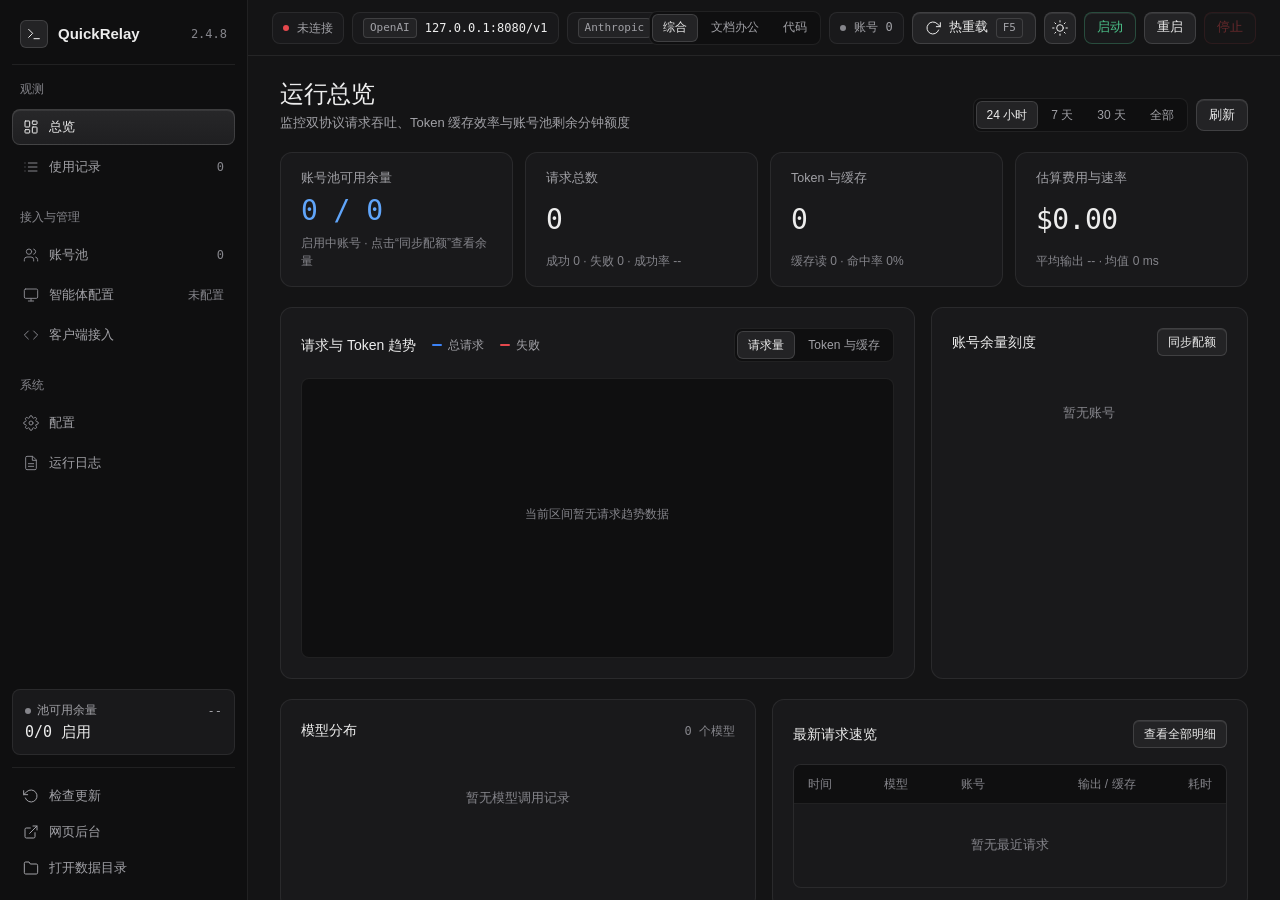
==== desktop/ui.html @ b61ce0cd "Release v2.4.8: Claude Code stability hardening, tool schema compaction, thinking pre-stream buffer " ====
<!DOCTYPE html>
<!-- QuickRelay Studio Console UI | Design crafted following unslop principles (by @heydamir, CC BY 4.0) -->
<html lang="zh-CN" data-theme="dark">
<head>
<meta charset="UTF-8" />
<meta name="viewport" content="width=device-width, initial-scale=1.0" />
<title>QuickRelay Studio</title>
<style>
  :root,
  [data-theme="dark"] {
    --bg-deep: #0f0f10;
    --bg-page: #141415;
    --bg-card: #19191b;
    --bg-raised: #232325;
    --bg-input: #141415;
    --bg-code: #0f0f10;
    --bg-active: linear-gradient(180deg, #272729 0%, #1f1f21 100%);
    --border-hair: rgba(237, 237, 237, 0.08);
    --border-strong: rgba(237, 237, 237, 0.14);
    --border-focus: rgba(59, 130, 246, 0.55);
    --inset-highlight: inset 0 1px 0 rgba(255, 255, 255, 0.08);
    --text-primary: #ededed;
    --text-secondary: #a1a1a6;
    --text-muted: #85858b;
    --accent: #3b82f6;
    --accent-ink: #60a5fa;
    --accent-soft: rgba(59, 130, 246, 0.12);
    --btn-pri-bg: #ededed;
    --btn-pri-fg: #0f0f10;
    --btn-pri-hover: #ffffff;
    --pos: #4cc38a;
    --pos-soft: rgba(76, 195, 138, 0.12);
    --warn: #e5a93c;
    --warn-soft: rgba(229, 169, 60, 0.12);
    --neg: #e5484d;
    --neg-soft: rgba(229, 72, 77, 0.12);
    --tok-in: #60a5fa;
    --tok-out: #a1a1a6;
    --tok-cache-r: #4cc38a;
    --tok-cache-w: #e5a93c;
    --shadow-sm: none;
    --shadow-float: 0 16px 40px rgba(0, 0, 0, 0.55);
    --chart-grid: rgba(237, 237, 237, 0.07);
    --chart-area: rgba(59, 130, 246, 0.14);
    --scroll-thumb: rgba(237, 237, 237, 0.16);
  }

  [data-theme="light"] {
    --bg-deep: #f4f4f5;
    --bg-page: #fafafa;
    --bg-card: #ffffff;
    --bg-raised: #f4f4f5;
    --bg-input: #ffffff;
    --bg-code: #141415;
    --bg-active: #ffffff;
    --border-hair: rgba(23, 23, 23, 0.08);
    --border-strong: rgba(23, 23, 23, 0.15);
    --border-focus: rgba(37, 99, 235, 0.5);
    --inset-highlight: 0 1px 2px rgba(0, 0, 0, 0.05);
    --text-primary: #171717;
    --text-secondary: #525252;
    --text-muted: #737373;
    --accent: #2563eb;
    --accent-ink: #1d4ed8;
    --accent-soft: rgba(37, 99, 235, 0.09);
    --btn-pri-bg: #171717;
    --btn-pri-fg: #ffffff;
    --btn-pri-hover: #262626;
    --pos: #16a34a;
    --pos-soft: rgba(22, 163, 74, 0.1);
    --warn: #d97706;
    --warn-soft: rgba(217, 119, 6, 0.1);
    --neg: #dc2626;
    --neg-soft: rgba(220, 38, 38, 0.1);
    --tok-in: #2563eb;
    --tok-out: #525252;
    --tok-cache-r: #16a34a;
    --tok-cache-w: #d97706;
    --shadow-sm: 0 1px 2px rgba(0, 0, 0, 0.04);
    --shadow-float: 0 8px 24px rgba(0, 0, 0, 0.1);
    --chart-grid: rgba(23, 23, 23, 0.07);
    --chart-area: rgba(37, 99, 235, 0.1);
    --scroll-thumb: rgba(23, 23, 23, 0.18);
  }

  :root {
    --font-sans: "Segoe UI Variable Text", "Segoe UI", "Microsoft YaHei UI", -apple-system, BlinkMacSystemFont, sans-serif;
    --font-mono: "Cascadia Code", "JetBrains Mono", Consolas, monospace;
    --ease: cubic-bezier(0.22, 1, 0.36, 1);
  }

  * { box-sizing: border-box; }
  html, body {
    margin: 0; padding: 0; height: 100%; width: 100%;
    background: var(--bg-page); color: var(--text-primary);
    font-family: var(--font-sans); font-size: 13px; line-height: 1.5; font-weight: 400;
    overflow: hidden; user-select: none; -webkit-font-smoothing: antialiased;
  }
  input, textarea, select, pre, code, .selectable { user-select: text; }

  ::-webkit-scrollbar { width: 6px; height: 6px; }
  ::-webkit-scrollbar-track { background: transparent; }
  ::-webkit-scrollbar-thumb { background: var(--scroll-thumb); border-radius: 3px; }
  ::-webkit-scrollbar-thumb:hover { background: var(--text-muted); }

  .mono { font-family: var(--font-mono); font-variant-numeric: tabular-nums; }
  .num { font-variant-numeric: tabular-nums; }

  .app-shell {
    display: flex; height: 100vh; width: 100vw; overflow: hidden;
    background: var(--bg-page);
  }

  /* ==================== 左侧边栏 (248px, 4px网格) ==================== */
  .sidebar {
    width: 248px; flex-shrink: 0;
    background: var(--bg-deep);
    border-right: 1px solid var(--border-hair);
    display: flex; flex-direction: column;
    padding: 16px 12px;
  }

  .brand {
    display: flex; align-items: center; gap: 10px;
    padding: 4px 8px 16px;
    border-bottom: 1px solid var(--border-hair);
  }
  .brand-mark {
    width: 28px; height: 28px; border-radius: 6px;
    background: var(--bg-raised); border: 1px solid var(--border-strong);
    color: var(--text-primary);
    display: flex; align-items: center; justify-content: center; flex-shrink: 0;
  }
  .brand-name {
    font-size: 15px; font-weight: 600; color: var(--text-primary); line-height: 1.2;
  }
  .brand-meta {
    font-size: 12px; color: var(--text-muted); font-family: var(--font-mono);
    margin-left: auto;
  }

  .nav-group { display: flex; flex-direction: column; gap: 4px; flex: 1; overflow-y: auto; padding-top: 8px; }
  .nav-section-label {
    font-size: 12px; font-weight: 500; color: var(--text-muted);
    padding: 20px 8px 8px; line-height: 16px;
  }
  .nav-section-label:first-child { padding-top: 8px; }

  .nav-item {
    display: flex; align-items: center; gap: 10px;
    height: 36px; padding: 0 10px; border-radius: 8px;
    border: 1px solid transparent; background: transparent;
    color: var(--text-secondary); cursor: pointer;
    font-size: 13px; font-weight: 500; text-align: left; width: 100%;
    transition: color 140ms var(--ease), background-color 140ms var(--ease), border-color 140ms var(--ease);
  }
  .nav-item:hover { color: var(--text-primary); background: var(--bg-raised); }
  .nav-item.active {
    background: var(--bg-active);
    border-color: var(--border-strong);
    box-shadow: var(--inset-highlight);
    color: var(--text-primary);
  }
  .nav-icon { width: 16px; height: 16px; flex-shrink: 0; color: var(--text-muted); }
  .nav-item.active .nav-icon { color: var(--text-primary); }
  .nav-badge {
    margin-left: auto; font-size: 12px; font-weight: 400; color: var(--text-muted);
    font-family: var(--font-mono); font-variant-numeric: tabular-nums;
  }
  .nav-item.active .nav-badge { color: var(--text-secondary); }

  .sidebar-quota-box {
    margin-top: 12px; padding: 12px; border-radius: 8px;
    background: var(--bg-card); border: 1px solid var(--border-hair);
    cursor: pointer; text-align: left; width: 100%;
    transition: border-color 140ms var(--ease), background-color 140ms var(--ease);
  }
  .sidebar-quota-box:hover { border-color: var(--border-strong); background: var(--bg-raised); }
  .sidebar-quota-row { display: flex; align-items: center; justify-content: space-between; gap: 8px; font-size: 12px; color: var(--text-secondary); }
  .sidebar-quota-val { font-size: 15px; font-weight: 500; color: var(--text-primary); font-family: var(--font-mono); font-variant-numeric: tabular-nums; margin-top: 4px; }

  .sidebar-footer {
    margin-top: 12px; padding-top: 12px; border-top: 1px solid var(--border-hair);
    display: flex; flex-direction: column; gap: 4px;
  }
  .side-link-btn {
    display: flex; align-items: center; gap: 10px;
    height: 32px; padding: 0 10px; border-radius: 8px;
    background: transparent; border: 1px solid transparent;
    color: var(--text-secondary); font-size: 12.5px; font-weight: 400; cursor: pointer;
    width: 100%; text-align: left;
    transition: color 140ms var(--ease), background-color 140ms var(--ease);
  }
  .side-link-btn:hover { color: var(--text-primary); background: var(--bg-raised); }

  /* ==================== 主工作区与顶栏 (56px) ==================== */
  .main-wrap { flex: 1; display: flex; flex-direction: column; min-width: 0; overflow: hidden; }

  .topbar {
    height: 56px; flex-shrink: 0;
    background: var(--bg-page);
    border-bottom: 1px solid var(--border-hair);
    padding: 0 24px;
    display: flex; align-items: center; justify-content: space-between; gap: 16px;
  }

  .status-cluster { display: flex; align-items: center; gap: 8px; min-width: 0; flex-wrap: nowrap; }
  .status-indicator {
    display: inline-flex; align-items: center; gap: 8px;
    height: 32px; padding: 0 10px; border-radius: 8px;
    border: 1px solid var(--border-hair); background: var(--bg-card);
    font-size: 12px; font-weight: 500; color: var(--text-secondary); white-space: nowrap;
  }
  .dot { width: 6px; height: 6px; border-radius: 50%; background: var(--text-muted); flex-shrink: 0; }
  .status-indicator.running .dot { background: var(--pos); }
  .status-indicator.running { color: var(--text-primary); }
  .status-indicator.starting .dot { background: var(--warn); }
  .status-indicator.stopped .dot { background: var(--neg); }

  .endpoint-chip {
    display: inline-flex; align-items: center; gap: 8px;
    height: 32px; padding: 0 10px; border-radius: 8px;
    background: var(--bg-card); border: 1px solid var(--border-hair);
    font-size: 12px; color: var(--text-secondary); cursor: pointer;
    max-width: 220px; white-space: nowrap;
    transition: border-color 140ms var(--ease), color 140ms var(--ease), background-color 140ms var(--ease);
  }
  .endpoint-chip:hover { border-color: var(--border-strong); color: var(--text-primary); background: var(--bg-raised); }
  .keycap {
    display: inline-flex; align-items: center; justify-content: center;
    padding: 1px 6px; border-radius: 4px;
    background: var(--bg-raised); border: 1px solid var(--border-strong);
    font-family: var(--font-mono); font-size: 11px; font-weight: 500; color: var(--text-secondary);
    line-height: 16px; white-space: nowrap;
  }
  .endpoint-chip .mono-url { font-family: var(--font-mono); overflow: hidden; text-overflow: ellipsis; color: var(--text-primary); }

  .top-quota-pill {
    display: inline-flex; align-items: center; gap: 8px;
    height: 32px; padding: 0 10px; border-radius: 8px;
    background: var(--bg-card); border: 1px solid var(--border-hair);
    color: var(--text-secondary); font-size: 12px; cursor: pointer; white-space: nowrap;
    transition: border-color 140ms var(--ease), background-color 140ms var(--ease), color 140ms var(--ease);
  }
  .top-quota-pill:hover { border-color: var(--border-strong); background: var(--bg-raised); color: var(--text-primary); }
  .top-quota-pill.ok .dot { background: var(--pos); }
  .top-quota-pill.warn .dot { background: var(--warn); }
  .top-quota-pill.low .dot { background: var(--neg); }

  .topbar-actions { display: flex; align-items: center; gap: 8px; flex-shrink: 0; }

  /* ==================== 按钮与分段切换 ==================== */
  .btn {
    display: inline-flex; align-items: center; justify-content: center; gap: 8px;
    height: 32px; padding: 0 12px; border-radius: 8px;
    border: 1px solid var(--border-strong); background: var(--bg-raised);
    box-shadow: var(--inset-highlight);
    color: var(--text-primary); font-size: 12.5px; font-weight: 500;
    cursor: pointer; white-space: nowrap; font-family: inherit;
    transition: background-color 140ms var(--ease), border-color 140ms var(--ease), opacity 140ms var(--ease), transform 120ms var(--ease);
  }
  .btn:hover:not(:disabled) { background: var(--bg-card); border-color: var(--border-strong); }
  .btn:active:not(:disabled) { transform: scale(0.98); }
  .btn:disabled { opacity: 0.4; cursor: not-allowed; }
  .btn-icon { width: 32px; padding: 0; }
  .btn-sm { height: 28px; padding: 0 10px; border-radius: 6px; font-size: 12px; }
  .btn-primary {
    background: var(--btn-pri-bg); border-color: transparent; color: var(--btn-pri-fg);
  }
  .btn-primary:hover:not(:disabled) { background: var(--btn-pri-hover); }
  .btn-accent {
    background: var(--accent); border-color: transparent; color: #ffffff;
  }
  .btn-accent:hover:not(:disabled) { opacity: 0.92; background: var(--accent); }
  .btn-danger { color: var(--neg); border-color: rgba(229, 72, 77, 0.28); background: var(--bg-card); }
  .btn-danger:hover:not(:disabled) { background: var(--neg-soft); border-color: rgba(229, 72, 77, 0.45); }
  .btn-ok { color: var(--pos); border-color: rgba(76, 195, 138, 0.3); background: var(--bg-card); }
  .btn-ok:hover:not(:disabled) { background: var(--pos-soft); }

  .seg-group {
    display: inline-flex; background: var(--bg-deep); border: 1px solid var(--border-hair);
    border-radius: 8px; padding: 2px; gap: 2px;
  }
  .seg-btn {
    height: 28px; padding: 0 10px; border-radius: 6px; border: 1px solid transparent;
    background: transparent; color: var(--text-secondary); font-size: 12px; font-weight: 500;
    cursor: pointer; font-family: inherit;
    transition: color 140ms var(--ease), background-color 140ms var(--ease), border-color 140ms var(--ease);
  }
  .seg-btn:hover { color: var(--text-primary); }
  .seg-btn.active {
    background: var(--bg-raised); border-color: var(--border-strong); color: var(--text-primary);
  }

  /* ==================== 主内容容器 (max-width 1440px, 24px/32px) ==================== */
  .content-scroll {
    flex: 1; overflow-y: auto; padding: 24px 32px 32px;
  }
  .content-inner {
    max-width: 1440px; margin: 0 auto; display: flex; flex-direction: column; gap: 20px;
  }
  .tab-panel { display: none; flex-direction: column; gap: 20px; animation: panelIn 200ms var(--ease); }
  .tab-panel.active { display: flex; }
  @keyframes panelIn { from { opacity: 0; transform: translateY(6px); } to { opacity: 1; transform: none; } }

  .page-head {
    display: flex; align-items: flex-end; justify-content: space-between; flex-wrap: wrap; gap: 16px;
  }
  .page-title { font-size: 24px; font-weight: 500; color: var(--text-primary); margin: 0; line-height: 1.2; letter-spacing: -0.015em; }
  .page-sub { font-size: 13px; color: var(--text-secondary); margin: 4px 0 0; }
  .head-actions { display: flex; align-items: center; gap: 8px; flex-wrap: wrap; }

  .card {
    background: var(--bg-card); border: 1px solid var(--border-hair);
    border-radius: 12px; padding: 20px; box-shadow: var(--shadow-sm);
  }
  .card-head {
    display: flex; align-items: center; justify-content: space-between; gap: 12px;
    margin-bottom: 16px;
  }
  .card-title { font-size: 14px; font-weight: 500; color: var(--text-primary); margin: 0; }
  .card-meta { font-size: 12px; color: var(--text-muted); font-family: var(--font-mono); }

  /* ==================== 4 等高纯数字 KPI 行 ==================== */
  .stat-grid {
    display: grid; grid-template-columns: repeat(4, minmax(0, 1fr)); gap: 12px;
  }
  @media (max-width: 1024px) { .stat-grid { grid-template-columns: repeat(2, minmax(0, 1fr)); } }
  .stat-card {
    background: var(--bg-card); border: 1px solid var(--border-hair);
    border-radius: 12px; padding: 16px 20px; box-shadow: var(--shadow-sm);
    display: flex; flex-direction: column; justify-content: space-between; gap: 8px; min-height: 108px;
  }
  .stat-label { font-size: 12.5px; color: var(--text-secondary); font-weight: 400; }
  .stat-figure {
    font-size: 28px; font-weight: 500; line-height: 1.08; color: var(--text-primary);
    font-family: var(--font-mono); font-variant-numeric: tabular-nums; letter-spacing: -0.02em;
  }
  .stat-figure.accent { color: var(--accent-ink); }
  .stat-sub { font-size: 12px; color: var(--text-muted); font-variant-numeric: tabular-nums; }

  /* ==================== 非对称栅格与图表 (Moment 1 & 2) ==================== */
  .dash-split { display: grid; grid-template-columns: minmax(0, 2fr) minmax(300px, 1fr); gap: 16px; }
  @media (max-width: 1080px) { .dash-split { grid-template-columns: 1fr; } }
  .two-col { display: grid; grid-template-columns: repeat(2, minmax(0, 1fr)); gap: 16px; }
  @media (max-width: 980px) { .two-col { grid-template-columns: 1fr; } }

  .chart-wrap {
    position: relative; width: 100%; height: 280px;
    background: var(--bg-deep); border: 1px solid var(--border-hair);
    border-radius: 8px; padding: 12px 16px;
  }
  .chart-svg { width: 100%; height: 100%; overflow: visible; display: block; }
  .chart-legend { display: flex; align-items: center; gap: 16px; font-size: 12px; color: var(--text-secondary); }
  .legend-item { display: inline-flex; align-items: center; gap: 6px; }
  .legend-swatch { width: 10px; height: 2px; border-radius: 1px; }

  .chart-tooltip {
    position: fixed; pointer-events: none; z-index: 999; display: none;
    background: var(--bg-card); border: 1px solid var(--border-strong);
    border-radius: 8px; padding: 10px 12px; min-width: 200px;
    font-size: 12px; color: var(--text-primary); box-shadow: var(--shadow-float);
    line-height: 1.65;
  }

  /* ==================== 配额刻度仪 ==================== */
  .quota-meter-list { display: flex; flex-direction: column; gap: 12px; }
  .quota-meter-row { display: flex; flex-direction: column; gap: 6px; }
  .quota-meter-meta { display: flex; align-items: center; justify-content: space-between; gap: 8px; font-size: 12px; }
  .quota-meter-name { color: var(--text-primary); overflow: hidden; text-overflow: ellipsis; white-space: nowrap; }
  .quota-meter-num { font-family: var(--font-mono); font-variant-numeric: tabular-nums; color: var(--text-secondary); white-space: nowrap; }

  .track { height: 6px; border-radius: 3px; background: var(--bg-deep); border: 1px solid var(--border-hair); overflow: hidden; }
  .track-sm { height: 4px; border-radius: 2px; }
  .fill-pos { height: 100%; border-radius: inherit; background: var(--pos); transition: transform 250ms var(--ease); }
  .fill-warn { height: 100%; border-radius: inherit; background: var(--warn); transition: transform 250ms var(--ease); }
  .fill-neg { height: 100%; border-radius: inherit; background: var(--neg); transition: transform 250ms var(--ease); }
  .fill-accent { height: 100%; border-radius: inherit; background: var(--accent); transition: transform 250ms var(--ease); }

  /* ==================== Token 堆叠构成条 (ECPA Breakdown) ==================== */
  .stacked-bar {
    height: 10px; border-radius: 4px; overflow: hidden; display: flex;
    background: var(--bg-deep); border: 1px solid var(--border-hair);
  }
  .stacked-seg { height: 100%; }
  .breakdown-grid {
    display: grid; grid-template-columns: repeat(4, minmax(0, 1fr)); gap: 12px; margin-top: 16px;
  }
  @media (max-width: 780px) { .breakdown-grid { grid-template-columns: repeat(2, minmax(0, 1fr)); } }
  .breakdown-cell {
    background: var(--bg-deep); border: 1px solid var(--border-hair); border-radius: 8px; padding: 12px;
  }

  /* ==================== 筛选与表单控件 ==================== */
  .filter-bar {
    display: flex; flex-wrap: wrap; align-items: center; gap: 8px;
    background: var(--bg-card); border: 1px solid var(--border-hair);
    border-radius: 10px; padding: 10px 12px;
  }
  .input, .select, .textarea {
    height: 32px; background: var(--bg-input); border: 1px solid var(--border-hair);
    border-radius: 8px; color: var(--text-primary);
    padding: 0 10px; font-size: 12.5px; font-family: inherit; outline: none;
    transition: border-color 140ms var(--ease), box-shadow 140ms var(--ease);
  }
  .input:focus, .select:focus, .textarea:focus {
    border-color: var(--border-focus); box-shadow: 0 0 0 2px var(--accent-soft);
  }
  .textarea { height: auto; padding: 10px; font-family: var(--font-mono); resize: vertical; line-height: 1.55; }

  .toggle { position: relative; display: inline-flex; align-items: center; cursor: pointer; flex-shrink: 0; }
  .toggle input { position: absolute; opacity: 0; width: 0; height: 0; }
  .toggle-track {
    width: 36px; height: 20px; border-radius: 10px;
    background: var(--bg-deep); border: 1px solid var(--border-strong);
    position: relative; transition: background-color 150ms var(--ease), border-color 150ms var(--ease);
  }
  .toggle-track::after {
    content: ""; position: absolute; top: 2px; left: 2px;
    width: 14px; height: 14px; border-radius: 7px;
    background: var(--text-secondary);
    transition: transform 150ms var(--ease), background-color 150ms var(--ease);
  }
  .toggle input:checked + .toggle-track { background: var(--accent); border-color: var(--accent); }
  .toggle input:checked + .toggle-track::after { transform: translateX(16px); background: #ffffff; }

  /* ==================== 精密对齐表格 (ECPA Events Style) ==================== */
  .table-wrap {
    overflow-x: auto; border: 1px solid var(--border-hair);
    border-radius: 12px; background: var(--bg-card); box-shadow: var(--shadow-sm);
  }
  table { width: 100%; border-collapse: collapse; font-size: 12.5px; }
  th {
    text-align: left; padding: 10px 14px; font-weight: 500; font-size: 12px; color: var(--text-muted);
    background: var(--bg-deep); border-bottom: 1px solid var(--border-hair); white-space: nowrap;
  }
  th.r, td.r { text-align: right; }
  td {
    padding: 10px 14px; border-bottom: 1px solid var(--border-hair);
    color: var(--text-primary); vertical-align: middle; white-space: nowrap;
  }
  tr:last-child td { border-bottom: none; }
  tr.clickable { transition: background-color 120ms var(--ease); }
  tr.clickable:hover td { background: var(--bg-raised); cursor: pointer; }
  .cell-main { font-size: 12.5px; color: var(--text-primary); line-height: 1.35; }
  .cell-sub { font-size: 11.5px; color: var(--text-muted); line-height: 1.35; margin-top: 2px; }

  .state-label { display: inline-flex; align-items: center; gap: 6px; font-size: 12px; font-weight: 500; }
  .state-ok { color: var(--pos); }
  .state-err { color: var(--neg); }
  .state-warn { color: var(--warn); }
  .state-muted { color: var(--text-muted); }

  /* ==================== 账号管理视图 ==================== */
  .pool-summary-bar {
    display: grid; grid-template-columns: minmax(260px, 1.4fr) repeat(3, minmax(120px, 0.8fr));
    gap: 16px; align-items: center;
  }
  @media (max-width: 960px) { .pool-summary-bar { grid-template-columns: 1fr 1fr; } }
  .account-grid {
    display: grid; grid-template-columns: repeat(auto-fill, minmax(340px, 1fr)); gap: 12px;
  }
  .account-card {
    background: var(--bg-card); border: 1px solid var(--border-hair);
    border-radius: 12px; padding: 16px;
    display: flex; flex-direction: column; gap: 12px; box-shadow: var(--shadow-sm);
    transition: border-color 140ms var(--ease);
  }
  .account-card:hover { border-color: var(--border-strong); }
  .account-card.disabled { opacity: 0.6; }
  .account-head { display: flex; justify-content: space-between; align-items: flex-start; gap: 12px; }
  .account-avatar {
    width: 32px; height: 32px; border-radius: 8px; flex-shrink: 0;
    background: var(--bg-raised); border: 1px solid var(--border-strong);
    color: var(--text-primary); font-weight: 500; font-size: 12px;
    display: flex; align-items: center; justify-content: center; font-family: var(--font-mono);
  }
  .quota-panel {
    background: var(--bg-deep); border: 1px solid var(--border-hair);
    border-radius: 8px; padding: 12px; display: flex; flex-direction: column; gap: 8px;
  }
  .quota-panel-top { display: flex; align-items: baseline; justify-content: space-between; gap: 8px; }
  .quota-rem-big {
    font-size: 20px; font-weight: 500; font-family: var(--font-mono); font-variant-numeric: tabular-nums;
    color: var(--text-primary);
  }
  .quota-rem-big.warn { color: var(--warn); }
  .quota-rem-big.low { color: var(--neg); }
  .account-metrics {
    display: grid; grid-template-columns: repeat(4, 1fr); gap: 8px;
    border-top: 1px solid var(--border-hair); padding-top: 10px;
  }
  .account-metric-v { font-family: var(--font-mono); font-size: 13px; font-weight: 500; color: var(--text-primary); }
  .account-metric-k { font-size: 11px; color: var(--text-muted); }
  .account-actions { display: flex; flex-wrap: wrap; gap: 6px; }

  /* ==================== 代码、表单、日志与弹窗 ==================== */
  .code-box {
    background: var(--bg-code); border: 1px solid var(--border-hair);
    border-radius: 8px; padding: 12px 16px;
    font-family: var(--font-mono); font-size: 12px; color: #ededed;
    overflow-x: auto; white-space: pre; line-height: 1.6; margin: 0;
  }
  .form-grid { display: grid; grid-template-columns: repeat(auto-fit, minmax(240px, 1fr)); gap: 16px; }
  .field { display: flex; flex-direction: column; gap: 6px; }
  .field-label { font-size: 12.5px; font-weight: 500; color: var(--text-secondary); }
  .field-hint { font-size: 11.5px; color: var(--text-muted); }
  .switch-row {
    display: flex; align-items: center; justify-content: space-between; gap: 12px;
    padding: 12px; background: var(--bg-deep); border: 1px solid var(--border-hair); border-radius: 8px;
  }

  .log-console {
    flex: 1; min-height: 360px; max-height: calc(100vh - 220px);
    background: var(--bg-code); border: 1px solid var(--border-hair); border-radius: 10px;
    padding: 12px 16px; overflow-y: auto; font-family: var(--font-mono); font-size: 12px;
    line-height: 1.6; color: #a1a1a6; user-select: text;
  }
  .log-line { padding: 1px 0; white-space: pre-wrap; word-break: break-all; }
  .log-line.err { color: #f87171; }
  .log-line.warn { color: #e5a93c; }
  .log-line.info { color: #ededed; }

  .modal-backdrop {
    position: fixed; inset: 0; background: rgba(0, 0, 0, 0.56);
    display: none; align-items: center; justify-content: center; z-index: 1000; padding: 24px;
  }
  .modal-backdrop.open { display: flex; }
  .modal-box {
    width: 100%; max-width: 720px; max-height: 86vh;
    background: var(--bg-card); border: 1px solid var(--border-strong);
    border-radius: 14px; box-shadow: var(--shadow-float);
    display: flex; flex-direction: column; overflow: hidden;
    animation: panelIn 160ms var(--ease);
  }
  .modal-head {
    padding: 16px 20px; border-bottom: 1px solid var(--border-hair);
    display: flex; align-items: center; justify-content: space-between;
    font-weight: 500; font-size: 14px; color: var(--text-primary);
  }
  .modal-body { padding: 20px; overflow-y: auto; display: flex; flex-direction: column; gap: 16px; }
  .kv-grid { display: grid; grid-template-columns: 140px 1fr; gap: 8px 16px; font-size: 12.5px; }
  .kv-k { color: var(--text-muted); }
  .kv-v { color: var(--text-primary); word-break: break-all; }

  .toast-stack {
    position: fixed; right: 20px; bottom: 20px; z-index: 1200;
    display: flex; flex-direction: column; gap: 8px; pointer-events: none;
  }
  .toast-item {
    background: var(--bg-card); border: 1px solid var(--border-strong);
    border-left: 3px solid var(--accent); border-radius: 8px;
    padding: 10px 14px; font-size: 12.5px; color: var(--text-primary);
    box-shadow: var(--shadow-float); max-width: 380px; pointer-events: auto;
    animation: panelIn 180ms var(--ease);
  }
  .toast-item.success { border-left-color: var(--pos); }
  .toast-item.error { border-left-color: var(--neg); }

  .empty-state { text-align: center; padding: 32px 16px; color: var(--text-muted); font-size: 12.5px; }
  .backup-row {
    display: flex; align-items: center; justify-content: space-between; gap: 8px;
    padding: 8px 12px; background: var(--bg-deep); border: 1px solid var(--border-hair); border-radius: 8px;
  }
  .agent-subtab { display: none; flex-direction: column; gap: 16px; }
  .agent-subtab.active { display: flex; }
</style>
</head>
<body>
<div class="app-shell">
  <!-- 左侧边栏 -->
  <aside class="sidebar">
    <div class="brand">
      <div class="brand-mark">
        <svg width="16" height="16" viewBox="0 0 24 24" fill="none" stroke="currentColor" stroke-width="1.5" stroke-linecap="round" stroke-linejoin="round"><polyline points="4 17 10 11 4 5"/><line x1="12" y1="19" x2="20" y2="19"/></svg>
      </div>
      <span class="brand-name">QuickRelay</span>
      <span class="brand-meta" id="brandVersion">2.4.8</span>
    </div>

    <nav class="nav-group" id="navMenu">
      <div class="nav-section-label">观测</div>
      <button class="nav-item active" data-tab="dashboard">
        <svg class="nav-icon" viewBox="0 0 24 24" fill="none" stroke="currentColor" stroke-width="1.5" stroke-linecap="round" stroke-linejoin="round"><rect x="3" y="3" width="7" height="9" rx="1"/><rect x="14" y="3" width="7" height="5" rx="1"/><rect x="14" y="12" width="7" height="9" rx="1"/><rect x="3" y="16" width="7" height="5" rx="1"/></svg>
        <span>总览</span>
      </button>
      <button class="nav-item" data-tab="usage">
        <svg class="nav-icon" viewBox="0 0 24 24" fill="none" stroke="currentColor" stroke-width="1.5" stroke-linecap="round" stroke-linejoin="round"><line x1="8" y1="6" x2="21" y2="6"/><line x1="8" y1="12" x2="21" y2="12"/><line x1="8" y1="18" x2="21" y2="18"/><line x1="3" y1="6" x2="3.01" y2="6"/><line x1="3" y1="12" x2="3.01" y2="12"/><line x1="3" y1="18" x2="3.01" y2="18"/></svg>
        <span>使用记录</span>
        <span class="nav-badge" id="badgeReqCount">0</span>
      </button>

      <div class="nav-section-label">接入与管理</div>
      <button class="nav-item" data-tab="accounts">
        <svg class="nav-icon" viewBox="0 0 24 24" fill="none" stroke="currentColor" stroke-width="1.5" stroke-linecap="round" stroke-linejoin="round"><path d="M16 21v-2a4 4 0 0 0-4-4H6a4 4 0 0 0-4 4v2"/><circle cx="9" cy="7" r="4"/><path d="M22 21v-2a4 4 0 0 0-3-3.87"/><path d="M16 3.13a4 4 0 0 1 0 7.75"/></svg>
        <span>账号池</span>
        <span class="nav-badge" id="badgeAccCount">0</span>
      </button>
      <button class="nav-item" data-tab="agents">
        <svg class="nav-icon" viewBox="0 0 24 24" fill="none" stroke="currentColor" stroke-width="1.5" stroke-linecap="round" stroke-linejoin="round"><rect x="2" y="3" width="20" height="14" rx="2"/><line x1="8" y1="21" x2="16" y2="21"/><line x1="12" y1="17" x2="12" y2="21"/></svg>
        <span>智能体配置</span>
        <span class="nav-badge" id="badgeAgentStatus">未配置</span>
      </button>
      <button class="nav-item" data-tab="clients">
        <svg class="nav-icon" viewBox="0 0 24 24" fill="none" stroke="currentColor" stroke-width="1.5" stroke-linecap="round" stroke-linejoin="round"><polyline points="16 18 22 12 16 6"/><polyline points="8 6 2 12 8 18"/></svg>
        <span>客户端接入</span>
      </button>

      <div class="nav-section-label">系统</div>
      <button class="nav-item" data-tab="settings">
        <svg class="nav-icon" viewBox="0 0 24 24" fill="none" stroke="currentColor" stroke-width="1.5" stroke-linecap="round" stroke-linejoin="round"><circle cx="12" cy="12" r="3"/><path d="M19.4 15a1.65 1.65 0 0 0 .33 1.82l.06.06a2 2 0 0 1-2.83 2.83l-.06-.06a1.65 1.65 0 0 0-1.82-.33 1.65 1.65 0 0 0-1 1.51V21a2 2 0 0 1-4 0v-.09A1.65 1.65 0 0 0 9 19.4a1.65 1.65 0 0 0-1.82.33l-.06.06a2 2 0 0 1-2.83-2.83l.06-.06a1.65 1.65 0 0 0 .33-1.82 1.65 1.65 0 0 0-1.51-1H3a2 2 0 0 1 0-4h.09A1.65 1.65 0 0 0 4.6 9a1.65 1.65 0 0 0-.33-1.82l-.06-.06a2 2 0 0 1 2.83-2.83l.06.06a1.65 1.65 0 0 0 1.82.33H9a1.65 1.65 0 0 0 1-1.51V3a2 2 0 0 1 4 0v.09a1.65 1.65 0 0 0 1 1.51 1.65 1.65 0 0 0 1.82-.33l.06-.06a2 2 0 0 1 2.83 2.83l-.06.06a1.65 1.65 0 0 0-.33 1.82V9a1.65 1.65 0 0 0 1.51 1H21a2 2 0 0 1 0 4h-.09a1.65 1.65 0 0 0-1.51 1Z"/></svg>
        <span>配置</span>
      </button>
      <button class="nav-item" data-tab="logs">
        <svg class="nav-icon" viewBox="0 0 24 24" fill="none" stroke="currentColor" stroke-width="1.5" stroke-linecap="round" stroke-linejoin="round"><path d="M14 2H6a2 2 0 0 0-2 2v16a2 2 0 0 0 2 2h12a2 2 0 0 0 2-2V8z"/><polyline points="14 2 14 8 20 8"/><line x1="16" y1="13" x2="8" y2="13"/><line x1="16" y1="17" x2="8" y2="17"/></svg>
        <span>运行日志</span>
      </button>
    </nav>

    <button class="sidebar-quota-box" id="sideQuotaBtn" title="前往账号池管理">
      <div class="sidebar-quota-row">
        <span style="display:inline-flex;align-items:center;gap:6px;"><span class="dot" id="sideQuotaDot"></span><span>池可用余量</span></span>
        <span class="mono" id="sideQuotaPct">--</span>
      </div>
      <div class="sidebar-quota-val" id="sideQuotaText">--</div>
    </button>

    <div class="sidebar-footer">
      <button class="side-link-btn" id="btnOpenUpdateModal">
        <svg width="16" height="16" viewBox="0 0 24 24" fill="none" stroke="currentColor" stroke-width="1.5" stroke-linecap="round" stroke-linejoin="round"><polyline points="1 4 1 10 7 10"/><path d="M3.51 15a9 9 0 1 0 2.13-9.36L1 10"/></svg>
        <span>检查更新</span>
        <span class="nav-badge" id="updateBadge" style="display:none;background:var(--accent-soft);color:var(--accent-ink);">新版</span>
      </button>
      <button class="side-link-btn" id="btnOpenWebUI">
        <svg width="16" height="16" viewBox="0 0 24 24" fill="none" stroke="currentColor" stroke-width="1.5" stroke-linecap="round" stroke-linejoin="round"><path d="M18 13v6a2 2 0 0 1-2 2H5a2 2 0 0 1-2-2V8a2 2 0 0 1 2-2h6"/><polyline points="15 3 21 3 21 9"/><line x1="10" y1="14" x2="21" y2="3"/></svg>
        <span>网页后台</span>
      </button>
      <button class="side-link-btn" id="btnOpenDir">
        <svg width="16" height="16" viewBox="0 0 24 24" fill="none" stroke="currentColor" stroke-width="1.5" stroke-linecap="round" stroke-linejoin="round"><path d="M22 19a2 2 0 0 1-2 2H4a2 2 0 0 1-2-2V5a2 2 0 0 1 2-2h5l2 3h9a2 2 0 0 1 2 2z"/></svg>
        <span>打开数据目录</span>
      </button>
    </div>
  </aside>

  <!-- 右侧主体区 -->
  <div class="main-wrap">
    <header class="topbar">
      <div class="status-cluster">
        <div class="status-indicator stopped" id="topServicePill">
          <span class="dot"></span>
          <span id="topStatusText">初始化</span>
        </div>
        <button class="endpoint-chip" id="chipOpenAI" title="复制 OpenAI Base URL">
          <span class="keycap">OpenAI</span>
          <span class="mono-url" id="topOpenAIUrl">127.0.0.1:8080/v1</span>
        </button>
        <button class="endpoint-chip" id="chipAnthropic" title="复制 Anthropic Base URL">
          <span class="keycap">Anthropic</span>
          <span class="mono-url" id="topAnthropicUrl">127.0.0.1:8080</span>
        </button>
      </div>

      <div class="topbar-actions">
        <div class="seg-group" id="topWorkModeSeg" title="切换工作场景模式（免重启热生效）">
          <button class="seg-btn active" data-mode="general" title="综合协作：代码与通用文档兼顾">综合</button>
          <button class="seg-btn" data-mode="document" title="文档办公：专为论文审稿与 Word/PDF 办公防拒答优化">文档办公</button>
          <button class="seg-btn" data-mode="coding" title="代码工程：完整保留编程脚手架协作指导">代码</button>
        </div>
        <button class="top-quota-pill" id="topQuotaPill" title="查看账号池配额明细">
          <span class="dot"></span>
          <span class="mono">余量 --</span>
        </button>
        <button class="btn" id="btnReloadUi" title="热重载前端页面 (F5)">
          <svg width="16" height="16" viewBox="0 0 24 24" fill="none" stroke="currentColor" stroke-width="1.5" stroke-linecap="round" stroke-linejoin="round"><polyline points="23 4 23 10 17 10"/><path d="M20.49 15a9 9 0 1 1-2.12-9.36L23 10"/></svg>
          <span>热重载</span>
          <span class="keycap">F5</span>
        </button>
        <button class="btn btn-icon" id="btnThemeToggle" title="切换深色 / 浅色外观">
          <svg id="iconSun" width="16" height="16" viewBox="0 0 24 24" fill="none" stroke="currentColor" stroke-width="1.5" stroke-linecap="round" stroke-linejoin="round" style="display:none;"><circle cx="12" cy="12" r="5"/><line x1="12" y1="1" x2="12" y2="3"/><line x1="12" y1="21" x2="12" y2="23"/><line x1="4.22" y1="4.22" x2="5.64" y2="5.64"/><line x1="18.36" y1="18.36" x2="19.78" y2="19.78"/><line x1="1" y1="12" x2="3" y2="12"/><line x1="21" y1="12" x2="23" y2="12"/><line x1="4.22" y1="19.78" x2="5.64" y2="18.36"/><line x1="18.36" y1="5.64" x2="19.78" y2="4.22"/></svg>
          <svg id="iconMoon" width="16" height="16" viewBox="0 0 24 24" fill="none" stroke="currentColor" stroke-width="1.5" stroke-linecap="round" stroke-linejoin="round"><path d="M21 12.79A9 9 0 1 1 11.21 3 7 7 0 0 0 21 12.79z"/></svg>
        </button>
        <button class="btn btn-ok" id="btnStartSvc">启动</button>
        <button class="btn" id="btnRestartSvc">重启</button>
        <button class="btn btn-danger" id="btnStopSvc">停止</button>
      </div>
    </header>

    <main class="content-scroll">
      <div class="content-inner">
        <!-- ==================== 1. 总览 ==================== -->
        <section class="tab-panel active" id="tab-dashboard">
          <div class="page-head">
            <div>
              <h1 class="page-title">运行总览</h1>
              <p class="page-sub">监控双协议请求吞吐、Token 缓存效率与账号池剩余分钟额度</p>
            </div>
            <div class="head-actions">
              <div class="seg-group range-selector" id="rangeSelector">
                <button class="seg-btn active" data-range="24h">24 小时</button>
                <button class="seg-btn" data-range="7d">7 天</button>
                <button class="seg-btn" data-range="30d">30 天</button>
                <button class="seg-btn" data-range="all">全部</button>
              </div>
              <button class="btn" id="btnRefreshAnalytics">刷新</button>
            </div>
          </div>

          <div class="stat-grid">
            <div class="stat-card">
              <div class="stat-label">账号池可用余量</div>
              <div class="stat-figure accent" id="kpiPoolQuota">--</div>
              <div class="stat-sub" id="kpiPoolQuotaSub">同步账号池获取实时配额</div>
            </div>
            <div class="stat-card">
              <div class="stat-label">请求总数</div>
              <div class="stat-figure" id="kpiTotalReq">0</div>
              <div class="stat-sub" id="kpiSuccessSub">成功 0 · 失败 0 · 成功率 --</div>
            </div>
            <div class="stat-card">
              <div class="stat-label">Token 与缓存</div>
              <div class="stat-figure" id="kpiTotalTokens">0</div>
              <div class="stat-sub" id="kpiCacheSub">缓存读 0 · 命中率 0%</div>
            </div>
            <div class="stat-card">
              <div class="stat-label">估算费用与速率</div>
              <div class="stat-figure" id="kpiCost">$0.00</div>
              <div class="stat-sub" id="kpiSpeedSub">平均输出 -- · 均值 0 ms</div>
            </div>
          </div>

          <div class="dash-split">
            <div class="card">
              <div class="card-head">
                <div style="display:flex;align-items:center;gap:16px;flex-wrap:wrap;">
                  <h2 class="card-title">请求与 Token 趋势</h2>
                  <div class="chart-legend" id="dashChartLegend">
                    <span class="legend-item"><span class="legend-swatch" style="background:var(--accent)"></span><span>总请求</span></span>
                    <span class="legend-item"><span class="legend-swatch" style="background:var(--neg)"></span><span>失败</span></span>
                  </div>
                </div>
                <div class="seg-group" id="chartModeSelector">
                  <button class="seg-btn active" data-mode="requests">请求量</button>
                  <button class="seg-btn" data-mode="tokens">Token 与缓存</button>
                </div>
              </div>
              <div class="chart-wrap">
                <svg class="chart-svg" id="trendSvg"></svg>
              </div>
            </div>

            <div class="card" style="display:flex;flex-direction:column;">
              <div class="card-head">
                <h2 class="card-title">账号余量刻度</h2>
                <button class="btn btn-sm" id="btnDashSyncUsage">同步配额</button>
              </div>
              <div class="quota-meter-list" id="dashQuotaList" style="flex:1;">
                <div class="empty-state">正在读取账号配额</div>
              </div>
            </div>
          </div>

          <div class="two-col">
            <div class="card">
              <div class="card-head">
                <h2 class="card-title">模型分布</h2>
                <span class="card-meta" id="modelDistCount">0 个模型</span>
              </div>
              <div class="quota-meter-list" id="modelDistList">
                <div class="empty-state">暂无模型调用记录</div>
              </div>
            </div>

            <div class="card">
              <div class="card-head">
                <h2 class="card-title">最新请求速览</h2>
                <button class="btn btn-sm" id="btnJumpToUsage">查看全部明细</button>
              </div>
              <div class="table-wrap" style="border-radius:8px;">
                <table>
                  <thead>
                    <tr>
                      <th>时间</th>
                      <th>模型</th>
                      <th>账号</th>
                      <th class="r">输出 / 缓存</th>
                      <th class="r">耗时</th>
                    </tr>
                  </thead>
                  <tbody id="dashRecentTbody">
                    <tr><td colspan="5" class="empty-state">暂无最近请求</td></tr>
                  </tbody>
                </table>
              </div>
            </div>
          </div>
        </section>

        <!-- ==================== 2. 使用记录与统计 (ECPA 记录架构) ==================== -->
        <section class="tab-panel" id="tab-usage">
          <div class="page-head">
            <div>
              <h1 class="page-title">使用记录与统计</h1>
              <p class="page-sub">全量审计调用流水、Token 构成、输出速度 TPS、模型/账号分布及 1M 上下文会话</p>
            </div>
            <div class="head-actions">
              <div class="seg-group range-selector" id="usageRangeSelector">
                <button class="seg-btn active" data-range="24h">24 小时</button>
                <button class="seg-btn" data-range="7d">7 天</button>
                <button class="seg-btn" data-range="30d">30 天</button>
                <button class="seg-btn" data-range="all">全部</button>
              </div>
              <div class="seg-group" id="usageSubTabs">
                <button class="seg-btn active" data-subtab="events">请求明细</button>
                <button class="seg-btn" data-subtab="overview">趋势与构成</button>
                <button class="seg-btn" data-subtab="models">模型与账号</button>
                <button class="seg-btn" data-subtab="sessions">1M 会话</button>
              </div>
              <button class="btn" id="btnExportCsv">导出 CSV</button>
              <button class="btn btn-danger" id="btnClearReqLogs">清空记录</button>
            </div>
          </div>

          <div class="stat-grid">
            <div class="stat-card">
              <div class="stat-label">统计区间请求</div>
              <div class="stat-figure" id="usgStatReq">0</div>
              <div class="stat-sub" id="usgStatReqSub">成功 0 · 失败 0 · 成功率 --</div>
            </div>
            <div class="stat-card">
              <div class="stat-label">Token 与缓存构成</div>
              <div class="stat-figure" id="usgStatTokens">0</div>
              <div class="stat-sub" id="usgStatTokensSub">入 0 · 出 0 · 命中率 0%</div>
            </div>
            <div class="stat-card">
              <div class="stat-label">平均输出速度 TPS</div>
              <div class="stat-figure accent" id="usgStatSpeed">--</div>
              <div class="stat-sub" id="usgStatSpeedSub">端到端均值 0 ms</div>
            </div>
            <div class="stat-card">
              <div class="stat-label">累计估算成本</div>
              <div class="stat-figure" id="usgStatCost">$0.00</div>
              <div class="stat-sub" id="usgStatCostSub">工具 0 次 · 1M 复用 0 次</div>
            </div>
          </div>

          <!-- 子页 A：请求明细 (Events) -->
          <div class="agent-subtab active" id="usageSub-events">
            <div class="filter-bar">
              <select class="select" id="fltStatus">
                <option value="">全部状态</option>
                <option value="ok">成功</option>
                <option value="failed">失败</option>
              </select>
              <select class="select" id="fltProtocol">
                <option value="">全部协议</option>
                <option value="anthropic">Anthropic</option>
                <option value="openai">OpenAI</option>
              </select>
              <select class="select" id="fltAccount">
                <option value="">全部账号</option>
              </select>
              <select class="select" id="fltCallMode">
                <option value="">全部调用类型</option>
                <option value="stream">仅流式主对话</option>
                <option value="silent">仅后台静默调用</option>
                <option value="tools">仅含工具调用</option>
              </select>
              <input class="input" id="fltModel" placeholder="模型名称" style="width:140px;" />
              <input class="input" id="fltQuery" placeholder="搜索 ID、会话或提示词摘要" style="flex:1;min-width:180px;" />
              <select class="select" id="logsLimitSelect">
                <option value="50">50 条/页</option>
                <option value="100">100 条/页</option>
                <option value="200">200 条/页</option>
              </select>
              <button class="btn btn-primary" id="btnSearchLogs">查询</button>
            </div>

            <div class="table-wrap">
              <table>
                <thead>
                  <tr>
                    <th>时间</th>
                    <th>状态 / 类型</th>
                    <th>模型与思考</th>
                    <th>调度账号</th>
                    <th class="r">Token 明细 (入 / 出 / 缓存)</th>
                    <th class="r">耗时 / TPS</th>
                    <th class="r">工具 / 费用</th>
                  </tr>
                </thead>
                <tbody id="reqLogsTbody">
                  <tr><td colspan="7" class="empty-state">正在加载记录</td></tr>
                </tbody>
              </table>
            </div>

            <div style="display:flex;justify-content:space-between;align-items:center;">
              <span class="card-meta" id="logsPageInfo">共 0 条记录</span>
              <div style="display:flex;gap:8px;">
                <button class="btn btn-sm" id="btnLogsPrev">上一页</button>
                <button class="btn btn-sm" id="btnLogsNext">下一页</button>
              </div>
            </div>
          </div>

          <!-- 子页 B：趋势与构成 (Overview) -->
          <div class="agent-subtab" id="usageSub-overview">
            <div class="card">
              <div class="card-head">
                <h2 class="card-title">区间时序趋势</h2>
                <div class="seg-group" id="usageChartModeSelector">
                  <button class="seg-btn active" data-mode="requests">请求量</button>
                  <button class="seg-btn" data-mode="tokens">Token 与缓存</button>
                </div>
              </div>
              <div class="chart-wrap">
                <svg class="chart-svg" id="usageTrendSvg"></svg>
              </div>
            </div>

            <div class="two-col">
              <div class="card">
                <div class="card-head">
                  <h2 class="card-title">Token 四维构成与缓存效率</h2>
                  <span class="card-meta" id="tokenBreakdownTotal">0</span>
                </div>
                <div class="stacked-bar" id="tokenBreakdownBar"></div>
                <div class="breakdown-grid" id="tokenBreakdownLegend"></div>
              </div>

              <div class="card">
                <div class="card-head">
                  <h2 class="card-title">接口协议占比</h2>
                </div>
                <div class="table-wrap" style="border-radius:8px;">
                  <table>
                    <thead>
                      <tr>
                        <th>协议</th>
                        <th class="r">请求数</th>
                        <th class="r">成功率</th>
                        <th class="r">输入+输出 Token</th>
                      </tr>
                    </thead>
                    <tbody id="protoDistTbody">
                      <tr><td colspan="4" class="empty-state">暂无协议统计</td></tr>
                    </tbody>
                  </table>
                </div>
              </div>
            </div>
          </div>

          <!-- 子页 C：模型与账号分析 (Models & Accounts) -->
          <div class="agent-subtab" id="usageSub-models">
            <div class="card">
              <div class="card-head">
                <h2 class="card-title">按模型调用统计</h2>
              </div>
              <div class="table-wrap" style="border-radius:8px;">
                <table>
                  <thead>
                    <tr>
                      <th>解析模型</th>
                      <th class="r">请求数</th>
                      <th class="r">成功数</th>
                      <th class="r">成功率</th>
                      <th class="r">输入+输出 Token</th>
                      <th class="r">平均耗时</th>
                    </tr>
                  </thead>
                  <tbody id="modelStatsTbody">
                    <tr><td colspan="6" class="empty-state">暂无模型数据</td></tr>
                  </tbody>
                </table>
              </div>
            </div>

            <div class="card">
              <div class="card-head">
                <h2 class="card-title">按账号调度与余量统计</h2>
              </div>
              <div class="table-wrap" style="border-radius:8px;">
                <table>
                  <thead>
                    <tr>
                      <th>账号</th>
                      <th class="r">请求数</th>
                      <th class="r">失败数</th>
                      <th class="r">输入+输出 Token</th>
                      <th class="r">平均耗时</th>
                      <th class="r">当前剩余额度</th>
                    </tr>
                  </thead>
                  <tbody id="accountStatsTbody">
                    <tr><td colspan="6" class="empty-state">暂无账号调度数据</td></tr>
                  </tbody>
                </table>
              </div>
            </div>
          </div>

          <!-- 子页 D：1M 会话 (Sessions) -->
          <div class="agent-subtab" id="usageSub-sessions">
            <div class="card">
              <div class="card-head">
                <h2 class="card-title">1M 上下文持久化会话</h2>
                <div style="display:flex;gap:8px;">
                  <button class="btn btn-sm" id="btnRefreshConvs">刷新会话</button>
                  <button class="btn btn-danger btn-sm" id="btnClearConvs">清空全部</button>
                </div>
              </div>
              <div class="table-wrap" style="border-radius:8px;">
                <table>
                  <thead>
                    <tr>
                      <th>会话 Key</th>
                      <th>上游 Thread ID</th>
                      <th>绑定账号</th>
                      <th class="r">追踪轮次</th>
                      <th class="r">最近使用</th>
                      <th class="r">操作</th>
                    </tr>
                  </thead>
                  <tbody id="convsTbody">
                    <tr><td colspan="6" class="empty-state">暂无活跃会话</td></tr>
                  </tbody>
                </table>
              </div>
            </div>
          </div>
        </section>

        <!-- ==================== 3. 账号池 ==================== -->
        <section class="tab-panel" id="tab-accounts">
          <div class="page-head">
            <div>
              <h1 class="page-title">账号池</h1>
              <p class="page-sub">多账号轮询负载、Token 自动续期与官方月度配额同步</p>
            </div>
            <div class="head-actions">
              <button class="btn btn-primary" id="btnToggleAddAccount">新增账号</button>
              <button class="btn" id="btnSyncAllUsage">同步全部配额</button>
              <button class="btn" id="btnRefreshAllTokens">刷新全部 Token</button>
            </div>
          </div>

          <!-- 可折叠的新增账号面板（默认收起，首屏优先呈现配额与余额） -->
          <div class="card" id="addAccountPanel" style="display:none;">
            <div class="card-head">
              <h2 class="card-title">添加 AWS Quick 账号授权</h2>
              <span class="keycap" id="loginStatusBadge">空闲</span>
            </div>
            <div style="display:flex;flex-wrap:wrap;gap:8px;align-items:center;">
              <select class="select" id="loginProvider">
                <option value="social">AWS Builder ID (个人)</option>
                <option value="enterprise">企业 IAM Identity Center</option>
              </select>
              <input class="input" id="loginRegion" value="us-east-1" placeholder="区域" style="width:140px;" />
              <button class="btn btn-primary" id="btnStartAutoLogin">浏览器自动登录</button>
              <button class="btn" id="btnStartManualLogin">生成手动登录链接</button>
              <button class="btn btn-danger" id="btnCancelLogin" style="display:none;">取消登录</button>
            </div>

            <div id="autoLoginHint" style="display:none;margin-top:12px;padding:12px;background:var(--bg-deep);border:1px solid var(--border-hair);border-radius:8px;">
              <div id="autoLoginMsg" style="font-size:12.5px;color:var(--accent-ink);"></div>
            </div>

            <div id="manualLoginBox" style="display:none;margin-top:12px;padding:14px;background:var(--bg-deep);border:1px solid var(--border-hair);border-radius:8px;flex-direction:column;gap:10px;">
              <div style="display:flex;justify-content:space-between;align-items:center;gap:8px;flex-wrap:wrap;">
                <span style="font-size:12px;color:var(--text-secondary);">第 1 步：打开授权链接登录 AWS，完成后复制浏览器地址栏 URL</span>
                <div style="display:flex;gap:8px;">
                  <button class="btn btn-sm" id="btnOpenManualUrl">打开链接</button>
                  <button class="btn btn-sm" id="btnCopyManualUrl">复制链接</button>
                </div>
              </div>
              <input class="input mono" id="manualAuthUrl" readonly />
              <div style="font-size:12px;color:var(--text-secondary);">第 2 步：粘贴跳转后的完整回调 URL 并提交</div>
              <div style="display:flex;gap:8px;">
                <input class="input mono" id="manualCallbackUrl" placeholder="http://localhost:18080/callback?..." style="flex:1;" />
                <button class="btn btn-primary" id="btnSubmitManualLogin">提交回调</button>
              </div>
            </div>
          </div>

          <div class="card" id="accQuotaOverview">
            <div style="font-size:12.5px;color:var(--text-muted);">正在汇总账号池配额</div>
          </div>

          <div class="filter-bar">
            <select class="select" id="accFilterQuota">
              <option value="all">全部账号</option>
              <option value="healthy">余量充裕 (≥ 50%)</option>
              <option value="low">低余量 (&lt; 50%)</option>
              <option value="inactive">已停用或异常</option>
            </select>
            <select class="select" id="accSortBy">
              <option value="default">按编号排序</option>
              <option value="rem_asc">剩余额度：从少到多</option>
              <option value="rem_desc">剩余额度：从多到少</option>
              <option value="calls_desc">调用次数：从多到少</option>
              <option value="cost_desc">估算费用：从多到少</option>
            </select>
            <div class="seg-group" id="accViewToggle">
              <button class="seg-btn active" data-view="cards">卡片</button>
              <button class="seg-btn" data-view="table">表格</button>
            </div>
            <span class="card-meta" id="accFilterSummary" style="margin-left:auto;">--</span>
          </div>

          <div id="accountGrid" class="account-grid">
            <div class="empty-state" style="grid-column:1/-1;">暂无账号</div>
          </div>
        </section>

        <!-- ==================== 4. 智能体配置 ==================== -->
        <section class="tab-panel" id="tab-agents">
          <div class="page-head">
            <div>
              <h1 class="page-title">智能体配置</h1>
              <p class="page-sub">管理本地 Claude Desktop 3P 网关接入、模型别名热路由与配置快照还原</p>
            </div>
            <div class="head-actions">
              <button class="btn" id="btnAgentRefresh">重新检测</button>
              <button class="btn" id="btnAgentOpen3pDir">打开配置目录</button>
              <button class="btn btn-primary" id="btnAgentLaunchClaude">启动 Claude Desktop</button>
            </div>
          </div>

          <div class="two-col">
            <div class="card">
              <div class="card-head">
                <h2 class="card-title">Claude Code 桌面端 (3P Gateway)</h2>
                <span class="keycap" id="agentConnBadge">检测中</span>
              </div>
              <div style="font-size:13px;color:var(--text-primary);" id="agentInstallMeta">检测安装状态</div>
              <div style="font-size:12px;color:var(--text-muted);margin-top:8px;" id="agentTargetStatusSummary">目标配置检测中</div>
            </div>

            <div class="card">
              <div class="card-head">
                <h2 class="card-title">网关接入参数</h2>
                <span class="card-meta" id="agentPresetMeta">00000000-0000-4000-8000-000000008080</span>
              </div>
              <div class="form-grid" style="gap:12px;">
                <div class="field">
                  <label class="field-label">网关地址 (Base URL)</label>
                  <div style="display:flex;gap:8px;">
                    <input class="input mono" id="agentBaseUrl" placeholder="http://127.0.0.1:8080" style="flex:1;" />
                    <button class="btn" id="btnAgentFillLocalUrl">填入本机</button>
                  </div>
                </div>
                <div class="field">
                  <label class="field-label">网关 Key</label>
                  <div style="display:flex;gap:8px;">
                    <input class="input mono" id="agentApiKey" placeholder="留空沿用" style="flex:1;" />
                    <button class="btn" id="btnAgentFillLocalKey">用本机 Key</button>
                  </div>
                  <span class="field-hint" id="agentKeyHint">留空时自动沿用现有凭证</span>
                </div>
              </div>
            </div>
          </div>

          <div class="card">
            <div class="card-head">
              <div>
                <h2 class="card-title">模型别名路由规则</h2>
                <div class="field-hint" style="margin-top:2px;">将 Claude 桌面端模型别名映射到 QuickRelay 档位（smart / balanced / fast / auto）</div>
              </div>
              <div style="display:flex;gap:8px;">
                <button class="btn btn-sm" id="btnAgentResetModels">恢复推荐</button>
                <button class="btn btn-sm btn-primary" id="btnAgentAddModel">添加规则</button>
              </div>
            </div>
            <datalist id="claudeAliasSuggestions">
              <option value="claude-opus-5"></option>
              <option value="claude-sonnet-5"></option>
              <option value="claude-haiku-4-5"></option>
              <option value="claude-sonnet-4-5"></option>
              <option value="claude-opus-4-5"></option>
            </datalist>
            <div class="table-wrap" style="border-radius:8px;">
              <table>
                <thead>
                  <tr>
                    <th>桌面端别名</th>
                    <th>路由档位</th>
                    <th>家族</th>
                    <th>展示标签</th>
                    <th>1M 上下文</th>
                    <th class="r">操作</th>
                  </tr>
                </thead>
                <tbody id="agentModelsTbody">
                  <tr><td colspan="6" class="empty-state">加载模型映射</td></tr>
                </tbody>
              </table>
            </div>
          </div>

          <div class="two-col">
            <div class="card">
              <div class="card-head"><h2 class="card-title">应用与回滚</h2></div>
              <p class="field-hint" style="margin:0 0 14px;">写入前会自动抓取原始文件备份，安全合并配置且保留已有其它预设。</p>
              <div style="display:flex;flex-wrap:wrap;gap:8px;">
                <button class="btn" id="btnAgentPreview">预览改动</button>
                <button class="btn btn-primary" id="btnAgentApply">应用配置</button>
                <button class="btn" id="btnAgentDisable">临时停用</button>
                <button class="btn btn-danger" id="btnAgentRestoreOriginal" disabled>还原初始状态</button>
              </div>
            </div>
            <div class="card">
              <div class="card-head">
                <h2 class="card-title">快照历史</h2>
                <span class="card-meta" id="agentBackupCountBadge">0 份</span>
              </div>
              <div id="agentBackupsList" style="display:flex;flex-direction:column;gap:8px;max-height:180px;overflow-y:auto;">
                <div class="empty-state" style="padding:16px;">尚未生成备份快照</div>
              </div>
            </div>
          </div>
        </section>

        <!-- ==================== 5. 客户端接入 ==================== -->
        <section class="tab-panel" id="tab-clients">
          <div class="page-head">
            <div>
              <h1 class="page-title">客户端接入</h1>
              <p class="page-sub">命令行工具快速接入指南与上游端到端链路测试</p>
            </div>
          </div>

          <div class="card">
            <div class="card-head"><h2 class="card-title">端到端连通测试</h2></div>
            <div style="display:flex;flex-wrap:wrap;gap:8px;align-items:center;">
              <select class="select" id="probeModel" style="min-width:220px;">
                <option value="smart">smart</option>
                <option value="fast">fast</option>
                <option value="balanced">balanced</option>
                <option value="claude-sonnet-4-5">claude-sonnet-4-5</option>
                <option value="claude-haiku-4-5">claude-haiku-4-5</option>
                <option value="claude-opus-4-5">claude-opus-4-5</option>
              </select>
              <button class="btn btn-primary" id="btnRunProbe">发送测试请求</button>
              <span id="probeResult" style="font-size:12.5px;color:var(--text-secondary);"></span>
            </div>
          </div>

          <div class="card">
            <div class="card-head">
              <h2 class="card-title">Claude Code CLI</h2>
              <div style="display:flex;gap:8px;">
                <button class="btn btn-sm" id="btnCopyClaudePs">复制 PowerShell</button>
                <button class="btn btn-sm" id="btnCopyClaudeBash">复制 Bash</button>
              </div>
            </div>
            <pre class="code-box" id="codeClaudeCode"></pre>
          </div>

          <div class="two-col">
            <div class="card">
              <div class="card-head">
                <h2 class="card-title">Codex CLI (config.toml)</h2>
                <button class="btn btn-sm" id="btnCopyCodex">复制</button>
              </div>
              <pre class="code-box" id="codeCodex"></pre>
            </div>
            <div class="card">
              <div class="card-head">
                <h2 class="card-title">Python Anthropic SDK</h2>
                <button class="btn btn-sm" id="btnCopySdk">复制</button>
              </div>
              <pre class="code-box" id="codeSdk"></pre>
            </div>
          </div>
        </section>

        <!-- ==================== 6. 配置 ==================== -->
        <section class="tab-panel" id="tab-settings">
          <div class="page-head">
            <div>
              <h1 class="page-title">系统配置</h1>
              <p class="page-sub">管理网关监听地址、深度思考超时与 API 鉴权密钥</p>
            </div>
            <div class="head-actions">
              <button class="btn" id="btnReloadConfig">重新加载</button>
              <button class="btn" id="btnSaveConfig">保存</button>
              <button class="btn btn-primary" id="btnSaveRestart">保存并重启网关</button>
            </div>
          </div>

          <div class="card">
            <div class="card-head"><h2 class="card-title">网络、模型与超时策略</h2></div>
            <div class="form-grid">
              <div class="field">
                <label class="field-label">监听地址 (addr)</label>
                <input class="input mono" id="cfgListenAddr" placeholder="127.0.0.1:8080" />
                <span class="field-hint">与其他服务冲突时可换为 127.0.0.1:18081</span>
              </div>
              <div class="field">
                <label class="field-label">默认模型 (default_model)</label>
                <input class="input mono" id="cfgDefaultModel" placeholder="smart" />
                <span class="field-hint">支持 smart / balanced / fast / auto</span>
              </div>
              <div class="field">
                <label class="field-label">默认思考强度 (thinking_effort)</label>
                <select class="select" id="cfgThinkingEffort">
                  <option value="">跟随客户端</option>
                  <option value="none">none</option>
                  <option value="low">low</option>
                  <option value="medium">medium</option>
                  <option value="high">high</option>
                  <option value="max">max</option>
                </select>
              </div>
              <div class="field">
                <label class="field-label">常规请求超时 (request_timeout)</label>
                <input class="input mono" id="cfgRequestTimeout" placeholder="15m" />
              </div>
              <div class="field">
                <label class="field-label">max 思考超时 (max_thinking_timeout)</label>
                <input class="input mono" id="cfgMaxThinkingTimeout" placeholder="30m" />
                <span class="field-hint">请求思考强度为 max / xhigh 时自动放宽至此时长</span>
              </div>
              <div class="field">
                <label class="field-label">时区 (timezone)</label>
                <input class="input mono" id="cfgTimezone" placeholder="Asia/Singapore" />
              </div>
              <div class="field">
                <label class="field-label">语言 (locale)</label>
                <input class="input mono" id="cfgLocale" placeholder="zh-CN" />
              </div>
            </div>
          </div>

          <div class="card">
            <div class="card-head"><h2 class="card-title">会话复用与访问密钥</h2></div>
            <div class="form-grid">
              <div class="field">
                <div class="switch-row">
                  <div>
                    <div class="field-label">启用 1M 会话复用 (session_reuse)</div>
                    <div class="field-hint">复用同一账号下对应对话的 thread_id</div>
                  </div>
                  <label class="toggle">
                    <input type="checkbox" id="cfgSessionReuse" />
                    <span class="toggle-track"></span>
                  </label>
                </div>
              </div>
              <div class="field">
                <label class="field-label">会话保留时间 (session_ttl)</label>
                <input class="input mono" id="cfgSessionTtl" placeholder="24h" />
              </div>
              <div class="field" style="grid-column:1/-1;">
                <div style="display:flex;justify-content:space-between;align-items:center;">
                  <label class="field-label">代理访问 Keys (api_keys，每行一个，留空免密)</label>
                  <button class="btn btn-sm" id="btnGenApiKey">生成密钥</button>
                </div>
                <textarea class="textarea" id="cfgApiKeys" rows="3" placeholder="留空表示本机免鉴权"></textarea>
              </div>
            </div>
          </div>

          <div class="card">
            <div class="card-head">
              <div>
                <h2 class="card-title">防撞墙与压缩保护 (guardrails)</h2>
                <div class="field-hint" style="margin-top:2px;">按使用场景适配协作引导，规避云端拒答、单步 64K 硬墙与 /compact 断流</div>
              </div>
            </div>
            <div class="form-grid">
              <div class="field" style="grid-column:1/-1;">
                <label class="field-label">工作场景模式 (work_mode，保存或顶部切换后无需重启即刻生效)</label>
                <select class="select" id="cfgWorkMode">
                  <option value="general">综合协作 (general) — 代码与文档通用，措辞中立（推荐）</option>
                  <option value="document">文档与学术办公 (document) — 专为论文审稿、Word/PDF 办公优化</option>
                  <option value="coding">代码工程 (coding) — 完整开发脚手架与命令执行协作指导</option>
                </select>
                <span class="field-hint" id="workModeHint">综合协作模式：同时兼容日常代码开发与文档撰写，提示词中立平衡。</span>
              </div>
              <div class="field">
                <div class="switch-row">
                  <div>
                    <div class="field-label">/compact 自动降档为 low</div>
                    <div class="field-hint">识别会话摘要指令并强制降为 low，防止 10 分钟断流</div>
                  </div>
                  <label class="toggle">
                    <input type="checkbox" id="cfgGuardCompact" />
                    <span class="toggle-track"></span>
                  </label>
                </div>
              </div>
              <div class="field">
                <div class="switch-row">
                  <div>
                    <div class="field-label">无工具请求 max 限幅为 high</div>
                    <div class="field-hint">无可用本地工具且思考强度为 max 时自动限幅，保留充分思考同时防撞墙</div>
                  </div>
                  <label class="toggle">
                    <input type="checkbox" id="cfgGuardNoToolMax" />
                    <span class="toggle-track"></span>
                  </label>
                </div>
              </div>
              <div class="field" style="grid-column:1/-1;">
                <div class="switch-row">
                  <div>
                    <div class="field-label">外置工作区规范时保留工作目录摘要</div>
                    <div class="field-hint">规范转为 guidelines-*.txt 附件时，仍将 &lt;env&gt; 与工作目录路径保留在主帧中</div>
                  </div>
                  <label class="toggle">
                    <input type="checkbox" id="cfgGuardPreserveEnv" />
                    <span class="toggle-track"></span>
                  </label>
                </div>
              </div>
            </div>
          </div>

          <div class="card">
            <div class="card-head">
              <div>
                <h2 class="card-title">软件更新与国内源降级 (updater)</h2>
                <div class="field-hint" style="margin-top:2px;">优先从 GitHub 检测与下载，网络受限时自动降级国内加速源</div>
              </div>
              <button class="btn btn-sm" id="btnSettingsCheckUpdate">立即检查更新</button>
            </div>
            <div class="form-grid">
              <div class="field">
                <label class="field-label">更新源策略 (updater.mode)</label>
                <select class="select" id="cfgUpdaterMode">
                  <option value="auto">自动降级（GitHub 优先，失败转国内源）</option>
                  <option value="cn">国内加速源优先（jsDelivr / gh-proxy / ghfast）</option>
                  <option value="github">仅官方 GitHub</option>
                </select>
              </div>
              <div class="field">
                <label class="field-label">GitHub 仓库 (updater.repo)</label>
                <input class="input mono" id="cfgUpdaterRepo" placeholder="zhao060206/quickrelay-studio" />
              </div>
              <div class="field" style="grid-column:1/-1;">
                <label class="field-label">自定义镜像前缀（可选，updater.custom_mirror）</label>
                <input class="input mono" id="cfgUpdaterMirror" placeholder="留空则使用内置国内加速源，例如 https://gh-proxy.com" />
              </div>
            </div>
          </div>

          <div class="card">
            <div class="card-head">
              <h2 class="card-title">原始 config.json 视图</h2>
              <button class="btn btn-sm" id="btnToggleRawJson">展开 / 收起</button>
            </div>
            <div id="rawJsonWrap" style="display:none;">
              <textarea class="textarea" id="cfgRawJson" rows="12" style="width:100%;"></textarea>
            </div>
          </div>
        </section>

        <!-- ==================== 7. 运行日志 ==================== -->
        <section class="tab-panel" id="tab-logs">
          <div class="page-head">
            <div>
              <h1 class="page-title">运行日志</h1>
              <p class="page-sub">实时接收桌面宿主与网关输出（保留近期 800 行）</p>
            </div>
            <div class="head-actions">
              <select class="select" id="logLevelFilter">
                <option value="all">全部级别</option>
                <option value="err">仅错误</option>
                <option value="warn">警告与错误</option>
              </select>
              <input class="input" id="logKeywordFilter" placeholder="过滤关键字" style="width:180px;" />
              <label style="display:inline-flex;align-items:center;gap:8px;font-size:12.5px;color:var(--text-secondary);cursor:pointer;">
                <span class="toggle"><input type="checkbox" id="chkLogAutoscroll" checked /><span class="toggle-track"></span></span>
                <span>自动滚动</span>
              </label>
              <button class="btn btn-danger" id="btnClearLogsView">清空视图</button>
            </div>
          </div>
          <div class="log-console" id="logConsole"></div>
        </section>
      </div>
    </main>
  </div>
</div>

<!-- 详情弹窗 -->
<div class="modal-backdrop" id="reqDetailModal">
  <div class="modal-box">
    <div class="modal-head">
      <span id="reqDetailTitle">记录详情</span>
      <button class="btn btn-sm" id="btnCloseModal">关闭</button>
    </div>
    <div class="modal-body" id="reqDetailBody"></div>
  </div>
</div>

<!-- 软件更新弹窗 -->
<div class="modal-backdrop" id="updateModal">
  <div class="modal-box" style="max-width:760px;">
    <div class="modal-head">
      <span>软件版本与在线更新</span>
      <button class="btn btn-sm" id="btnCloseUpdateModal">关闭</button>
    </div>
    <div class="modal-body" id="updateModalBody">
      <div style="display:flex;flex-wrap:wrap;gap:10px;align-items:center;justify-content:space-between;background:var(--bg-deep);border:1px solid var(--border-hair);border-radius:10px;padding:12px 14px;">
        <div style="display:flex;flex-wrap:wrap;gap:12px;align-items:center;">
          <span style="font-size:12.5px;color:var(--text-secondary);">当前版本：<strong class="mono" id="updCurVer" style="color:var(--text-primary);">2.4.8</strong></span>
          <span style="font-size:12.5px;color:var(--text-secondary);">最新版本：<strong class="mono" id="updLatestVer" style="color:var(--accent-ink);">--</strong></span>
          <span class="keycap" id="updSourceTag" style="display:none;">--</span>
        </div>
        <div style="display:flex;gap:8px;align-items:center;">
          <select class="select" id="updModeSelect" style="font-size:12px;padding:5px 10px;">
            <option value="">跟随配置</option>
            <option value="auto">自动降级</option>
            <option value="cn">国内加速源</option>
            <option value="github">官方 GitHub</option>
          </select>
          <button class="btn btn-sm" id="btnCheckUpdateNow">重新检查</button>
        </div>
      </div>

      <div id="updSummaryBanner" style="font-size:12.5px;color:var(--text-secondary);">点击「重新检查」从 GitHub 或国内加速源获取最新版本信息。</div>

      <div id="updNotesWrap" style="display:none;flex-direction:column;gap:6px;">
        <div class="field-label">更新说明与校验信息</div>
        <pre class="code-box" id="updReleaseNotes" style="max-height:170px;overflow-y:auto;white-space:pre-wrap;"></pre>
        <div class="kv-grid" style="margin-top:4px;">
          <div class="kv-k">安装包资产</div><div class="kv-v mono" id="updAssetMeta">--</div>
          <div class="kv-k">SHA-256 校验值</div><div class="kv-v mono" id="updShaMeta" style="font-size:11.5px;">--</div>
        </div>
      </div>

      <div id="updProgressWrap" style="display:none;flex-direction:column;gap:6px;background:var(--bg-deep);border:1px solid var(--border-hair);border-radius:10px;padding:12px;">
        <div style="display:flex;justify-content:space-between;font-size:12px;">
          <span id="updProgressStage" style="color:var(--text-primary);">准备下载...</span>
          <span class="mono" id="updProgressStats" style="color:var(--text-secondary);">0%</span>
        </div>
        <div class="track"><div class="fill-accent" id="updProgressBar" style="width:0%;"></div></div>
        <div style="font-size:11.5px;color:var(--text-muted);" id="updProgressHint">更新安装时将严格保留您的 data/ 账号数据库与 config.json 配置。</div>
      </div>

      <div style="display:flex;flex-wrap:wrap;gap:8px;justify-content:space-between;align-items:center;">
        <div style="display:flex;gap:8px;">
          <button class="btn btn-sm" id="btnOpenReleasePage" style="display:none;">在浏览器打开 Release</button>
          <button class="btn btn-sm" id="btnToggleUpdAttempts" style="display:none;">查看源探测明细</button>
        </div>
        <div style="display:flex;gap:8px;">
          <button class="btn btn-primary" id="btnDownloadUpdate" disabled>下载新版</button>
          <button class="btn btn-ok" id="btnApplyUpdate" style="display:none;">立即安装并重启</button>
        </div>
      </div>

      <pre class="code-box" id="updAttemptsBox" style="display:none;max-height:140px;overflow-y:auto;font-size:11.5px;white-space:pre-wrap;"></pre>
    </div>
  </div>
</div>

<div class="chart-tooltip" id="chartTooltip"></div>
<div class="toast-stack" id="toastStack"></div>

<script>
(function () {
  "use strict";

  const hasWebView = !!(window.chrome && window.chrome.webview);
  let reqSeq = 1;
  const pendingCalls = new Map();

  const state = {
    activeTab: "dashboard",
    theme: "dark",
    usageSubTab: "events",
    analyticsRange: "24h",
    chartMode: "requests",
    analyticsData: null,
    statusData: null,
    status: {
      serviceState: "stopped",
      statusText: "未连接",
      apiUrl: "http://127.0.0.1:8080/v1",
      anthropicUrl: "http://127.0.0.1:8080",
      port: 8080,
      models: [],
      defaultModel: "smart",
      primaryApiKey: ""
    },
    accounts: [],
    logsOffset: 0,
    logsLimit: 50,
    logsTotal: 0,
    logsItems: [],
    rawLogsBuffer: [],
    configObj: {},
    manualLoginId: "",
    manualLoginUrl: "",
    agentDetail: null,
    agentModels: [],
    accFilterQuota: "all",
    accSortBy: "default",
    accViewMode: "cards",
    updateCheckResult: null,
    updateStatus: null,
    updatePollTimer: null,
    updateAutoChecked: false,
    workMode: "general"
  };

  function $(id) { return document.getElementById(id); }

  function escapeHtml(str) {
    if (str === null || str === undefined) return "";
    return String(str)
      .replace(/&/g, "&amp;")
      .replace(/</g, "&lt;")
      .replace(/>/g, "&gt;")
      .replace(/"/g, "&quot;")
      .replace(/'/g, "&#39;");
  }

  // ==================== 主题与持久化同步 ====================
  function syncUiPrefsToHost() {
    if (hasWebView) {
      postAction({ action: "setUiPrefs", activeTab: state.activeTab, theme: state.theme });
    }
  }

  function applyTheme(theme, skipHostSync) {
    const t = theme === "light" ? "light" : "dark";
    state.theme = t;
    document.documentElement.setAttribute("data-theme", t);
    try { localStorage.setItem("qr_theme", t); } catch (_) {}
    if ($("iconSun") && $("iconMoon")) {
      $("iconSun").style.display = t === "dark" ? "block" : "none";
      $("iconMoon").style.display = t === "light" ? "block" : "none";
    }
    if (!skipHostSync) syncUiPrefsToHost();
  }

  try {
    applyTheme(localStorage.getItem("qr_theme") || "dark", true);
  } catch (_) {
    applyTheme("dark", true);
  }

  $("btnThemeToggle").addEventListener("click", () => {
    applyTheme(state.theme === "dark" ? "light" : "dark");
    if (state.analyticsData) {
      renderTrendSvg($("trendSvg"), state.analyticsData.timeline || []);
      renderTrendSvg($("usageTrendSvg"), state.analyticsData.timeline || []);
    }
  });

  function showToast(kind, message) {
    const stack = $("toastStack");
    const el = document.createElement("div");
    el.className = "toast-item " + (kind || "info");
    el.textContent = message || "";
    stack.appendChild(el);
    setTimeout(() => {
      if (el.parentNode) el.parentNode.removeChild(el);
    }, 3400);
  }

  function postAction(payload) {
    if (!hasWebView) return;
    window.chrome.webview.postMessage(JSON.stringify(payload));
  }

  function callHostApi(action, params, timeoutMs) {
    if (!hasWebView) return Promise.reject(new Error("非 WebView2 预览环境"));
    const reqId = "req_" + (reqSeq++) + "_" + Date.now();
    const waitMs = Number(timeoutMs || 25000);
    return new Promise((resolve, reject) => {
      const timer = setTimeout(() => {
        pendingCalls.delete(reqId);
        reject(new Error("请求超时: " + action));
      }, waitMs);
      pendingCalls.set(reqId, { resolve, reject, timer });
      postAction(Object.assign({ action, reqId }, params || {}));
    });
  }

  function formatNumber(n) {
    const v = Number(n || 0);
    if (!Number.isFinite(v)) return "0";
    if (v >= 1000000) return (v / 1000000).toFixed(2) + "M";
    if (v >= 10000) return (v / 1000).toFixed(1) + "K";
    return Math.round(v).toLocaleString("zh-CN");
  }

  function formatDuration(ms) {
    const v = Number(ms || 0);
    if (!v || v <= 0) return "0 ms";
    if (v >= 10000) return (v / 1000).toFixed(1) + " s";
    if (v >= 1000) return (v / 1000).toFixed(2) + " s";
    return Math.round(v) + " ms";
  }

  function formatTps(tokens, ms) {
    const t = Number(tokens || 0);
    const d = Number(ms || 0);
    if (t <= 0 || d <= 0) return "--";
    return (t / (d / 1000)).toFixed(1) + " tok/s";
  }

  function formatUnixTime(unixSec) {
    if (!unixSec) return "--";
    const d = new Date(Number(unixSec) * 1000);
    const pad = (x) => String(x).padStart(2, "0");
    return `${pad(d.getMonth() + 1)}-${pad(d.getDate())} ${pad(d.getHours())}:${pad(d.getMinutes())}:${pad(d.getSeconds())}`;
  }

  function formatQuotaVal(v) {
    const num = Number(v || 0);
    if (!Number.isFinite(num)) return "0";
    if (Math.abs(num - Math.round(num)) < 0.01) return Math.round(num).toLocaleString("zh-CN");
    return num.toLocaleString("zh-CN", { minimumFractionDigits: 1, maximumFractionDigits: 1 });
  }

  function formatQuotaUnit(unit) {
    const u = String(unit || "").trim().toLowerCase();
    if (!u || u === "minutes" || u === "minute" || u === "min") return "分钟";
    if (u === "hours" || u === "hour") return "小时";
    if (u === "credits" || u === "credit") return "积分";
    return unit;
  }

  function formatQuotaUnitShort(unit) {
    const u = String(unit || "").trim().toLowerCase();
    if (!u || u === "minutes" || u === "minute" || u === "min") return "m";
    if (u === "hours" || u === "hour") return "h";
    return "";
  }

  function formatFriendlySubType(sub) {
    const s = String(sub || "").trim();
    if (!s) return "订阅额度";
    if (s === "QUICK_LITE_FREE_TRIAL") return "Free Trial";
    return s.replace(/^QUICK_?/i, "").replace(/_/g, " ");
  }

  function formatQuotaResetTime(unixSec) {
    const ts = Number(unixSec || 0);
    if (!ts || ts <= 0) return "--";
    const d = new Date(ts * 1000);
    const pad = (x) => String(x).padStart(2, "0");
    const dateStr = `${pad(d.getMonth() + 1)}-${pad(d.getDate())} ${pad(d.getHours())}:${pad(d.getMinutes())}`;
    const diffSec = ts - Math.floor(Date.now() / 1000);
    if (diffSec <= 0) return `${dateStr} (即将重置)`;
    const days = Math.floor(diffSec / 86400);
    if (days >= 1) return `${dateStr} (${days}天后)`;
    const hours = Math.max(1, Math.floor((diffSec % 86400) / 3600));
    return `${dateStr} (${hours}小时后)`;
  }

  function formatTokenExpiry(unixSec) {
    const ts = Number(unixSec || 0);
    if (!ts || ts <= 0) return "--";
    const d = new Date(ts * 1000);
    const pad = (x) => String(x).padStart(2, "0");
    const hm = `${pad(d.getHours())}:${pad(d.getMinutes())}`;
    const md = `${pad(d.getMonth() + 1)}-${pad(d.getDate())} ${hm}`;
    const diffMin = Math.round((ts - Math.floor(Date.now() / 1000)) / 60);
    if (diffMin <= 0) return `已过期 (${md})`;
    if (diffMin < 180) return `${hm} 续期`;
    return `至 ${md}`;
  }

  function copyWithToast(text, toastMsg) {
    if (!text) return;
    if (hasWebView) {
      postAction({ action: "copyText", text, toastMessage: toastMsg || "已复制到剪贴板" });
    } else if (navigator.clipboard) {
      navigator.clipboard.writeText(text).then(() => showToast("success", toastMsg || "已复制"));
    }
  }

  // ==================== 导航、子页与快捷键 ====================
  function switchTab(tab) {
    if (!tab) return;
    state.activeTab = tab;
    document.querySelectorAll("#navMenu .nav-item").forEach((el) => el.classList.toggle("active", el.getAttribute("data-tab") === tab));
    document.querySelectorAll(".tab-panel").forEach((el) => el.classList.toggle("active", el.id === "tab-" + tab));
    syncUiPrefsToHost();

    if (tab === "dashboard") {
      loadAnalytics();
      loadServerStatus();
      loadDashRecentLogs();
    } else if (tab === "usage") {
      loadAnalytics();
      loadRequestLogs();
      loadConversations();
    } else if (tab === "accounts") {
      postAction({ action: "refreshAccounts" });
    } else if (tab === "agents") {
      loadClaudeDesktopAgent(false);
    } else if (tab === "clients") {
      renderClientSnippets();
    } else if (tab === "settings") {
      loadConfig();
    }
  }

  $("navMenu").addEventListener("click", (e) => {
    const btn = e.target.closest(".nav-item");
    if (btn) switchTab(btn.getAttribute("data-tab"));
  });

  $("usageSubTabs").addEventListener("click", (e) => {
    const btn = e.target.closest(".seg-btn");
    if (!btn) return;
    const sub = btn.getAttribute("data-subtab");
    if (!sub) return;
    state.usageSubTab = sub;
    $("usageSubTabs").querySelectorAll(".seg-btn").forEach((b) => b.classList.toggle("active", b === btn));
    document.querySelectorAll("#tab-usage .agent-subtab").forEach((p) => p.classList.toggle("active", p.id === "usageSub-" + sub));
    if (sub === "overview" && state.analyticsData) {
      renderTrendSvg($("usageTrendSvg"), state.analyticsData.timeline || []);
    } else if (sub === "sessions") {
      loadConversations();
    } else if (sub === "models" && state.analyticsData) {
      renderModelAccountTables(state.analyticsData);
    }
  });

  function setAnalyticsRange(range) {
    if (!range) return;
    state.analyticsRange = range;
    document.querySelectorAll(".range-selector .seg-btn").forEach((b) => {
      b.classList.toggle("active", b.getAttribute("data-range") === range);
    });
    loadAnalytics();
  }

  $("rangeSelector").addEventListener("click", (e) => {
    const btn = e.target.closest(".seg-btn");
    if (btn) setAnalyticsRange(btn.getAttribute("data-range"));
  });
  $("usageRangeSelector").addEventListener("click", (e) => {
    const btn = e.target.closest(".seg-btn");
    if (btn) setAnalyticsRange(btn.getAttribute("data-range"));
  });

  function setChartMode(mode) {
    if (!mode) return;
    state.chartMode = mode;
    ["chartModeSelector", "usageChartModeSelector"].forEach((id) => {
      if ($(id)) $(id).querySelectorAll(".seg-btn").forEach((b) => b.classList.toggle("active", b.getAttribute("data-mode") === mode));
    });
    if ($("dashChartLegend")) {
      $("dashChartLegend").innerHTML = mode === "requests"
        ? `<span class="legend-item"><span class="legend-swatch" style="background:var(--accent)"></span><span>总请求</span></span><span class="legend-item"><span class="legend-swatch" style="background:var(--neg)"></span><span>失败</span></span>`
        : `<span class="legend-item"><span class="legend-swatch" style="background:var(--accent)"></span><span>缓存读取</span></span><span class="legend-item"><span class="legend-swatch" style="background:var(--text-secondary)"></span><span>输入+输出</span></span>`;
    }
    if (state.analyticsData) {
      renderTrendSvg($("trendSvg"), state.analyticsData.timeline || []);
      renderTrendSvg($("usageTrendSvg"), state.analyticsData.timeline || []);
    }
  }

  $("chartModeSelector").addEventListener("click", (e) => {
    const btn = e.target.closest(".seg-btn");
    if (btn) setChartMode(btn.getAttribute("data-mode"));
  });
  $("usageChartModeSelector").addEventListener("click", (e) => {
    const btn = e.target.closest(".seg-btn");
    if (btn) setChartMode(btn.getAttribute("data-mode"));
  });

  window.addEventListener("keydown", (e) => {
    if (e.key === "F5" || ((e.ctrlKey || e.metaKey) && e.key.toLowerCase() === "r")) {
      e.preventDefault();
      postAction({ action: "reloadUi" });
    }
  });

  // ==================== 顶栏与基础操作 ====================
  function renderTopStatus() {
    const s = state.status;
    const pill = $("topServicePill");
    pill.className = "status-indicator " + (s.serviceState || "stopped");
    $("topStatusText").textContent = s.statusText || "未知状态";
    $("topOpenAIUrl").textContent = (s.apiUrl || `http://127.0.0.1:${s.port || 8080}/v1`).replace(/^https?:\/\//, "");
    $("topAnthropicUrl").textContent = (s.anthropicUrl || `http://127.0.0.1:${s.port || 8080}`).replace(/^https?:\/\//, "");

    const isRunning = s.serviceState === "running";
    const isStarting = s.serviceState === "starting";
    $("btnStartSvc").disabled = isRunning || isStarting;
    $("btnRestartSvc").disabled = isStarting;
    $("btnStopSvc").disabled = !isRunning && !isStarting;

    if (Array.isArray(s.models) && s.models.length > 0) {
      const sel = $("probeModel");
      const prev = sel.value;
      const merged = Array.from(new Set(s.models.concat(["claude-sonnet-4-5", "claude-haiku-4-5"])));
      sel.innerHTML = merged.map((m) => `<option value="${escapeHtml(m)}">${escapeHtml(m)}</option>`).join("");
      if (merged.includes(prev)) sel.value = prev;
    }
    renderClientSnippets();
  }

  $("chipOpenAI").addEventListener("click", () => copyWithToast(state.status.apiUrl || `http://127.0.0.1:${state.status.port || 8080}/v1`, "已复制 OpenAI Base URL"));
  $("chipAnthropic").addEventListener("click", () => copyWithToast(state.status.anthropicUrl || `http://127.0.0.1:${state.status.port || 8080}`, "已复制 Anthropic Base URL"));
  $("topQuotaPill").addEventListener("click", () => switchTab("accounts"));
  $("sideQuotaBtn").addEventListener("click", () => switchTab("accounts"));
  $("btnReloadUi").addEventListener("click", () => postAction({ action: "reloadUi" }));
  $("btnStartSvc").addEventListener("click", () => postAction({ action: "startService" }));
  $("btnRestartSvc").addEventListener("click", () => postAction({ action: "restartService" }));
  $("btnStopSvc").addEventListener("click", () => postAction({ action: "stopService" }));
  $("btnOpenWebUI").addEventListener("click", () => postAction({ action: "openWebUI" }));
  $("btnOpenDir").addEventListener("click", () => postAction({ action: "openDir" }));
  $("btnJumpToUsage").addEventListener("click", () => switchTab("usage"));
  $("btnRefreshAnalytics").addEventListener("click", () => {
    loadAnalytics();
    loadServerStatus();
    loadDashRecentLogs();
  });

  // ==================== 数据拉取与统计计算 ====================
  async function loadServerStatus() {
    if (state.status.serviceState !== "running") return;
    try {
      const res = await callHostApi("getStatus");
      state.statusData = res;
      if (res && res.work_mode) renderWorkModeUi(res.work_mode);
      renderPoolMetrics();
    } catch (_) {}
  }

  async function loadAnalytics() {
    if (state.status.serviceState !== "running") return;
    try {
      const data = await callHostApi("getAnalytics", { range: state.analyticsRange });
      state.analyticsData = data;
      renderAnalytics(data);
    } catch (_) {}
  }

  async function loadDashRecentLogs() {
    if (state.status.serviceState !== "running") return;
    try {
      const res = await callHostApi("getRequestLogs", { limit: 6, offset: 0 });
      const items = (res && res.items) || [];
      const tbody = $("dashRecentTbody");
      if (!items.length) {
        tbody.innerHTML = `<tr><td colspan="5" class="empty-state">暂无请求流水</td></tr>`;
        return;
      }
      tbody.innerHTML = items.map((item, idx) => {
        const dotCls = item.status === "ok" ? "background:var(--pos)" : "background:var(--neg)";
        const mShort = item.requested_model || item.resolved_model || "-";
        const acc = item.account_email ? item.account_email.split("@")[0] : (item.account_id || "-");
        return `<tr class="clickable dash-recent-row" data-idx="${idx}">
          <td class="mono">${formatUnixTime(item.created_at).slice(6)}</td>
          <td class="mono"><span style="display:inline-flex;align-items:center;gap:6px;"><span class="dot" style="${dotCls}"></span><span>${escapeHtml(mShort)}</span></span></td>
          <td>${escapeHtml(acc)}</td>
          <td class="r mono">${formatNumber(item.completion_tokens)} / ${formatNumber(item.cache_read_tokens)}</td>
          <td class="r mono">${formatDuration(item.duration_ms)}</td>
        </tr>`;
      }).join("");
      tbody.querySelectorAll(".dash-recent-row").forEach((tr) => {
        tr.addEventListener("click", () => {
          const it = items[Number(tr.getAttribute("data-idx"))];
          if (it) openReqDetail(it);
        });
      });
    } catch (_) {}
  }

  function renderAnalytics(d) {
    if (!d) return;
    const totalReq = Number(d.total_requests || 0);
    const totalTokens = Number(d.total_tokens || 0);
    const compTokens = Number(d.completion_tokens || 0);
    const promptTokens = Number(d.prompt_tokens || 0);
    const cacheRead = Number(d.cache_read_tokens || 0);
    const cacheWrite = Number(d.cache_write_tokens || 0);
    const avgMs = Number(d.avg_duration_ms || 0);
    const cost = Number(d.total_cost_usd || 0);
    const avgSec = (totalReq * avgMs) / 1000;
    const tpsText = (compTokens > 0 && avgSec > 0) ? `${(compTokens / avgSec).toFixed(1)} tok/s` : "--";

    $("badgeReqCount").textContent = formatNumber(totalReq);

    $("kpiTotalReq").textContent = formatNumber(totalReq);
    $("kpiSuccessSub").textContent = `成功 ${d.success_requests || 0} · 失败 ${d.failed_requests || 0} · 成功率 ${Number(d.success_rate || 0).toFixed(1)}%`;

    $("kpiTotalTokens").textContent = formatNumber(totalTokens);
    $("kpiCacheSub").textContent = `缓存读 ${formatNumber(cacheRead)} · 命中率 ${Number(d.cache_hit_rate || 0).toFixed(1)}%`;

    $("kpiCost").textContent = `$${cost.toFixed(2)}`;
    $("kpiSpeedSub").textContent = `输出速率 ${tpsText} · 均值 ${formatDuration(avgMs)}`;

    $("usgStatReq").textContent = formatNumber(totalReq);
    $("usgStatReqSub").textContent = `成功 ${d.success_requests || 0} · 失败 ${d.failed_requests || 0} · 成功率 ${Number(d.success_rate || 0).toFixed(1)}%`;

    $("usgStatTokens").textContent = formatNumber(totalTokens);
    $("usgStatTokensSub").textContent = `入 ${formatNumber(promptTokens)} · 出 ${formatNumber(compTokens)} · 缓存 ${formatNumber(cacheRead)}`;

    $("usgStatSpeed").textContent = tpsText;
    $("usgStatSpeedSub").textContent = `端到端均值 ${formatDuration(avgMs)}`;

    $("usgStatCost").textContent = `$${cost.toFixed(2)}`;
    $("usgStatCostSub").textContent = `工具 ${d.tool_calls_count || 0} 次 · 1M 复用 ${d.session_reused_count || 0} 次`;

    renderTrendSvg($("trendSvg"), d.timeline || []);
    if (state.usageSubTab === "overview") renderTrendSvg($("usageTrendSvg"), d.timeline || []);
    renderModelDist(d);
    renderTokenBreakdown(d);
    renderModelAccountTables(d);
  }

  // ==================== Moment #1: 平滑精密折线面积图 ====================
  function buildSmoothPath(pts) {
    if (pts.length === 0) return "";
    if (pts.length === 1) return `M ${pts[0][0]} ${pts[0][1]}`;
    let d = `M ${pts[0][0].toFixed(1)} ${pts[0][1].toFixed(1)}`;
    for (let i = 0; i < pts.length - 1; i++) {
      const p0 = pts[i];
      const p1 = pts[i + 1];
      const cx = (p0[0] + p1[0]) / 2;
      d += ` C ${cx.toFixed(1)} ${p0[1].toFixed(1)}, ${cx.toFixed(1)} ${p1[1].toFixed(1)}, ${p1[0].toFixed(1)} ${p1[1].toFixed(1)}`;
    }
    return d;
  }

  function renderTrendSvg(svg, timeline) {
    if (!svg) return;
    const box = svg.parentElement.getBoundingClientRect();
    const width = Math.max(460, (box.width || 680) - 32);
    const height = Math.max(220, (box.height || 260) - 24);
    svg.setAttribute("viewBox", `0 0 ${width} ${height}`);

    if (!timeline || timeline.length === 0) {
      svg.innerHTML = `<text x="${width / 2}" y="${height / 2}" text-anchor="middle" fill="var(--text-muted)" font-size="12.5">当前区间暂无请求趋势数据</text>`;
      return;
    }

    const padL = 48, padR = 16, padT = 16, padB = 28;
    const plotW = width - padL - padR;
    const plotH = height - padT - padB;
    const mode = state.chartMode;
    const uid = svg.id || "c";

    const maxVal = Math.max(1, ...timeline.map((p) => {
      if (mode === "requests") return Number(p.requests || 0);
      return Math.max(Number(p.cache_read_tokens || 0), Number(p.total_tokens || 0));
    }));

    const parts = [
      `<defs>
        <linearGradient id="area_${uid}" x1="0" y1="0" x2="0" y2="1">
          <stop offset="0%" stop-color="var(--accent)" stop-opacity="0.22" />
          <stop offset="100%" stop-color="var(--accent)" stop-opacity="0.0" />
        </linearGradient>
      </defs>`
    ];

    for (let i = 0; i <= 4; i++) {
      const y = padT + (plotH * i) / 4;
      const tickVal = Math.round(maxVal * (1 - i / 4));
      parts.push(`<line x1="${padL}" y1="${y}" x2="${width - padR}" y2="${y}" stroke="var(--chart-grid)" stroke-dasharray="2,3" />`);
      parts.push(`<text x="${padL - 8}" y="${y + 4}" text-anchor="end" fill="var(--text-muted)" font-family="var(--font-mono)" font-size="11">${formatNumber(tickVal)}</text>`);
    }

    const n = timeline.length;
    const stepX = plotW / Math.max(1, n);
    const labelStride = Math.max(1, Math.ceil(n / 7));
    const priPts = [];
    const secPts = [];

    timeline.forEach((p, idx) => {
      const cx = n === 1 ? (padL + plotW / 2) : (padL + (plotW * idx) / (n - 1));
      const priVal = mode === "requests" ? Number(p.requests || 0) : Number(p.cache_read_tokens || 0);
      const secVal = mode === "requests" ? Number(p.failures || 0) : Number(p.total_tokens || 0);
      const py = padT + plotH - (priVal / maxVal) * plotH;
      const sy = padT + plotH - (secVal / maxVal) * plotH;
      priPts.push([cx, py]);
      secPts.push([cx, sy]);

      if (idx % labelStride === 0 || idx === n - 1) {
        parts.push(`<text x="${cx}" y="${height - 8}" text-anchor="middle" fill="var(--text-muted)" font-family="var(--font-mono)" font-size="11">${escapeHtml(p.label || "")}</text>`);
      }
    });

    const baselineY = (padT + plotH).toFixed(1);
    if (priPts.length > 1) {
      const lineD = buildSmoothPath(priPts);
      const areaD = `${lineD} L ${priPts[priPts.length - 1][0].toFixed(1)} ${baselineY} L ${priPts[0][0].toFixed(1)} ${baselineY} Z`;
      parts.push(`<path d="${areaD}" fill="url(#area_${uid})" pointer-events="none" />`);
      parts.push(`<path d="${lineD}" fill="none" stroke="var(--accent)" stroke-width="2" pointer-events="none" />`);

      const secColor = mode === "requests" ? "var(--neg)" : "var(--text-secondary)";
      const secD = buildSmoothPath(secPts);
      parts.push(`<path d="${secD}" fill="none" stroke="${secColor}" stroke-width="1.5" stroke-dasharray="${mode === "requests" ? "0" : "4,3"}" pointer-events="none" />`);
    } else if (priPts.length === 1) {
      parts.push(`<circle cx="${priPts[0][0]}" cy="${priPts[0][1]}" r="4" fill="var(--accent)" />`);
    }

    parts.push(`<line id="crosshair_${uid}" x1="0" y1="${padT}" x2="0" y2="${baselineY}" stroke="var(--border-strong)" stroke-width="1" style="display:none;pointer-events:none;" />`);
    parts.push(`<circle id="focusdot_${uid}" cx="0" cy="0" r="3.5" fill="var(--accent)" stroke="var(--bg-card)" stroke-width="1.5" style="display:none;pointer-events:none;" />`);

    timeline.forEach((p, idx) => {
      const cx = priPts[idx][0];
      const zoneW = n === 1 ? plotW : stepX;
      const zx = n === 1 ? padL : Math.max(padL, cx - zoneW / 2);
      parts.push(`<rect class="chart-hover-zone" data-idx="${idx}" x="${zx}" y="${padT}" width="${zoneW}" height="${plotH}" fill="transparent" style="cursor:crosshair;" />`);
    });

    svg.innerHTML = parts.join("");

    const tooltip = $("chartTooltip");
    const hair = $("crosshair_" + uid);
    const dot = $("focusdot_" + uid);

    svg.querySelectorAll(".chart-hover-zone").forEach((el) => {
      el.addEventListener("mouseenter", () => {
        const idx = Number(el.getAttribute("data-idx"));
        const p = timeline[idx];
        if (!p) return;
        const pt = priPts[idx];
        if (hair) { hair.setAttribute("x1", pt[0]); hair.setAttribute("x2", pt[0]); hair.style.display = "block"; }
        if (dot) { dot.setAttribute("cx", pt[0]); dot.setAttribute("cy", pt[1]); dot.style.display = "block"; }
        tooltip.innerHTML = `
          <div class="mono" style="color:var(--text-primary);font-weight:500;margin-bottom:4px;">${escapeHtml(p.label || "")}</div>
          <div>请求总量：<span class="mono">${p.requests || 0}</span>（成功 ${p.successes || 0} · 失败 ${p.failures || 0}）</div>
          <div>输入+输出：<span class="mono">${formatNumber(p.total_tokens || 0)}</span></div>
          <div>缓存读取：<span class="mono">${formatNumber(p.cache_read_tokens || 0)}</span></div>
          <div>平均耗时：<span class="mono">${formatDuration(p.avg_duration_ms || 0)}</span></div>
        `;
        tooltip.style.display = "block";
      });
      el.addEventListener("mousemove", (ev) => {
        tooltip.style.left = Math.min(window.innerWidth - 220, ev.clientX + 14) + "px";
        tooltip.style.top = Math.max(12, ev.clientY - 72) + "px";
      });
      el.addEventListener("mouseleave", () => {
        if (hair) hair.style.display = "none";
        if (dot) dot.style.display = "none";
        tooltip.style.display = "none";
      });
    });
  }

  function renderModelDist(d) {
    const models = d.by_model || [];
    $("modelDistCount").textContent = `${models.length} 个模型`;
    if (!models.length) {
      $("modelDistList").innerHTML = `<div class="empty-state">暂无模型数据</div>`;
      return;
    }
    const maxM = Math.max(1, ...models.map((m) => Number(m.requests || 0)));
    $("modelDistList").innerHTML = models.slice(0, 6).map((m) => {
      const pct = Math.max(3, Math.round((Number(m.requests || 0) / maxM) * 100));
      return `
        <div class="quota-meter-row">
          <div class="quota-meter-meta">
            <span class="quota-meter-name mono">${escapeHtml(m.model || "unknown")}</span>
            <span class="quota-meter-num">${m.requests || 0} 次 · ${formatNumber(m.total_tokens || 0)} · ${formatDuration(m.avg_duration_ms || 0)}</span>
          </div>
          <div class="track track-sm"><div class="fill-accent" style="width:${pct}%"></div></div>
        </div>`;
    }).join("");
  }

  function renderTokenBreakdown(d) {
    const pIn = Number(d.prompt_tokens || 0);
    const pOut = Number(d.completion_tokens || 0);
    const cRead = Number(d.cache_read_tokens || 0);
    const cWrite = Number(d.cache_write_tokens || 0);
    const grand = pIn + pOut + cRead + cWrite;

    if ($("tokenBreakdownTotal")) $("tokenBreakdownTotal").textContent = `总吞吐 ${formatNumber(grand)}`;
    if (!$("tokenBreakdownBar") || !$("tokenBreakdownLegend")) return;

    const segs = [
      { label: "缓存读取", val: cRead, color: "var(--tok-cache-r)" },
      { label: "缓存写入", val: cWrite, color: "var(--tok-cache-w)" },
      { label: "输出 Token", val: pOut, color: "var(--tok-out)" },
      { label: "直接输入", val: pIn, color: "var(--tok-in)" }
    ];

    if (grand <= 0) {
      $("tokenBreakdownBar").innerHTML = "";
    } else {
      $("tokenBreakdownBar").innerHTML = segs.map((s) => {
        const w = (s.val / grand) * 100;
        return w > 0 ? `<div class="stacked-seg" style="width:${w.toFixed(2)}%;background:${s.color};" title="${s.label}: ${formatNumber(s.val)}"></div>` : "";
      }).join("");
    }

    $("tokenBreakdownLegend").innerHTML = segs.map((s) => {
      const pct = grand > 0 ? ((s.val / grand) * 100).toFixed(1) : "0.0";
      return `
        <div class="breakdown-cell">
          <div style="display:flex;align-items:center;gap:6px;font-size:12px;color:var(--text-secondary);">
            <span class="dot" style="background:${s.color}"></span><span>${s.label}</span>
          </div>
          <div class="mono" style="font-size:16px;font-weight:500;margin-top:4px;color:var(--text-primary);">${formatNumber(s.val)}</div>
          <div class="mono" style="font-size:11.5px;color:var(--text-muted);">${pct}%</div>
        </div>`;
    }).join("");
  }

  function renderModelAccountTables(d) {
    if (!d) return;
    const protos = d.by_protocol || [];
    if ($("protoDistTbody")) {
      $("protoDistTbody").innerHTML = !protos.length
        ? `<tr><td colspan="4" class="empty-state">暂无协议统计</td></tr>`
        : protos.map((p) => {
            const req = Number(p.requests || 0);
            const succ = Number(p.successes || 0);
            const rate = req > 0 ? ((succ / req) * 100).toFixed(1) + "%" : "--";
            return `<tr>
              <td class="mono">${escapeHtml(p.protocol || "-")}</td>
              <td class="r mono">${req}</td>
              <td class="r mono">${rate}</td>
              <td class="r mono">${formatNumber(p.total_tokens || 0)}</td>
            </tr>`;
          }).join("");
    }

    const models = d.by_model || [];
    if ($("modelStatsTbody")) {
      $("modelStatsTbody").innerHTML = !models.length
        ? `<tr><td colspan="6" class="empty-state">暂无模型数据</td></tr>`
        : models.map((m) => {
            const req = Number(m.requests || 0);
            const succ = Number(m.successes || 0);
            const rate = req > 0 ? ((succ / req) * 100).toFixed(1) + "%" : "--";
            return `<tr>
              <td class="mono">${escapeHtml(m.model || "-")}</td>
              <td class="r mono">${req}</td>
              <td class="r mono">${succ}</td>
              <td class="r mono">${rate}</td>
              <td class="r mono">${formatNumber(m.total_tokens || 0)}</td>
              <td class="r mono">${formatDuration(m.avg_duration_ms || 0)}</td>
            </tr>`;
          }).join("");
    }

    const accIndex = new Map();
    (state.accounts || []).forEach((item) => {
      if (item.id !== undefined) accIndex.set(String(item.id), item);
      if (item.displayText) accIndex.set(String(item.displayText).toLowerCase(), item);
    });

    const accs = d.by_account || [];
    if ($("accountStatsTbody")) {
      $("accountStatsTbody").innerHTML = !accs.length
        ? `<tr><td colspan="6" class="empty-state">暂无账号调度数据</td></tr>`
        : accs.map((a) => {
            const matched = accIndex.get(String(a.account_id || "")) || accIndex.get(String(a.email || "").toLowerCase());
            let qText = "--";
            if (matched && matched.hasQuota) {
              const qm = computeQuotaMetrics(matched);
              const cls = qm.level === "low" ? "state-err" : (qm.level === "warn" ? "state-warn" : "state-ok");
              qText = `<span class="${cls} mono">${formatQuotaVal(qm.remaining)} / ${formatQuotaVal(qm.limit)}${escapeHtml(qm.shortUnit)} (${qm.remPct}%)</span>`;
            }
            return `<tr>
              <td>${escapeHtml(a.email || a.account_id || "-")}</td>
              <td class="r mono">${a.requests || 0}</td>
              <td class="r mono">${a.failures || 0}</td>
              <td class="r mono">${formatNumber(a.total_tokens || 0)}</td>
              <td class="r mono">${formatDuration(a.avg_duration_ms || 0)}</td>
              <td class="r">${qText}</td>
            </tr>`;
          }).join("");
    }
  }

  // ==================== 2. 使用记录流水 (Events) ====================
  function getLogFilters() {
    return {
      status: $("fltStatus").value,
      protocol: $("fltProtocol").value,
      accountId: Number($("fltAccount").value || 0),
      model: $("fltModel").value.trim(),
      q: $("fltQuery").value.trim(),
      limit: state.logsLimit,
      offset: state.logsOffset
    };
  }

  async function loadRequestLogs() {
    if (state.status.serviceState !== "running") return;
    try {
      const res = await callHostApi("getRequestLogs", getLogFilters());
      state.logsTotal = Number((res && res.total) || 0);
      state.logsItems = (res && res.items) || [];
      renderRequestLogs();
    } catch (err) {
      showToast("error", "加载记录失败: " + err.message);
    }
  }

  function renderRequestLogs() {
    const tbody = $("reqLogsTbody");
    const callMode = $("fltCallMode") ? $("fltCallMode").value : "";
    let items = state.logsItems || [];
    if (callMode === "stream") items = items.filter((it) => !!it.stream);
    else if (callMode === "silent") items = items.filter((it) => !it.stream);
    else if (callMode === "tools") items = items.filter((it) => Number(it.tool_calls_count || 0) > 0);

    const modeHint = callMode ? `（当前页匹配 ${items.length} 条）` : "";
    $("logsPageInfo").textContent = `共 ${state.logsTotal} 条记录 · 第 ${state.logsTotal === 0 ? 0 : state.logsOffset + 1}-${Math.min(state.logsTotal, state.logsOffset + state.logsItems.length)} 条${modeHint}`;
    $("btnLogsPrev").disabled = state.logsOffset <= 0;
    $("btnLogsNext").disabled = state.logsOffset + state.logsLimit >= state.logsTotal;

    if (!items.length) {
      tbody.innerHTML = `<tr><td colspan="7" class="empty-state">暂无匹配的调用记录</td></tr>`;
      return;
    }

    tbody.innerHTML = items.map((item, idx) => {
      const isOk = item.status === "ok";
      const stDot = isOk ? "background:var(--pos)" : "background:var(--neg)";
      const stCls = isOk ? "state-ok" : "state-err";
      const stWord = isOk ? "成功" : "失败";
      const streamTag = item.stream ? `<span class="keycap">流式</span>` : `<span class="keycap">静默</span>`;
      const reuseTag = item.session_reused ? ` <span class="keycap">1M</span>` : "";
      const retryTag = Number(item.attempts || 1) > 1 ? ` <span class="keycap">×${item.attempts}</span>` : "";

      const reqM = item.requested_model || "-";
      const resM = item.resolved_model || "";
      const effortTag = item.thinking_effort ? ` <span class="keycap">${escapeHtml(item.thinking_effort)}</span>` : "";
      const shortReqId = item.request_id ? item.request_id.slice(-10) : "";

      const costStr = Number(item.cost_usd || 0) > 0 ? `$${Number(item.cost_usd).toFixed(4)}` : "--";
      const toolStr = Number(item.tool_calls_count || 0) > 0 ? `工具 ${item.tool_calls_count}` : (item.finish_reason || "-");

      return `<tr class="clickable" data-log-idx="${idx}">
        <td>
          <div class="cell-main mono">${formatUnixTime(item.created_at)}</div>
          <div class="cell-sub mono">${escapeHtml(item.protocol || "")} · ${escapeHtml(shortReqId)}</div>
        </td>
        <td>
          <div class="state-label ${stCls}"><span class="dot" style="${stDot}"></span><span>${stWord}</span></div>
          <div style="margin-top:4px;">${streamTag}${reuseTag}${retryTag}</div>
        </td>
        <td>
          <div class="cell-main mono">${escapeHtml(reqM)}${effortTag}</div>
          <div class="cell-sub mono">${escapeHtml(resM && resM !== reqM ? ("→ " + resM) : (item.upstream_model || ""))}</div>
        </td>
        <td>
          <div class="cell-main">${escapeHtml(item.account_email || item.account_id || "-")}</div>
          <div class="cell-sub mono">${escapeHtml(item.prompt_preview ? item.prompt_preview.slice(0, 26) : "")}</div>
        </td>
        <td class="r">
          <div class="cell-main mono">入 ${formatNumber(item.prompt_tokens)} · 出 ${formatNumber(item.completion_tokens)}</div>
          <div class="cell-sub mono">缓存 读 ${formatNumber(item.cache_read_tokens)} · 写 ${formatNumber(item.cache_write_tokens)}</div>
        </td>
        <td class="r">
          <div class="cell-main mono">${formatDuration(item.duration_ms)}</div>
          <div class="cell-sub mono">${formatTps(item.completion_tokens, item.duration_ms)}</div>
        </td>
        <td class="r">
          <div class="cell-main mono">${costStr}</div>
          <div class="cell-sub mono">${escapeHtml(toolStr)}</div>
        </td>
      </tr>`;
    }).join("");

    tbody.querySelectorAll("tr.clickable").forEach((tr) => {
      tr.addEventListener("click", () => {
        const it = items[Number(tr.getAttribute("data-log-idx"))];
        if (it) openReqDetail(it);
      });
    });
  }

  function openReqDetail(item) {
    const tps = formatTps(item.completion_tokens, item.duration_ms);
    const fields = [
      ["请求 ID", item.request_id || "-"],
      ["记录时间", formatUnixTime(item.created_at)],
      ["协议 / 接口", `${item.protocol || "-"} · ${item.endpoint || "-"}`],
      ["模型链路", `${item.requested_model || "-"} → ${item.upstream_model || "-"} → ${item.resolved_model || "-"}`],
      ["思考 / 流式", `${item.thinking_effort || "默认"} · ${item.stream ? "SSE 流式" : "非流式 (静默)"}`],
      ["调度账号", `${item.account_email || "-"} (ID ${item.account_id || "-"})`],
      ["Thread ID", `${item.thread_id || "-"} ${item.session_reused ? "[1M 会话复用]" : ""}`],
      ["状态 / 重试", `${item.status} · finish=${item.finish_reason || "-"} · 尝试 ${item.attempts || 1} 次`],
      ["耗时 / 速率 / 费用", `${formatDuration(item.duration_ms)} · ${tps} · $${Number(item.cost_usd || 0).toFixed(5)}`],
      ["Token 五维构成", `输入 ${item.prompt_tokens || 0} / 输出 ${item.completion_tokens || 0} / 缓存读 ${item.cache_read_tokens || 0} / 缓存写 ${item.cache_write_tokens || 0}`],
      ["工具与多模态", `工具调用 ${item.tool_calls_count || 0} 次 · 图片 ${item.images_count || 0} 张`],
      ["错误信息", item.error_message || "无"]
    ];

    $("reqDetailTitle").textContent = "请求记录详情";
    $("reqDetailBody").innerHTML = `
      <div class="kv-grid">
        ${fields.map(([k, v]) => `<div class="kv-k">${escapeHtml(k)}</div><div class="kv-v mono selectable">${escapeHtml(v)}</div>`).join("")}
      </div>
      <div>
        <div style="display:flex;justify-content:space-between;align-items:center;margin-bottom:6px;">
          <span class="field-label">输入提示摘要</span>
          <div style="display:flex;gap:8px;">
            ${item.request_id ? `<button class="btn btn-sm" id="btnModalCopyReqId">复制 Request ID</button>` : ""}
            ${item.thread_id ? `<button class="btn btn-sm" id="btnModalCopyThreadId">复制 Thread ID</button>` : ""}
          </div>
        </div>
        <pre class="code-box selectable" style="white-space:pre-wrap;word-break:break-word;max-height:180px;">${escapeHtml(item.prompt_preview || "(无摘要)")}</pre>
      </div>
    `;
    if ($("btnModalCopyReqId")) $("btnModalCopyReqId").addEventListener("click", () => copyWithToast(item.request_id, "已复制 Request ID"));
    if ($("btnModalCopyThreadId")) $("btnModalCopyThreadId").addEventListener("click", () => copyWithToast(item.thread_id, "已复制 Thread ID"));
    $("reqDetailModal").classList.add("open");
  }

  $("btnCloseModal").addEventListener("click", () => $("reqDetailModal").classList.remove("open"));
  $("reqDetailModal").addEventListener("click", (e) => {
    if (e.target === $("reqDetailModal")) $("reqDetailModal").classList.remove("open");
  });

  $("btnSearchLogs").addEventListener("click", () => { state.logsOffset = 0; loadRequestLogs(); });
  $("fltQuery").addEventListener("keydown", (e) => { if (e.key === "Enter") { state.logsOffset = 0; loadRequestLogs(); } });
  $("fltStatus").addEventListener("change", () => { state.logsOffset = 0; loadRequestLogs(); });
  $("fltProtocol").addEventListener("change", () => { state.logsOffset = 0; loadRequestLogs(); });
  $("fltAccount").addEventListener("change", () => { state.logsOffset = 0; loadRequestLogs(); });
  $("fltCallMode").addEventListener("change", renderRequestLogs);
  $("logsLimitSelect").addEventListener("change", (e) => {
    state.logsLimit = Number(e.target.value || 50);
    state.logsOffset = 0;
    loadRequestLogs();
  });
  $("btnLogsPrev").addEventListener("click", () => {
    state.logsOffset = Math.max(0, state.logsOffset - state.logsLimit);
    loadRequestLogs();
  });
  $("btnLogsNext").addEventListener("click", () => {
    if (state.logsOffset + state.logsLimit < state.logsTotal) {
      state.logsOffset += state.logsLimit;
      loadRequestLogs();
    }
  });
  $("btnExportCsv").addEventListener("click", () => {
    postAction(Object.assign({ action: "exportRequestLogsCsv" }, getLogFilters()));
  });
  $("btnClearReqLogs").addEventListener("click", async () => {
    if (!confirm("确定清空全部历史请求记录？此操作不可恢复。")) return;
    try {
      await callHostApi("clearRequestLogs");
      showToast("success", "已清空全部请求记录");
      state.logsOffset = 0;
      loadRequestLogs();
      loadAnalytics();
    } catch (err) {
      showToast("error", err.message);
    }
  });

  async function loadConversations() {
    if (state.status.serviceState !== "running") return;
    try {
      const res = await callHostApi("getConversations");
      const convs = (res && res.conversations) || [];
      const tbody = $("convsTbody");
      if (!convs.length) {
        tbody.innerHTML = `<tr><td colspan="6" class="empty-state">暂无持久化会话</td></tr>`;
        return;
      }
      tbody.innerHTML = convs.map((c) => `
        <tr>
          <td class="mono">${escapeHtml(c.key)}</td>
          <td class="mono">${escapeHtml(c.thread_id)}</td>
          <td>${escapeHtml(c.account_email || c.account_id || "-")}</td>
          <td class="r mono">${c.turns_tracked || 0}</td>
          <td class="r mono">${formatUnixTime(c.last_used)}</td>
          <td class="r"><button class="btn btn-danger btn-sm btn-del-conv" data-key="${escapeHtml(c.key)}">删除</button></td>
        </tr>`).join("");
      tbody.querySelectorAll(".btn-del-conv").forEach((btn) => {
        btn.addEventListener("click", async () => {
          const key = btn.getAttribute("data-key");
          try {
            await callHostApi("deleteConversation", { key });
            showToast("success", "已移除会话");
            loadConversations();
            loadServerStatus();
          } catch (err) { showToast("error", err.message); }
        });
      });
    } catch (_) {}
  }

  $("btnRefreshConvs").addEventListener("click", loadConversations);
  $("btnClearConvs").addEventListener("click", async () => {
    if (!confirm("确定清空全部 1M 会话映射？")) return;
    try {
      await callHostApi("clearConversations");
      showToast("success", "已清空全部会话映射");
      loadConversations();
      loadServerStatus();
    } catch (err) { showToast("error", err.message); }
  });

  // ==================== 3. 账号池与 Moment #2 配额刻度仪 ====================
  function computeQuotaMetrics(a) {
    const unitText = formatQuotaUnit(a.quotaUnit);
    const shortUnit = formatQuotaUnitShort(a.quotaUnit);
    if (!a.hasQuota || Number(a.quotaLimit || 0) <= 0) {
      return {
        hasQuota: false, limit: 0, used: 0, remaining: 0,
        remPct: 0, usedPct: 0, level: "unknown", unitText, shortUnit
      };
    }
    const limit = Number(a.quotaLimit || 0);
    const used = Math.max(0, Number(a.quotaUsed || 0));
    const remaining = Math.max(0, a.quotaRemaining !== undefined && a.quotaRemaining !== null ? Number(a.quotaRemaining) : (limit - used));
    const remPct = Math.max(0, Math.min(100, Math.round((remaining / limit) * 100)));
    const usedPct = Math.max(0, Math.min(100, 100 - remPct));
    let level = "ok";
    if (remPct <= 20 || remaining <= 0) level = "low";
    else if (remPct <= 50) level = "warn";
    return { hasQuota: true, limit, used, remaining, remPct, usedPct, level, unitText, shortUnit };
  }

  function computePoolSummary(items) {
    const list = Array.isArray(items) ? items : [];
    const enabledItems = list.filter((a) => !a.disabled);
    const scope = enabledItems.length > 0 ? enabledItems : list;

    let sumLimit = 0, sumUsed = 0, sumRem = 0;
    let quotaSyncedCount = 0, healthyCount = 0, warnCount = 0, lowCount = 0, unsyncedCount = 0;
    let totalCostUsd = 0, nextResetAt = 0;
    let unitText = "分钟", shortUnit = "m";

    list.forEach((a) => { totalCostUsd += Number(a.costUsd || 0); });
    scope.forEach((a) => {
      const m = computeQuotaMetrics(a);
      if (m.hasQuota) {
        quotaSyncedCount++;
        sumLimit += m.limit;
        sumUsed += m.used;
        sumRem += m.remaining;
        unitText = m.unitText;
        shortUnit = m.shortUnit;
        if (m.level === "ok") healthyCount++;
        else if (m.level === "warn") warnCount++;
        else lowCount++;
        const rst = Number(a.quotaResetsAt || 0);
        if (rst > 0 && (nextResetAt === 0 || rst < nextResetAt)) nextResetAt = rst;
      } else {
        unsyncedCount++;
      }
    });

    const remPct = sumLimit > 0 ? Math.max(0, Math.min(100, Math.round((sumRem / sumLimit) * 100))) : 0;
    let level = "ok";
    if (quotaSyncedCount === 0) level = "unknown";
    else if (remPct <= 20) level = "low";
    else if (remPct <= 50) level = "warn";

    return {
      totalCount: list.length,
      enabledCount: enabledItems.length,
      disabledCount: list.length - enabledItems.length,
      quotaSyncedCount, unsyncedCount, healthyCount, warnCount, lowCount,
      sumLimit, sumUsed, sumRem, remPct, level, totalCostUsd, nextResetAt, unitText, shortUnit
    };
  }

  function renderPoolMetrics() {
    const items = state.accounts || [];
    const pool = computePoolSummary(items);
    const sd = state.statusData;
    const enabledInPool = sd && sd.accounts ? Number(sd.accounts.enabled || 0) : pool.enabledCount;
    const totalInPool = sd && sd.accounts ? Number(sd.accounts.total || 0) : pool.totalCount;

    // 顶栏安静胶囊 & 侧边栏摘要
    if ($("topQuotaPill")) {
      const pill = $("topQuotaPill");
      pill.className = "top-quota-pill" + (pool.quotaSyncedCount > 0 ? (" " + pool.level) : "");
      pill.innerHTML = pool.quotaSyncedCount > 0
        ? `<span class="dot"></span><span class="mono">余量 ${formatQuotaVal(pool.sumRem)}/${formatQuotaVal(pool.sumLimit)}${escapeHtml(pool.shortUnit)} · ${pool.remPct}%</span>`
        : `<span class="dot"></span><span class="mono">账号 ${totalInPool}</span>`;
    }

    if ($("sideQuotaDot") && $("sideQuotaText") && $("sideQuotaPct")) {
      const dotColor = pool.level === "low" ? "var(--neg)" : (pool.level === "warn" ? "var(--warn)" : (pool.quotaSyncedCount > 0 ? "var(--pos)" : "var(--text-muted)"));
      $("sideQuotaDot").style.background = dotColor;
      $("sideQuotaText").textContent = pool.quotaSyncedCount > 0 ? `${formatQuotaVal(pool.sumRem)} ${pool.unitText}` : `${enabledInPool}/${totalInPool} 启用`;
      $("sideQuotaPct").textContent = pool.quotaSyncedCount > 0 ? `${pool.remPct}%` : "--";
    }

    // 仪表盘第一格 KPI（修复了此前读取 available 为空的 Bug）
    if (pool.quotaSyncedCount > 0) {
      $("kpiPoolQuota").textContent = `${formatQuotaVal(pool.sumRem)} ${pool.unitText}`;
      $("kpiPoolQuotaSub").textContent = `总额 ${formatQuotaVal(pool.sumLimit)} · 剩 ${pool.remPct}% · ${enabledInPool}/${totalInPool} 启用`;
    } else {
      $("kpiPoolQuota").textContent = `${enabledInPool} / ${totalInPool}`;
      $("kpiPoolQuotaSub").textContent = `启用中账号 · 点击“同步配额”查看余量`;
    }

    // 仪表盘右侧刻度仪列表（按剩余升序优先预警）
    if ($("dashQuotaList")) {
      if (!items.length) {
        $("dashQuotaList").innerHTML = `<div class="empty-state">暂无账号</div>`;
      } else {
        const sorted = items.slice().sort((a, b) => computeQuotaMetrics(a).remaining - computeQuotaMetrics(b).remaining);
        $("dashQuotaList").innerHTML = sorted.slice(0, 8).map((a) => {
          const m = computeQuotaMetrics(a);
          const fillCls = m.level === "low" ? "fill-neg" : (m.level === "warn" ? "fill-warn" : "fill-pos");
          const label = a.displayText || ("#" + a.id);
          const rightTxt = m.hasQuota ? `${formatQuotaVal(m.remaining)}/${formatQuotaVal(m.limit)}${escapeHtml(m.shortUnit)} · ${m.remPct}%` : "未同步";
          return `
            <div class="quota-meter-row">
              <div class="quota-meter-meta">
                <span class="quota-meter-name mono">${escapeHtml(label)}</span>
                <span class="quota-meter-num">${rightTxt}</span>
              </div>
              <div class="track track-sm"><div class="${fillCls}" style="width:${m.hasQuota ? m.remPct : 0}%"></div></div>
            </div>`;
        }).join("");
      }
    }

    // 账号池页全池配额仪汇总条
    if ($("accQuotaOverview")) {
      const fillCls = pool.level === "low" ? "fill-neg" : (pool.level === "warn" ? "fill-warn" : "fill-pos");
      const resetTxt = pool.nextResetAt > 0 ? formatQuotaResetTime(pool.nextResetAt) : "--";
      $("accQuotaOverview").innerHTML = `
        <div class="pool-summary-bar">
          <div>
            <div style="font-size:12px;color:var(--text-secondary);">启用账号池总剩余额度（${pool.enabledCount}/${pool.totalCount} 启用）</div>
            <div style="display:flex;align-items:baseline;gap:10px;margin:6px 0 8px;">
              <span class="mono" style="font-size:24px;font-weight:500;color:var(--text-primary);">${pool.quotaSyncedCount > 0 ? `${formatQuotaVal(pool.sumRem)} ${escapeHtml(pool.unitText)}` : "--"}</span>
              <span class="mono" style="font-size:12.5px;color:var(--text-secondary);">${pool.quotaSyncedCount > 0 ? `/ 总额 ${formatQuotaVal(pool.sumLimit)} · 剩 ${pool.remPct}%` : "请同步配额"}</span>
            </div>
            <div class="track"><div class="${fillCls}" style="width:${pool.quotaSyncedCount > 0 ? pool.remPct : 0}%"></div></div>
          </div>
          <div class="breakdown-cell">
            <div style="font-size:12px;color:var(--text-muted);">健康分布</div>
            <div class="mono" style="font-size:16px;font-weight:500;margin-top:4px;">充裕 ${pool.healthyCount} · 预警 ${pool.warnCount + pool.lowCount}</div>
            <div style="font-size:11.5px;color:var(--text-muted);">已同步 ${pool.quotaSyncedCount} 个</div>
          </div>
          <div class="breakdown-cell">
            <div style="font-size:12px;color:var(--text-muted);">累计等价消耗</div>
            <div class="mono" style="font-size:16px;font-weight:500;margin-top:4px;color:var(--accent-ink);">$${pool.totalCostUsd.toFixed(2)}</div>
            <div style="font-size:11.5px;color:var(--text-muted);">全池历史总计</div>
          </div>
          <div class="breakdown-cell">
            <div style="font-size:12px;color:var(--text-muted);">最近配额重置</div>
            <div class="mono" style="font-size:13px;font-weight:500;margin-top:6px;">${escapeHtml(resetTxt)}</div>
            <div style="font-size:11.5px;color:var(--text-muted);">月度免费试用额度</div>
          </div>
        </div>
      `;
    }
  }

  function renderAccounts() {
    const items = state.accounts || [];
    $("badgeAccCount").textContent = String(items.length);
    renderPoolMetrics();

    const flt = $("fltAccount");
    const prevFlt = flt.value;
    flt.innerHTML = `<option value="">全部账号</option>` +
      items.map((a) => `<option value="${escapeHtml(a.id)}">${escapeHtml(a.displayText || a.id)}</option>`).join("");
    if (Array.from(flt.options).some((o) => o.value === prevFlt)) flt.value = prevFlt;

    const filterMode = state.accFilterQuota || "all";
    const sortMode = state.accSortBy || "default";

    let filtered = items.slice().filter((a) => {
      const m = computeQuotaMetrics(a);
      if (filterMode === "healthy") return !a.disabled && m.hasQuota && m.remPct >= 50;
      if (filterMode === "low") return !a.disabled && (!m.hasQuota || m.remPct < 50);
      if (filterMode === "inactive") return !!a.disabled || a.statusKind === "error" || a.statusKind === "expired";
      return true;
    });

    if (sortMode === "rem_asc") filtered.sort((a, b) => computeQuotaMetrics(a).remaining - computeQuotaMetrics(b).remaining);
    else if (sortMode === "rem_desc") filtered.sort((a, b) => computeQuotaMetrics(b).remaining - computeQuotaMetrics(a).remaining);
    else if (sortMode === "calls_desc") filtered.sort((a, b) => Number(b.callCount || 0) - Number(a.callCount || 0));
    else if (sortMode === "cost_desc") filtered.sort((a, b) => Number(b.costUsd || 0) - Number(a.costUsd || 0));

    $("accFilterSummary").textContent = `显示 ${filtered.length} / ${items.length} 个账号`;

    const container = $("accountGrid");
    if (!items.length) {
      container.className = "account-grid";
      container.innerHTML = `<div class="empty-state" style="grid-column:1/-1;">尚未添加账号，点击右上角「新增账号」授权登录</div>`;
      return;
    }
    if (!filtered.length) {
      container.className = "account-grid";
      container.innerHTML = `<div class="empty-state" style="grid-column:1/-1;">当前筛选条件下无匹配账号</div>`;
      return;
    }

    if (state.accViewMode === "table") {
      container.className = "";
      container.innerHTML = `
        <div class="table-wrap">
          <table>
            <thead>
              <tr>
                <th>账号</th>
                <th>状态</th>
                <th>剩余额度</th>
                <th class="r">剩余 / 总额</th>
                <th class="r">调用 / 成功</th>
                <th class="r">等价费用</th>
                <th class="r">重置时间</th>
                <th class="r">操作</th>
              </tr>
            </thead>
            <tbody>
              ${filtered.map((a) => {
                const m = computeQuotaMetrics(a);
                const stCls = a.statusKind === "disabled" ? "state-muted" : (a.statusKind === "error" || a.statusKind === "expired" ? "state-err" : "state-ok");
                const fillCls = m.level === "low" ? "fill-neg" : (m.level === "warn" ? "fill-warn" : "fill-pos");
                return `<tr>
                  <td>
                    <div class="cell-main mono">${escapeHtml(a.displayText || a.id)}</div>
                    <div class="cell-sub">${escapeHtml(a.displayName || a.provider || "")} · Token ${escapeHtml(formatTokenExpiry(a.expiresAt))}</div>
                  </td>
                  <td><span class="state-label ${stCls}"><span class="dot" style="background:currentColor"></span><span>${escapeHtml(a.statusText || a.statusKind)}</span></span></td>
                  <td style="min-width:130px;">
                    ${m.hasQuota ? `<div class="track track-sm"><div class="${fillCls}" style="width:${m.remPct}%"></div></div>` : `<span class="cell-sub">未同步</span>`}
                  </td>
                  <td class="r mono">${m.hasQuota ? `${formatQuotaVal(m.remaining)} / ${formatQuotaVal(m.limit)}${escapeHtml(m.shortUnit)} (${m.remPct}%)` : "--"}</td>
                  <td class="r mono">${a.callCount || 0} / ${a.successCount || 0}</td>
                  <td class="r mono">$${Number(a.costUsd || 0).toFixed(2)}</td>
                  <td class="r mono">${a.quotaResetsAt ? escapeHtml(formatQuotaResetTime(a.quotaResetsAt)) : "--"}</td>
                  <td class="r">
                    <div style="display:inline-flex;gap:4px;">
                      <button class="btn btn-sm act-sync" data-id="${escapeHtml(a.id)}">同步</button>
                      <button class="btn btn-sm act-refresh" data-id="${escapeHtml(a.id)}">续期</button>
                      <button class="btn btn-sm act-toggle" data-id="${escapeHtml(a.id)}" data-dis="${a.disabled ? "1" : "0"}">${a.disabled ? "启用" : "禁用"}</button>
                      <button class="btn btn-danger btn-sm act-del" data-id="${escapeHtml(a.id)}" data-name="${escapeHtml(a.displayText || a.id)}">删除</button>
                    </div>
                  </td>
                </tr>`;
              }).join("")}
            </tbody>
          </table>
        </div>`;
    } else {
      container.className = "account-grid";
      container.innerHTML = filtered.map((a) => {
        const m = computeQuotaMetrics(a);
        const stCls = a.statusKind === "disabled" ? "state-muted" : (a.statusKind === "error" || a.statusKind === "expired" ? "state-err" : "state-ok");
        const fillCls = m.level === "low" ? "fill-neg" : (m.level === "warn" ? "fill-warn" : "fill-pos");
        const bigCls = m.level === "low" ? "low" : (m.level === "warn" ? "warn" : "");
        const rawName = String(a.displayText || a.id || "QR");
        const initials = rawName.replace(/[^a-zA-Z0-9\u4e00-\u9fa5]/g, "").slice(0, 2).toUpperCase() || "QR";
        const nickTxt = (a.displayName && a.displayName !== a.displayText) ? ` · ${a.displayName}` : "";

        const quotaPanel = m.hasQuota ? `
          <div class="quota-panel">
            <div class="quota-panel-top">
              <div>
                <div style="font-size:11.5px;color:var(--text-secondary);">剩余可用额度 · ${escapeHtml(formatFriendlySubType(a.subscriptionType))}</div>
              </div>
              <div style="display:flex;align-items:baseline;gap:8px;">
                <span class="quota-rem-big ${bigCls}">${formatQuotaVal(m.remaining)} ${escapeHtml(m.unitText)}</span>
                <span class="keycap">${m.remPct}%</span>
              </div>
            </div>
            <div class="track"><div class="${fillCls}" style="width:${m.remPct}%"></div></div>
            <div style="display:flex;justify-content:space-between;align-items:center;font-size:11.5px;color:var(--text-muted);flex-wrap:wrap;gap:4px;">
              <span class="mono">已用 ${formatQuotaVal(m.used)} / 总额 ${formatQuotaVal(m.limit)}${Number(a.costUsd || 0) > 0 ? ` · $${Number(a.costUsd).toFixed(2)}` : ""}${a.creditsText ? ` · ${escapeHtml(a.creditsText)}` : ""}</span>
              <span class="mono">${a.quotaResetsAt ? ("重置 " + escapeHtml(formatQuotaResetTime(a.quotaResetsAt))) : ""}</span>
            </div>
          </div>` : `
          <div class="quota-panel">
            <div style="display:flex;justify-content:space-between;font-size:12px;color:var(--text-muted);">
              <span>配额未同步 (${escapeHtml(a.quotaStatus || "unknown")})</span>
              ${Number(a.costUsd || 0) > 0 ? `<span class="mono">$${Number(a.costUsd).toFixed(2)}</span>` : ""}
            </div>
          </div>`;

        return `
          <div class="account-card ${a.disabled ? "disabled" : ""}">
            <div class="account-head">
              <div style="display:flex;align-items:center;gap:10px;min-width:0;">
                <div class="account-avatar">${escapeHtml(initials)}</div>
                <div style="min-width:0;">
                  <div class="mono" style="font-size:13px;font-weight:500;color:var(--text-primary);word-break:break-all;">${escapeHtml(a.displayText || a.id)}</div>
                  <div style="font-size:11.5px;color:var(--text-muted);margin-top:2px;">${escapeHtml((a.provider || "social") + nickTxt)} · Token ${escapeHtml(formatTokenExpiry(a.expiresAt))}</div>
                </div>
              </div>
              <span class="state-label ${stCls}"><span class="dot" style="background:currentColor"></span><span>${escapeHtml(a.statusText || a.statusKind)}</span></span>
            </div>
            ${quotaPanel}
            <div class="account-metrics">
              <div><div class="account-metric-v">${a.callCount || 0}</div><div class="account-metric-k">调用</div></div>
              <div><div class="account-metric-v" style="color:var(--pos)">${a.successCount || 0}</div><div class="account-metric-k">成功</div></div>
              <div><div class="account-metric-v" style="color:${Number(a.failureCount || 0) > 0 ? "var(--neg)" : "var(--text-secondary)"}">${a.failureCount || 0}</div><div class="account-metric-k">失败</div></div>
              <div><div class="account-metric-v">${formatNumber(a.totalTokens || 0)}</div><div class="account-metric-k">输入+输出</div></div>
            </div>
            <div class="account-actions">
              <button class="btn btn-sm act-sync" data-id="${escapeHtml(a.id)}">同步用量</button>
              <button class="btn btn-sm act-refresh" data-id="${escapeHtml(a.id)}">刷新 Token</button>
              <button class="btn btn-sm act-toggle" data-id="${escapeHtml(a.id)}" data-dis="${a.disabled ? "1" : "0"}">${a.disabled ? "启用" : "禁用"}</button>
              <button class="btn btn-danger btn-sm act-del" data-id="${escapeHtml(a.id)}" data-name="${escapeHtml(a.displayText || a.id)}">删除</button>
            </div>
          </div>`;
      }).join("");
    }

    container.querySelectorAll(".act-sync").forEach((b) => b.addEventListener("click", () => postAction({ action: "syncOneUsage", id: b.dataset.id })));
    container.querySelectorAll(".act-refresh").forEach((b) => b.addEventListener("click", () => postAction({ action: "refreshOneToken", id: b.dataset.id })));
    container.querySelectorAll(".act-toggle").forEach((b) => b.addEventListener("click", () => {
      postAction({ action: "toggleAccount", id: b.dataset.id, disabled: b.dataset.dis !== "1" });
    }));
    container.querySelectorAll(".act-del").forEach((b) => b.addEventListener("click", () => {
      if (confirm(`确定删除账号 "${b.dataset.name}"？`)) postAction({ action: "deleteAccount", id: b.dataset.id });
    }));
  }

  $("btnToggleAddAccount").addEventListener("click", () => {
    const p = $("addAccountPanel");
    p.style.display = p.style.display === "none" ? "block" : "none";
  });
  $("accFilterQuota").addEventListener("change", (e) => { state.accFilterQuota = e.target.value || "all"; renderAccounts(); });
  $("accSortBy").addEventListener("change", (e) => { state.accSortBy = e.target.value || "default"; renderAccounts(); });
  $("accViewToggle").addEventListener("click", (e) => {
    const btn = e.target.closest(".seg-btn");
    if (!btn) return;
    state.accViewMode = btn.getAttribute("data-view") || "cards";
    $("accViewToggle").querySelectorAll(".seg-btn").forEach((b) => b.classList.toggle("active", b === btn));
    renderAccounts();
  });

  $("btnDashSyncUsage").addEventListener("click", () => postAction({ action: "syncAllUsage" }));
  $("btnSyncAllUsage").addEventListener("click", () => postAction({ action: "syncAllUsage" }));
  $("btnRefreshAllTokens").addEventListener("click", () => postAction({ action: "refreshAllTokens" }));

  $("btnStartAutoLogin").addEventListener("click", () => {
    const enterprise = $("loginProvider").value === "enterprise";
    const region = $("loginRegion").value.trim() || "us-east-1";
    postAction({ action: "startLogin", enterprise, region });
  });
  $("btnCancelLogin").addEventListener("click", () => postAction({ action: "cancelLogin" }));
  $("btnStartManualLogin").addEventListener("click", async () => {
    const provider = $("loginProvider").value;
    const region = $("loginRegion").value.trim() || "us-east-1";
    try {
      const res = await callHostApi("loginManualStart", { provider, region });
      state.manualLoginId = res.id || "";
      state.manualLoginUrl = res.url || "";
      $("manualAuthUrl").value = state.manualLoginUrl;
      $("manualCallbackUrl").value = "";
      $("manualLoginBox").style.display = "flex";
      showToast("success", "已生成手动登录链接");
    } catch (err) {
      showToast("error", "生成链接失败: " + err.message);
    }
  });
  $("btnOpenManualUrl").addEventListener("click", () => {
    if (state.manualLoginUrl) postAction({ action: "openExternalUrl", url: state.manualLoginUrl });
  });
  $("btnCopyManualUrl").addEventListener("click", () => copyWithToast($("manualAuthUrl").value, "已复制授权链接"));
  $("btnSubmitManualLogin").addEventListener("click", async () => {
    const url = $("manualCallbackUrl").value.trim();
    if (!state.manualLoginId || !url) {
      showToast("error", "请先生成链接并填入完整回调 URL");
      return;
    }
    try {
      const res = await callHostApi("loginManualSubmit", { id: state.manualLoginId, url });
      if (res && (res.stage === "complete" || res.stage === "success")) {
        $("manualLoginBox").style.display = "none";
        showToast("success", "账号登录完成");
        postAction({ action: "refreshAccounts" });
      } else if (res && res.stage === "authorize" && res.url) {
        state.manualLoginUrl = res.url;
        $("manualAuthUrl").value = res.url;
        $("manualCallbackUrl").value = "";
        showToast("info", "租户确认完成，请打开新链接并提交最终回调 URL");
      } else {
        showToast("info", "状态：" + (res && res.stage ? res.stage : "已提交"));
      }
    } catch (err) {
      showToast("error", "回调提交失败: " + err.message);
    }
  });

  // ==================== 4. 智能体配置 ====================
  function defaultRecommendedAgentModels() {
    return [
      { model: "smart", alias: "claude-opus-5", tier: "opus", label_override: "QuickRelay Smart", context_1m: true },
      { model: "balanced", alias: "claude-sonnet-5", tier: "sonnet", label_override: "QuickRelay Balanced", context_1m: true },
      { model: "fast", alias: "claude-haiku-4-5", tier: "haiku", label_override: "QuickRelay Fast", context_1m: false }
    ];
  }

  async function loadClaudeDesktopAgent(silent) {
    if (state.status.serviceState !== "running") return;
    try {
      const detail = await callHostApi("getClaudeDesktopAgent");
      renderClaudeDesktopAgent(detail);
    } catch (err) {
      if (!silent) showToast("error", "获取智能体状态失败: " + err.message);
    }
  }

  function renderClaudeDesktopAgent(detail) {
    if (!detail) return;
    state.agentDetail = detail;
    const sum = detail.summary || {};
    const inst = detail.install || {};

    const badge = $("badgeAgentStatus");
    const connBadge = $("agentConnBadge");
    if (sum.connected) {
      badge.textContent = "已接入";
      connBadge.textContent = "已接入 QuickRelay";
      connBadge.style.color = "var(--pos)";
    } else if (sum.applied_preset) {
      badge.textContent = "其它";
      connBadge.textContent = "其它预设: " + sum.applied_preset;
      connBadge.style.color = "var(--warn)";
    } else {
      badge.textContent = "未配置";
      connBadge.textContent = sum.connection_text || "未配置";
      connBadge.style.color = "var(--text-secondary)";
    }

    let instText = "未检测到 Claude 桌面端";
    if (inst.install_kind === "msix") instText = `MSIX 包: ${inst.install_detail || ""}`;
    else if (inst.install_kind === "exe") instText = `桌面客户端: ${inst.install_detail || ""}`;
    else if (inst.install_kind === "config_only") instText = `配置目录: ${inst.install_detail || ""}`;
    $("agentInstallMeta").textContent = instText;

    const ex = detail.target_exists || {};
    const mark = (ok) => ok ? "就绪" : "缺失";
    $("agentTargetStatusSummary").textContent =
      `主配置 ${mark(ex.main_config)} · 3P 配置 ${mark(ex.three_p_config)} · _meta ${mark(ex.meta_index)} · 网关文件 ${mark(ex.gateway_config)}`;

    if (!$("agentBaseUrl").value.trim() || $("agentBaseUrl").dataset.autoFilled === "1") {
      $("agentBaseUrl").value = detail.base_url || detail.default_base_url || `http://127.0.0.1:${state.status.port || 8080}`;
      $("agentBaseUrl").dataset.autoFilled = "1";
    }

    if (detail.key_sealed) $("agentKeyHint").textContent = `当前凭证: ${detail.api_key_masked || "已密封"}`;
    else if (detail.api_key_masked) $("agentKeyHint").textContent = `当前 Key: ${detail.api_key_masked}`;
    else $("agentKeyHint").textContent = "留空将自动选用代理设置或 quickrelay-local";

    state.agentModels = Array.isArray(detail.models) && detail.models.length > 0
      ? detail.models.map((m) => Object.assign({}, m))
      : defaultRecommendedAgentModels();
    renderAgentModelsTable();

    const backups = Array.isArray(detail.backups) ? detail.backups : [];
    $("agentBackupCountBadge").textContent = `${backups.length} 份`;
    $("btnAgentRestoreOriginal").disabled = !sum.has_original;
    const bList = $("agentBackupsList");
    if (!backups.length) {
      bList.innerHTML = `<div class="empty-state" style="padding:14px;">尚未产生备份</div>`;
    } else {
      bList.innerHTML = backups.map((b) => `
        <div class="backup-row">
          <div style="min-width:0;">
            <div style="font-size:12.5px;color:var(--text-primary);"><span class="keycap">${b.kind === "original" ? "初始" : "快照"}</span> <span class="mono">${escapeHtml(b.id)}</span></div>
            <div style="font-size:11.5px;color:var(--text-muted);overflow:hidden;text-overflow:ellipsis;white-space:nowrap;">${formatUnixTime(b.created_at)} · ${escapeHtml(b.summary || "")}</div>
          </div>
          <button class="btn btn-sm btn-restore-snap" data-id="${escapeHtml(b.id)}">还原</button>
        </div>`).join("");
      bList.querySelectorAll(".btn-restore-snap").forEach((btn) => {
        btn.addEventListener("click", () => confirmAndRestoreAgent(btn.dataset.id));
      });
    }
  }

  function renderAgentModelsTable() {
    const tbody = $("agentModelsTbody");
    const rows = state.agentModels || [];
    if (!rows.length) {
      tbody.innerHTML = `<tr><td colspan="6" class="empty-state">暂无模型映射规则</td></tr>`;
      return;
    }
    const targetOptions = ["smart", "balanced", "fast", "auto"];
    const tierOptions = ["opus", "sonnet", "haiku"];

    tbody.innerHTML = rows.map((m, idx) => `
      <tr>
        <td><input class="input mono ag-alias" list="claudeAliasSuggestions" data-idx="${idx}" value="${escapeHtml(m.alias || "")}" style="width:165px;" /></td>
        <td><select class="select mono ag-model" data-idx="${idx}">${targetOptions.map((opt) => `<option value="${opt}" ${m.model === opt ? "selected" : ""}>${opt}</option>`).join("")}</select></td>
        <td><select class="select ag-tier" data-idx="${idx}">${tierOptions.map((t) => `<option value="${t}" ${(m.tier || "opus") === t ? "selected" : ""}>${t}</option>`).join("")}</select></td>
        <td><input class="input ag-label" data-idx="${idx}" value="${escapeHtml(m.label_override || "")}" style="width:155px;" /></td>
        <td><label class="toggle"><input type="checkbox" class="ag-1m" data-idx="${idx}" ${m.context_1m ? "checked" : ""} /><span class="toggle-track"></span></label></td>
        <td class="r"><button class="btn btn-danger btn-sm ag-del" data-idx="${idx}">删除</button></td>
      </tr>`).join("");

    tbody.querySelectorAll(".ag-alias").forEach((el) => el.addEventListener("input", () => { state.agentModels[Number(el.dataset.idx)].alias = el.value; }));
    tbody.querySelectorAll(".ag-model").forEach((el) => el.addEventListener("change", () => { state.agentModels[Number(el.dataset.idx)].model = el.value; }));
    tbody.querySelectorAll(".ag-tier").forEach((el) => el.addEventListener("change", () => { state.agentModels[Number(el.dataset.idx)].tier = el.value; }));
    tbody.querySelectorAll(".ag-label").forEach((el) => el.addEventListener("input", () => { state.agentModels[Number(el.dataset.idx)].label_override = el.value; }));
    tbody.querySelectorAll(".ag-1m").forEach((el) => el.addEventListener("change", () => { state.agentModels[Number(el.dataset.idx)].context_1m = !!el.checked; }));
    tbody.querySelectorAll(".ag-del").forEach((el) => el.addEventListener("click", () => { state.agentModels.splice(Number(el.dataset.idx), 1); renderAgentModelsTable(); }));
  }

  function collectAgentPayloadJson() {
    return JSON.stringify({ base_url: $("agentBaseUrl").value.trim(), api_key: $("agentApiKey").value.trim(), models: state.agentModels });
  }

  async function confirmAndRestoreAgent(backupId) {
    const label = backupId === "original" ? "原始状态" : ("快照 " + backupId);
    if (!confirm(`确定还原 Claude Code 桌面端配置至「${label}」？`)) return;
    try {
      const res = await callHostApi("restoreClaudeDesktopAgent", { backupId: backupId || "original" });
      if (res && res.detail) renderClaudeDesktopAgent(res.detail);
      showToast("success", "已还原至 " + label);
    } catch (err) {
      showToast("error", "还原失败: " + err.message);
    }
  }

  $("agentBaseUrl").addEventListener("input", () => { $("agentBaseUrl").dataset.autoFilled = "0"; });
  $("btnAgentRefresh").addEventListener("click", () => loadClaudeDesktopAgent(false));
  $("btnAgentFillLocalUrl").addEventListener("click", () => {
    $("agentBaseUrl").value = state.status.anthropicUrl || `http://127.0.0.1:${state.status.port || 8080}`;
    $("agentBaseUrl").dataset.autoFilled = "0";
  });
  $("btnAgentFillLocalKey").addEventListener("click", () => { $("agentApiKey").value = state.status.primaryApiKey || "quickrelay-local"; });
  $("btnAgentResetModels").addEventListener("click", () => {
    state.agentModels = defaultRecommendedAgentModels();
    renderAgentModelsTable();
    showToast("info", "已恢复推荐规则，点击「应用配置」生效");
  });
  $("btnAgentAddModel").addEventListener("click", () => {
    state.agentModels.push({ model: "smart", alias: "", tier: "sonnet", label_override: "", context_1m: false });
    renderAgentModelsTable();
  });
  $("btnAgentPreview").addEventListener("click", async () => {
    try {
      const prev = await callHostApi("previewClaudeDesktopAgent", { payloadJson: collectAgentPayloadJson() });
      $("reqDetailTitle").textContent = "Claude Desktop 配置预览";
      const tf = prev.target_files || {};
      const changesHtml = (prev.changes || []).map((c) => `<li>${escapeHtml(c)}</li>`).join("");
      $("reqDetailBody").innerHTML = `
        <div class="kv-grid">
          <div class="kv-k">主配置</div><div class="kv-v mono selectable">${escapeHtml(tf.main_config || "")}</div>
          <div class="kv-k">3P 配置</div><div class="kv-v mono selectable">${escapeHtml(tf.three_p_config || "")}</div>
          <div class="kv-k">预设索引</div><div class="kv-v mono selectable">${escapeHtml(tf.meta_index || "")}</div>
          <div class="kv-k">网关配置</div><div class="kv-v mono selectable">${escapeHtml(tf.gateway_config || "")}</div>
        </div>
        <ul style="margin:4px 0;padding-left:18px;font-size:12.5px;">${changesHtml}</ul>
        <pre class="code-box">${escapeHtml(JSON.stringify(prev.gateway_preview || {}, null, 2))}</pre>
      `;
      $("reqDetailModal").classList.add("open");
    } catch (err) { showToast("error", "预览失败: " + err.message); }
  });
  $("btnAgentApply").addEventListener("click", async () => {
    try {
      const res = await callHostApi("applyClaudeDesktopAgent", { payloadJson: collectAgentPayloadJson() });
      if (res && res.detail) renderClaudeDesktopAgent(res.detail);
      showToast("success", "配置已写入 Claude Desktop 并热生效路由");
    } catch (err) { showToast("error", "应用失败: " + err.message); }
  });
  $("btnAgentDisable").addEventListener("click", async () => {
    try {
      const res = await callHostApi("disableClaudeDesktopAgent");
      if (res && res.detail) renderClaudeDesktopAgent(res.detail);
      showToast("info", res && res.restored_preset ? `已切换回原预设 (${res.restored_preset})` : "已停用 QuickRelay 预设");
    } catch (err) { showToast("error", "停用失败: " + err.message); }
  });
  $("btnAgentRestoreOriginal").addEventListener("click", () => confirmAndRestoreAgent("original"));
  $("btnAgentOpen3pDir").addEventListener("click", () => {
    const tf = state.agentDetail && state.agentDetail.target_files;
    postAction({ action: "openPath", path: (tf && tf.three_p_config) || "" });
  });
  $("btnAgentLaunchClaude").addEventListener("click", async () => {
    try {
      const res = await callHostApi("launchClaudeDesktop");
      showToast("success", `已启动 Claude Desktop (${(res && res.mode) || "app"})`);
    } catch (err) { showToast("error", err.message); }
  });

  // ==================== 5. 客户端接入与测速 ====================
  function getSnippetTexts() {
    const port = state.status.port || 8080;
    const base = state.status.anthropicUrl || `http://127.0.0.1:${port}`;
    const openaiBase = state.status.apiUrl || `http://127.0.0.1:${port}/v1`;
    const apiKey = state.status.primaryApiKey || "quickrelay-local-key";

    const claudePs = [
      `$env:ANTHROPIC_BASE_URL="${base}"`,
      `$env:ANTHROPIC_AUTH_TOKEN="${apiKey}"`,
      `$env:ANTHROPIC_MODEL="claude-sonnet-4-5"`,
      `$env:ANTHROPIC_SMALL_FAST_MODEL="claude-haiku-4-5"`,
      `claude`
    ].join("\n");

    const claudeBash = [
      `export ANTHROPIC_BASE_URL="${base}"`,
      `export ANTHROPIC_AUTH_TOKEN="${apiKey}"`,
      `export ANTHROPIC_MODEL="claude-sonnet-4-5"`,
      `export ANTHROPIC_SMALL_FAST_MODEL="claude-haiku-4-5"`,
      `claude`
    ].join("\n");

    const codexToml = [
      `model_provider = "quickrelay"`,
      `model = "smart"`,
      ``,
      `[model_providers.quickrelay]`,
      `name = "QuickRelay Studio"`,
      `base_url = "${openaiBase}"`,
      `env_key = "QUICKRELAY_API_KEY"`,
      `wire_api = "chat"`
    ].join("\n");

    const sdkPy = [
      `from anthropic import Anthropic`,
      ``,
      `client = Anthropic(`,
      `    base_url="${base}",`,
      `    api_key="${apiKey}",`,
      `)`,
      `msg = client.messages.create(`,
      `    model="claude-sonnet-4-5",`,
      `    max_tokens=1024,`,
      `    messages=[{"role": "user", "content": "你好"}]`,
      `)`,
      `print(msg.content[0].text)`
    ].join("\n");

    return { claudePs, claudeBash, codexToml, sdkPy };
  }

  function renderClientSnippets() {
    const sn = getSnippetTexts();
    $("codeClaudeCode").textContent = "# PowerShell:\n" + sn.claudePs + "\n\n# Bash:\n" + sn.claudeBash;
    $("codeCodex").textContent = sn.codexToml;
    $("codeSdk").textContent = sn.sdkPy;
  }

  $("btnCopyClaudePs").addEventListener("click", () => copyWithToast(getSnippetTexts().claudePs, "已复制 PowerShell 命令"));
  $("btnCopyClaudeBash").addEventListener("click", () => copyWithToast(getSnippetTexts().claudeBash, "已复制 Bash 命令"));
  $("btnCopyCodex").addEventListener("click", () => copyWithToast(getSnippetTexts().codexToml, "已复制 Codex 配置"));
  $("btnCopySdk").addEventListener("click", () => copyWithToast(getSnippetTexts().sdkPy, "已复制 Python 示例"));

  $("btnRunProbe").addEventListener("click", async () => {
    const model = $("probeModel").value;
    const out = $("probeResult");
    out.style.color = "var(--warn)";
    out.textContent = `测试 ${model} 中`;
    try {
      const res = await callHostApi("testLatency", { model });
      const ms = (res && (res.elapsed_ms !== undefined ? res.elapsed_ms : res.latencyMs)) || 0;
      const usedModel = (res && res.resolved_model) || model;
      const replyText = (res && res.reply) || "";
      out.style.color = "var(--pos)";
      out.textContent = `连通 (${usedModel} · ${ms} ms): ${replyText.slice(0, 60)}`;
    } catch (err) {
      out.style.color = "var(--neg)";
      out.textContent = "失败: " + err.message;
    }
  });

  // ==================== 6. 系统配置 ====================
  async function loadConfig() {
    try {
      if (hasWebView) {
        const res = await callHostApi("getConfig");
        if (typeof res === "string") applyConfigRaw(res);
        else if (res && res.configRaw) applyConfigRaw(res.configRaw);
        else if (res && typeof res === "object") applyConfigRaw(JSON.stringify(res));
      }
    } catch (err) { showToast("error", "读取配置失败: " + err.message); }
  }

  function applyConfigRaw(rawStr) {
    try {
      const obj = JSON.parse(rawStr || "{}");
      state.configObj = obj;
      $("cfgListenAddr").value = obj.addr || obj.listen_addr || "127.0.0.1:8080";
      $("cfgDefaultModel").value = obj.default_model || "smart";
      $("cfgThinkingEffort").value = obj.thinking_effort || "";
      $("cfgRequestTimeout").value = obj.request_timeout || "15m";
      $("cfgMaxThinkingTimeout").value = obj.max_thinking_timeout || "30m";
      $("cfgTimezone").value = obj.timezone || "Asia/Singapore";
      $("cfgLocale").value = obj.locale || "zh-CN";
      $("cfgSessionReuse").checked = obj.session_reuse !== false;
      $("cfgSessionTtl").value = obj.session_ttl || "24h";
      $("cfgApiKeys").value = Array.isArray(obj.api_keys) ? obj.api_keys.join("\n") : "";
      const gr = obj.guardrails || {};
      if ($("cfgGuardCompact")) $("cfgGuardCompact").checked = gr.compact_downgrade !== false;
      if ($("cfgGuardNoToolMax")) $("cfgGuardNoToolMax").checked = gr.no_tool_max_cap !== false;
      if ($("cfgGuardPreserveEnv")) $("cfgGuardPreserveEnv").checked = gr.preserve_env_summary !== false;
      const upd = obj.updater || {};
      if ($("cfgUpdaterMode")) $("cfgUpdaterMode").value = upd.mode || "auto";
      if ($("cfgUpdaterRepo")) $("cfgUpdaterRepo").value = upd.repo || "zhao060206/quickrelay-studio";
      if ($("cfgUpdaterMirror")) $("cfgUpdaterMirror").value = upd.custom_mirror || "";
      renderWorkModeUi(obj.work_mode || state.workMode || "general");
      $("cfgRawJson").value = JSON.stringify(obj, null, 2);
    } catch (e) { showToast("error", "配置解析失败: " + e.message); }
  }

  const WORK_MODE_HINTS = {
    general: "综合协作模式：兼顾代码开发与日常文档办公，措辞中立自然。",
    document: "文档与学术办公模式：彻底去除编程/命令术语，首轮读文件自动破冰降档，且不上传易引发风控的 guidelines 附件，专为论文审稿与 Word/PDF 办公优化。",
    coding: "代码工程模式：保留完整前端/后端开发协作引导、脚手架分步建议与命令行调用偏好。"
  };
  const WORK_MODE_LABELS = { general: "综合协作", document: "文档办公", coding: "代码工程" };

  function normalizeWorkModeUi(m) {
    const v = String(m || "").trim().toLowerCase();
    return (v === "document" || v === "coding") ? v : "general";
  }

  function renderWorkModeUi(mode) {
    const norm = normalizeWorkModeUi(mode);
    state.workMode = norm;
    const seg = $("topWorkModeSeg");
    if (seg) {
      seg.querySelectorAll(".seg-btn").forEach((b) => b.classList.toggle("active", b.getAttribute("data-mode") === norm));
    }
    if ($("cfgWorkMode")) $("cfgWorkMode").value = norm;
    if ($("workModeHint")) $("workModeHint").textContent = WORK_MODE_HINTS[norm] || WORK_MODE_HINTS.general;
  }

  async function switchWorkModeNow(mode) {
    const norm = normalizeWorkModeUi(mode);
    renderWorkModeUi(norm);
    try {
      const res = await callHostApi("setWorkMode", { workMode: norm });
      const imm = res && res.applied_immediately;
      showToast("success", `已切换为「${WORK_MODE_LABELS[norm]}」模式${imm ? "（免重启已生效）" : "（已写入配置）"}`);
    } catch (err) {
      showToast("error", "切换场景模式失败: " + err.message);
    }
  }

  function collectConfigJson() {
    let baseObj = Object.assign({}, state.configObj || {});
    if ($("rawJsonWrap").style.display !== "none") baseObj = JSON.parse($("cfgRawJson").value);
    delete baseObj.listen_addr;
    baseObj.addr = $("cfgListenAddr").value.trim() || "127.0.0.1:8080";
    baseObj.default_model = $("cfgDefaultModel").value.trim() || "smart";
    baseObj.thinking_effort = $("cfgThinkingEffort").value || "";
    baseObj.request_timeout = $("cfgRequestTimeout").value.trim() || "15m";
    baseObj.max_thinking_timeout = $("cfgMaxThinkingTimeout").value.trim() || "30m";
    baseObj.timezone = $("cfgTimezone").value.trim() || "Asia/Singapore";
    baseObj.locale = $("cfgLocale").value.trim() || "zh-CN";
    baseObj.session_reuse = !!$("cfgSessionReuse").checked;
    baseObj.session_ttl = $("cfgSessionTtl").value.trim() || "24h";
    baseObj.api_keys = $("cfgApiKeys").value.split(/\r?\n/).map((s) => s.trim()).filter(Boolean);
    baseObj.work_mode = ($("cfgWorkMode") && normalizeWorkModeUi($("cfgWorkMode").value)) || state.workMode || "general";
    baseObj.guardrails = {
      compact_downgrade: $("cfgGuardCompact") ? !!$("cfgGuardCompact").checked : true,
      no_tool_max_cap: $("cfgGuardNoToolMax") ? !!$("cfgGuardNoToolMax").checked : true,
      preserve_env_summary: $("cfgGuardPreserveEnv") ? !!$("cfgGuardPreserveEnv").checked : true
    };
    baseObj.updater = {
      mode: ($("cfgUpdaterMode") && $("cfgUpdaterMode").value) || "auto",
      repo: ($("cfgUpdaterRepo") && $("cfgUpdaterRepo").value.trim()) || "zhao060206/quickrelay-studio",
      custom_mirror: ($("cfgUpdaterMirror") && $("cfgUpdaterMirror").value.trim().replace(/\/+$/, "")) || ""
    };
    $("cfgRawJson").value = JSON.stringify(baseObj, null, 2);
    state.configObj = baseObj;
    return JSON.stringify(baseObj, null, 2);
  }

  async function saveConfig(restartAfter) {
    try {
      const configJson = collectConfigJson();
      await callHostApi("saveConfig", { configJson, restartAfter: !!restartAfter });
      showToast("success", restartAfter ? "配置已保存，正在重启网关" : "配置已保存");
    } catch (err) { showToast("error", "保存失败: " + err.message); }
  }

  $("btnReloadConfig").addEventListener("click", loadConfig);
  $("btnSaveConfig").addEventListener("click", () => saveConfig(false));
  $("btnSaveRestart").addEventListener("click", () => saveConfig(true));
  if ($("topWorkModeSeg")) {
    $("topWorkModeSeg").addEventListener("click", (e) => {
      const btn = e.target.closest(".seg-btn");
      if (!btn) return;
      switchWorkModeNow(btn.getAttribute("data-mode"));
    });
  }
  if ($("cfgWorkMode")) {
    $("cfgWorkMode").addEventListener("change", (e) => renderWorkModeUi(e.target.value));
  }
  $("btnToggleRawJson").addEventListener("click", () => {
    const wrap = $("rawJsonWrap");
    if (wrap.style.display === "none") {
      try { collectConfigJson(); } catch (_) {}
      wrap.style.display = "block";
    } else {
      wrap.style.display = "none";
    }
  });
  $("btnGenApiKey").addEventListener("click", async () => {
    try {
      const res = await callHostApi("generateApiKey");
      if (res && res.key) {
        const cur = $("cfgApiKeys").value.trim();
        $("cfgApiKeys").value = cur ? (cur + "\n" + res.key) : res.key;
        showToast("success", "已生成新 Key，请保存配置");
      }
    } catch (err) { showToast("error", err.message); }
  });

  // ==================== 7. 运行日志 ====================
  function renderLogsConsole() {
    const box = $("logConsole");
    const lvl = $("logLevelFilter").value;
    const kw = $("logKeywordFilter").value.trim().toLowerCase();

    const filtered = state.rawLogsBuffer.filter((line) => {
      const upper = line.toUpperCase();
      if (lvl === "err" && !upper.includes("ERROR") && !upper.includes("ERR]") && !upper.includes("FATAL")) return false;
      if (lvl === "warn" && !upper.includes("WARN") && !upper.includes("ERROR") && !upper.includes("ERR]")) return false;
      if (kw && !line.toLowerCase().includes(kw)) return false;
      return true;
    });

    box.innerHTML = filtered.slice(-800).map((line) => {
      const upper = line.toUpperCase();
      let cls = "";
      if (upper.includes("ERROR") || upper.includes("FATAL") || upper.includes("ERR]")) cls = "err";
      else if (upper.includes("WARN")) cls = "warn";
      else if (upper.includes("INFO") || upper.includes("热加载")) cls = "info";
      return `<div class="log-line ${cls}">${escapeHtml(line)}</div>`;
    }).join("");

    if ($("chkLogAutoscroll").checked) box.scrollTop = box.scrollHeight;
  }

  $("logLevelFilter").addEventListener("change", renderLogsConsole);
  $("logKeywordFilter").addEventListener("input", renderLogsConsole);
  $("btnClearLogsView").addEventListener("click", () => {
    state.rawLogsBuffer = [];
    renderLogsConsole();
    postAction({ action: "clearLogs" });
  });

  // ==================== 8. 在线检查更新与国内源降级 ====================
  function formatBytes(n) {
    const v = Number(n || 0);
    if (!v || v <= 0) return "0 B";
    if (v >= 1048576) return (v / 1048576).toFixed(2) + " MB";
    if (v >= 1024) return (v / 1024).toFixed(1) + " KB";
    return v + " B";
  }

  function openUpdateModal(autoCheck) {
    $("updateModal").classList.add("open");
    if (autoCheck && !state.updateCheckResult) {
      runCheckUpdate(false);
    } else if (state.updateCheckResult) {
      renderUpdateCheckResult(state.updateCheckResult);
    }
    refreshDownloadStatusOnce();
  }

  function closeUpdateModal() {
    $("updateModal").classList.remove("open");
  }

  function renderUpdateCheckResult(res) {
    if (!res) return;
    state.updateCheckResult = res;
    $("updCurVer").textContent = "v" + (res.current_version || "2.4.8");
    $("brandVersion").textContent = res.current_version || "2.4.8";
    $("updLatestVer").textContent = res.latest_version ? ("v" + res.latest_version) : "--";

    const srcTag = $("updSourceTag");
    const kindLabel = res.source_kind === "cn" ? "国内加速源" : "官方 GitHub";
    srcTag.textContent = `${kindLabel} · ${res.source_used || "-"}${res.fallback_used ? " (已自动降级)" : ""} · ${res.elapsed_ms || 0} ms`;
    srcTag.style.display = "inline-flex";

    const badge = $("updateBadge");
    if (res.has_update) {
      badge.textContent = "v" + res.latest_version;
      badge.style.display = "inline-flex";
      $("updSummaryBanner").innerHTML = `<span style="color:var(--pos);font-weight:500;">发现新版本 v${escapeHtml(res.latest_version)}</span>${res.published_at ? ` · 发布时间 ${escapeHtml(res.published_at.slice(0, 10))}` : ""}`;
    } else {
      badge.style.display = "none";
      $("updSummaryBanner").innerHTML = `<span style="color:var(--text-primary);">当前已是最新版本</span>（远端最新 v${escapeHtml(res.latest_version || res.current_version)}）`;
    }

    $("updNotesWrap").style.display = "flex";
    $("updReleaseNotes").textContent = res.release_notes || "本次发布未附带详细说明。";
    $("updAssetMeta").textContent = res.asset_name ? `${res.asset_name} (${formatBytes(res.asset_size)})` : "无下载资产";
    $("updShaMeta").textContent = res.sha256 || "未提供 SHA-256（将以安装包实际下载为准）";

    $("btnOpenReleasePage").style.display = res.release_url ? "inline-flex" : "none";
    $("btnDownloadUpdate").disabled = !res.download_url;
    $("btnDownloadUpdate").textContent = res.has_update ? "下载新版" : "重新下载当前版";

    const attempts = Array.isArray(res.attempts) ? res.attempts : [];
    $("btnToggleUpdAttempts").style.display = attempts.length ? "inline-flex" : "none";
    $("updAttemptsBox").textContent = attempts.map((a, idx) =>
      `${idx + 1}. [${a.kind === "cn" ? "国内源" : "GitHub"}] ${a.source} — ${a.ok ? "成功" : ("失败: " + (a.error || "error"))} (${a.elapsed_ms || 0} ms)\n   ${a.url}`
    ).join("\n");
  }

  async function runCheckUpdate(silent) {
    if (state.status.serviceState !== "running") {
      if (!silent) showToast("error", "请先启动本地网关服务");
      return;
    }
    const mode = ($("updModeSelect") && $("updModeSelect").value) || "";
    if (!silent) {
      $("btnCheckUpdateNow").disabled = true;
      $("btnCheckUpdateNow").textContent = "检查中...";
      $("updSummaryBanner").textContent = "正在探测更新源（官方 GitHub / 国内加速源）...";
    }
    try {
      const res = await callHostApi("checkUpdate", { mode }, 60000);
      renderUpdateCheckResult(res);
      if (!silent && res && res.has_update) {
        showToast("success", "检测到新版本 v" + res.latest_version);
      }
    } catch (err) {
      if (!silent) {
        $("updSummaryBanner").innerHTML = `<span style="color:var(--neg);">检查更新失败：${escapeHtml(err.message)}</span>`;
        showToast("error", "检查更新失败: " + err.message);
      }
    } finally {
      if (!silent) {
        $("btnCheckUpdateNow").disabled = false;
        $("btnCheckUpdateNow").textContent = "重新检查";
      }
    }
  }

  function renderDownloadStatus(st) {
    if (!st) return;
    state.updateStatus = st;
    if (st.state === "idle") {
      $("updProgressWrap").style.display = "none";
      $("btnApplyUpdate").style.display = "none";
      return;
    }
    $("updProgressWrap").style.display = "flex";
    const pct = Math.max(0, Math.min(100, Number(st.percent || 0)));
    $("updProgressBar").style.width = pct.toFixed(1) + "%";
    const srcText = st.source_used ? `（${st.source_kind === "cn" ? "国内源" : "GitHub"} · ${st.source_used}${st.fallback_used ? " 自动降级" : ""}）` : "";

    if (st.state === "downloading") {
      $("updProgressStage").textContent = "正在下载安装包" + srcText;
      $("updProgressStats").textContent = st.total_bytes > 0 ? `${pct.toFixed(1)}% · ${formatBytes(st.downloaded_bytes)} / ${formatBytes(st.total_bytes)}` : formatBytes(st.downloaded_bytes);
      $("btnDownloadUpdate").disabled = true;
      $("btnApplyUpdate").style.display = "none";
    } else if (st.state === "verifying") {
      $("updProgressStage").textContent = "正在校验 SHA-256 完整性...";
      $("updProgressStats").textContent = "100%";
    } else if (st.state === "extracting") {
      $("updProgressStage").textContent = "SHA-256 校验通过，正在解压更新文件...";
      $("updProgressStats").textContent = "100%";
    } else if (st.state === "ready") {
      $("updProgressStage").innerHTML = `<span style="color:var(--pos);font-weight:500;">更新已校验就绪${escapeHtml(srcText)}</span>`;
      $("updProgressStats").textContent = `SHA-256 ${String(st.actual_sha256 || "").slice(0, 12)}...`;
      $("btnDownloadUpdate").disabled = false;
      $("btnApplyUpdate").style.display = "inline-flex";
      stopUpdatePolling();
    } else if (st.state === "error") {
      $("updProgressStage").innerHTML = `<span style="color:var(--neg);">下载或校验失败：${escapeHtml(st.error || "未知错误")}</span>`;
      $("updProgressStats").textContent = "失败";
      $("btnDownloadUpdate").disabled = false;
      $("btnApplyUpdate").style.display = "none";
      stopUpdatePolling();
    }
  }

  function startUpdatePolling() {
    stopUpdatePolling();
    state.updatePollTimer = setInterval(refreshDownloadStatusOnce, 450);
  }

  function stopUpdatePolling() {
    if (state.updatePollTimer) {
      clearInterval(state.updatePollTimer);
      state.updatePollTimer = null;
    }
  }

  async function refreshDownloadStatusOnce() {
    if (state.status.serviceState !== "running") return;
    try {
      const st = await callHostApi("getUpdateStatus");
      renderDownloadStatus(st);
    } catch (_) {}
  }

  $("btnOpenUpdateModal").addEventListener("click", () => openUpdateModal(true));
  if ($("btnSettingsCheckUpdate")) {
    $("btnSettingsCheckUpdate").addEventListener("click", () => openUpdateModal(true));
  }
  $("btnCloseUpdateModal").addEventListener("click", closeUpdateModal);
  $("updateModal").addEventListener("click", (e) => { if (e.target === $("updateModal")) closeUpdateModal(); });
  $("btnCheckUpdateNow").addEventListener("click", () => runCheckUpdate(false));
  $("btnToggleUpdAttempts").addEventListener("click", () => {
    const box = $("updAttemptsBox");
    box.style.display = box.style.display === "none" ? "block" : "none";
  });
  $("btnOpenReleasePage").addEventListener("click", () => {
    if (state.updateCheckResult && state.updateCheckResult.release_url) {
      postAction({ action: "openExternalUrl", url: state.updateCheckResult.release_url });
    }
  });
  $("btnDownloadUpdate").addEventListener("click", async () => {
    const res = state.updateCheckResult;
    if (!res || !res.download_url) {
      showToast("error", "未找到可用下载链接，请先检查更新");
      return;
    }
    const mode = ($("updModeSelect") && $("updModeSelect").value) || res.mode || "";
    try {
      const st = await callHostApi("downloadUpdate", {
        payloadJson: JSON.stringify({
          tag: res.tag || "",
          download_url: res.download_url,
          asset_name: res.asset_name || "",
          sha256: res.sha256 || "",
          mode
        })
      }, 60000);
      renderDownloadStatus(st);
      startUpdatePolling();
    } catch (err) {
      showToast("error", "启动下载失败: " + err.message);
    }
  });
  $("btnApplyUpdate").addEventListener("click", async () => {
    const st = state.updateStatus;
    if (!st || st.state !== "ready" || !st.staging_dir) {
      showToast("error", "请先等待安装包下载并校验完成");
      return;
    }
    if (!confirm("即将退出桌面端并安装新版本文件（data/ 账号数据库与 config.json 将完整保留），确认继续？")) return;
    try {
      $("btnApplyUpdate").disabled = true;
      $("btnApplyUpdate").textContent = "正在准备重启...";
      await callHostApi("applyUpdate", { stagingDir: st.staging_dir });
    } catch (err) {
      $("btnApplyUpdate").disabled = false;
      $("btnApplyUpdate").textContent = "立即安装并重启";
      showToast("error", "应用更新失败: " + err.message);
    }
  });

  // ==================== WebView2 宿主消息总线 ====================
  if (hasWebView) {
    window.chrome.webview.addEventListener("message", (ev) => {
      const msg = ev.data;
      if (!msg || !msg.type) return;

      switch (msg.type) {
        case "uiPrefs":
          if (msg.theme) applyTheme(msg.theme, true);
          if (msg.activeTab && msg.activeTab !== state.activeTab) {
            switchTab(msg.activeTab);
          }
          break;
        case "status":
          state.status = msg;
          renderTopStatus();
          if (msg.serviceState === "running") {
            if (!state.analyticsData) loadAnalytics();
            if (!state.statusData) loadServerStatus();
            if (state.activeTab === "dashboard") loadDashRecentLogs();
            if (!state.agentDetail) loadClaudeDesktopAgent(true);
            if (!state.updateAutoChecked) {
              state.updateAutoChecked = true;
              setTimeout(() => runCheckUpdate(true), 2500);
            }
          }
          break;
        case "accounts":
          state.accounts = msg.items || [];
          renderAccounts();
          if (state.analyticsData) renderModelAccountTables(state.analyticsData);
          break;
        case "loginState":
          $("loginStatusBadge").textContent = msg.active ? (msg.stage || "登录中") : "空闲";
          $("btnCancelLogin").style.display = msg.active ? "inline-flex" : "none";
          $("autoLoginHint").style.display = msg.active || msg.message ? "block" : "none";
          $("autoLoginMsg").textContent = (msg.message || "") + (msg.url ? ("  " + msg.url) : "");
          break;
        case "logsInit":
          state.rawLogsBuffer = Array.isArray(msg.lines) ? msg.lines.slice(-800) : [];
          renderLogsConsole();
          break;
        case "logLine":
          if (msg.line) {
            state.rawLogsBuffer.push(msg.line);
            if (state.rawLogsBuffer.length > 800) state.rawLogsBuffer.shift();
            if (state.activeTab === "logs") renderLogsConsole();
          }
          break;
        case "localConfig":
          if (msg.configRaw) applyConfigRaw(msg.configRaw);
          break;
        case "apiResponse": {
          const item = pendingCalls.get(msg.reqId);
          if (item) {
            pendingCalls.delete(msg.reqId);
            clearTimeout(item.timer);
            if (msg.ok) item.resolve(msg.data);
            else item.reject(new Error(msg.error || "操作失败"));
          }
          break;
        }
        case "toast":
          showToast(msg.kind || "info", msg.message || "");
          break;
        case "usageSyncDone":
          postAction({ action: "refreshAccounts" });
          break;
        case "autoTick":
          if (state.activeTab === "dashboard") {
            loadAnalytics();
            loadServerStatus();
            loadDashRecentLogs();
          } else if (state.activeTab === "usage") {
            loadAnalytics();
            if (state.usageSubTab === "events") loadRequestLogs();
          }
          break;
      }
    });

    postAction({ action: "ready" });
  } else {
    renderTopStatus();
    renderAccounts();
    renderClientSnippets();
    renderTrendSvg($("trendSvg"), []);
  }
})();
</script>
</body>
</html>
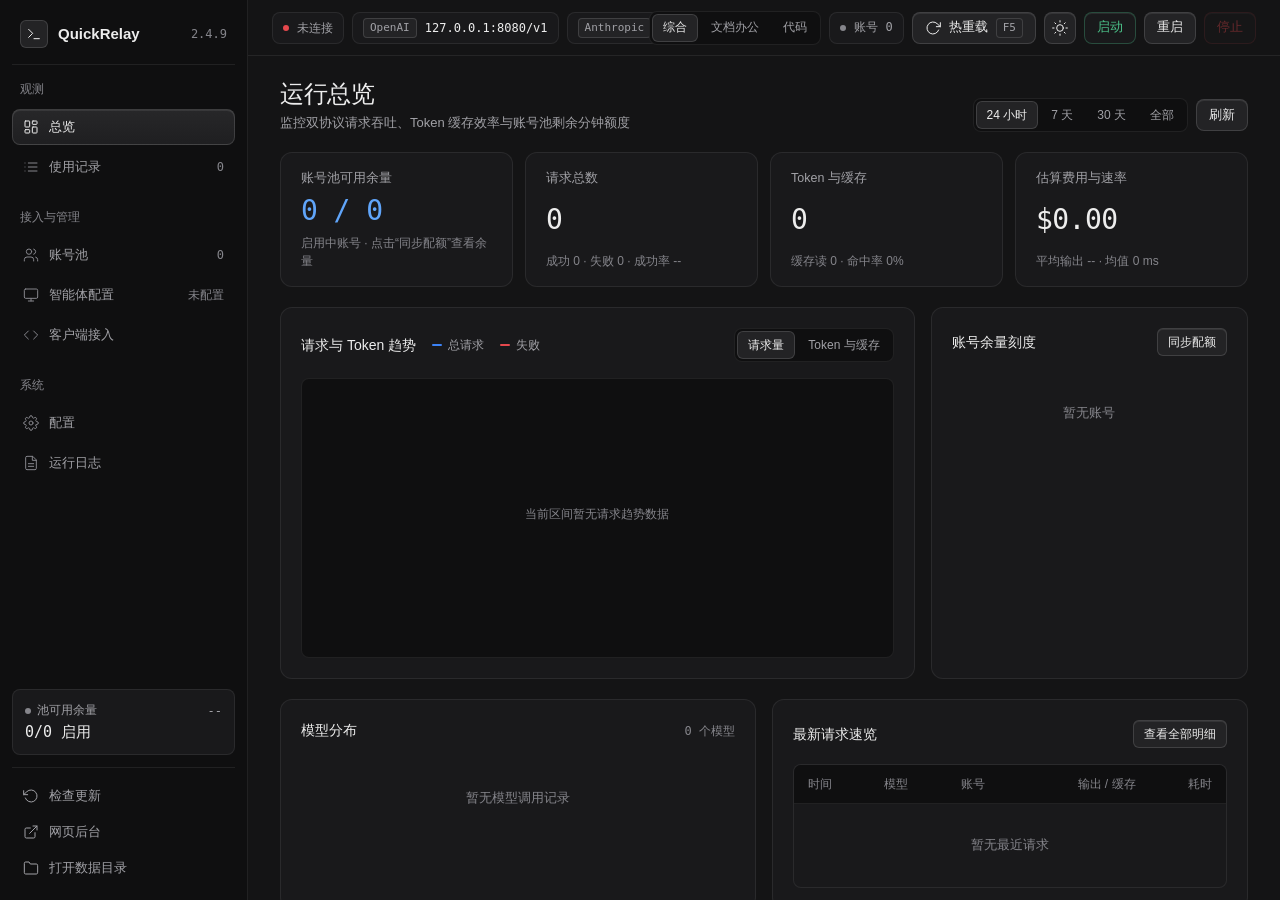
==== commit 70b2f066: "Release v2.4.9: add drag-and-drop JSON account import and keepalive pre-output remote tool auto-corr" ====
--- a/desktop/ui.html
+++ b/desktop/ui.html
@@ -564,6 +564,31 @@
   }
   .agent-subtab { display: none; flex-direction: column; gap: 16px; }
   .agent-subtab.active { display: flex; }
+
+  .drop-zone {
+    margin-top: 10px;
+    border: 1.5px dashed var(--border-strong);
+    border-radius: 10px;
+    background: var(--bg-deep);
+    padding: 20px 16px;
+    text-align: center;
+    cursor: pointer;
+    display: flex; flex-direction: column; align-items: center; gap: 6px;
+    transition: border-color 140ms var(--ease), background-color 140ms var(--ease);
+  }
+  .drop-zone:hover { border-color: var(--accent); background: var(--bg-raised); }
+  .drop-zone.dragover {
+    border-color: var(--accent);
+    background: rgba(59, 130, 246, 0.10);
+  }
+  .drop-zone-title { font-size: 13px; font-weight: 500; color: var(--text-primary); }
+  .drop-zone-sub { font-size: 11.5px; color: var(--text-muted); }
+  .import-summary {
+    margin-top: 10px; padding: 10px 12px; border-radius: 8px;
+    background: var(--bg-deep); border: 1px solid var(--border-hair);
+    font-size: 12px; color: var(--text-secondary);
+    display: flex; flex-direction: column; gap: 6px;
+  }
 </style>
 </head>
 <body>
@@ -575,7 +600,7 @@
         <svg width="16" height="16" viewBox="0 0 24 24" fill="none" stroke="currentColor" stroke-width="1.5" stroke-linecap="round" stroke-linejoin="round"><polyline points="4 17 10 11 4 5"/><line x1="12" y1="19" x2="20" y2="19"/></svg>
       </div>
       <span class="brand-name">QuickRelay</span>
-      <span class="brand-meta" id="brandVersion">2.4.8</span>
+      <span class="brand-meta" id="brandVersion">2.4.9</span>
     </div>
 
     <nav class="nav-group" id="navMenu">
@@ -1040,6 +1065,7 @@
             </div>
             <div class="head-actions">
               <button class="btn btn-primary" id="btnToggleAddAccount">新增账号</button>
+              <button class="btn" id="btnToggleImportJson">JSON 导入</button>
               <button class="btn" id="btnSyncAllUsage">同步全部配额</button>
               <button class="btn" id="btnRefreshAllTokens">刷新全部 Token</button>
             </div>
@@ -1048,38 +1074,72 @@
           <!-- 可折叠的新增账号面板（默认收起，首屏优先呈现配额与余额） -->
           <div class="card" id="addAccountPanel" style="display:none;">
             <div class="card-head">
-              <h2 class="card-title">添加 AWS Quick 账号授权</h2>
+              <div style="display:flex;align-items:center;gap:12px;flex-wrap:wrap;">
+                <h2 class="card-title">添加 / 导入 AWS Quick 账号</h2>
+                <div class="seg-group" id="addAccountModeTabs">
+                  <button class="seg-btn active" data-acc-mode="oauth">OAuth 授权登录</button>
+                  <button class="seg-btn" data-acc-mode="json">JSON 批量导入</button>
+                </div>
+              </div>
               <span class="keycap" id="loginStatusBadge">空闲</span>
             </div>
-            <div style="display:flex;flex-wrap:wrap;gap:8px;align-items:center;">
-              <select class="select" id="loginProvider">
-                <option value="social">AWS Builder ID (个人)</option>
-                <option value="enterprise">企业 IAM Identity Center</option>
-              </select>
-              <input class="input" id="loginRegion" value="us-east-1" placeholder="区域" style="width:140px;" />
-              <button class="btn btn-primary" id="btnStartAutoLogin">浏览器自动登录</button>
-              <button class="btn" id="btnStartManualLogin">生成手动登录链接</button>
-              <button class="btn btn-danger" id="btnCancelLogin" style="display:none;">取消登录</button>
-            </div>
-
-            <div id="autoLoginHint" style="display:none;margin-top:12px;padding:12px;background:var(--bg-deep);border:1px solid var(--border-hair);border-radius:8px;">
-              <div id="autoLoginMsg" style="font-size:12.5px;color:var(--accent-ink);"></div>
-            </div>
-
-            <div id="manualLoginBox" style="display:none;margin-top:12px;padding:14px;background:var(--bg-deep);border:1px solid var(--border-hair);border-radius:8px;flex-direction:column;gap:10px;">
-              <div style="display:flex;justify-content:space-between;align-items:center;gap:8px;flex-wrap:wrap;">
-                <span style="font-size:12px;color:var(--text-secondary);">第 1 步：打开授权链接登录 AWS，完成后复制浏览器地址栏 URL</span>
+
+            <div id="addAccountOAuthPane">
+              <div style="display:flex;flex-wrap:wrap;gap:8px;align-items:center;">
+                <select class="select" id="loginProvider">
+                  <option value="social">AWS Builder ID (个人)</option>
+                  <option value="enterprise">企业 IAM Identity Center</option>
+                </select>
+                <input class="input" id="loginRegion" value="us-east-1" placeholder="区域" style="width:140px;" />
+                <button class="btn btn-primary" id="btnStartAutoLogin">浏览器自动登录</button>
+                <button class="btn" id="btnStartManualLogin">生成手动登录链接</button>
+                <button class="btn btn-danger" id="btnCancelLogin" style="display:none;">取消登录</button>
+              </div>
+
+              <div id="autoLoginHint" style="display:none;margin-top:12px;padding:12px;background:var(--bg-deep);border:1px solid var(--border-hair);border-radius:8px;">
+                <div id="autoLoginMsg" style="font-size:12.5px;color:var(--accent-ink);"></div>
+              </div>
+
+              <div id="manualLoginBox" style="display:none;margin-top:12px;padding:14px;background:var(--bg-deep);border:1px solid var(--border-hair);border-radius:8px;flex-direction:column;gap:10px;">
+                <div style="display:flex;justify-content:space-between;align-items:center;gap:8px;flex-wrap:wrap;">
+                  <span style="font-size:12px;color:var(--text-secondary);">第 1 步：打开授权链接登录 AWS，完成后复制浏览器地址栏 URL</span>
+                  <div style="display:flex;gap:8px;">
+                    <button class="btn btn-sm" id="btnOpenManualUrl">打开链接</button>
+                    <button class="btn btn-sm" id="btnCopyManualUrl">复制链接</button>
+                  </div>
+                </div>
+                <input class="input mono" id="manualAuthUrl" readonly />
+                <div style="font-size:12px;color:var(--text-secondary);">第 2 步：粘贴跳转后的完整回调 URL 并提交</div>
                 <div style="display:flex;gap:8px;">
-                  <button class="btn btn-sm" id="btnOpenManualUrl">打开链接</button>
-                  <button class="btn btn-sm" id="btnCopyManualUrl">复制链接</button>
+                  <input class="input mono" id="manualCallbackUrl" placeholder="http://localhost:18080/callback?..." style="flex:1;" />
+                  <button class="btn btn-primary" id="btnSubmitManualLogin">提交回调</button>
                 </div>
               </div>
-              <input class="input mono" id="manualAuthUrl" readonly />
-              <div style="font-size:12px;color:var(--text-secondary);">第 2 步：粘贴跳转后的完整回调 URL 并提交</div>
-              <div style="display:flex;gap:8px;">
-                <input class="input mono" id="manualCallbackUrl" placeholder="http://localhost:18080/callback?..." style="flex:1;" />
-                <button class="btn btn-primary" id="btnSubmitManualLogin">提交回调</button>
-              </div>
+            </div>
+
+            <div id="addAccountJsonPane" style="display:none;">
+              <input type="file" id="jsonImportFileInput" accept=".json,application/json" multiple style="display:none;" />
+              <div class="drop-zone" id="jsonImportDropZone" tabindex="0">
+                <div class="drop-zone-title">将账号 .json 文件拖到此处，松手后自动解析并上传</div>
+                <div class="drop-zone-sub">支持单个或多个 .json 文件（兼容单对象、数组或 {&quot;accounts&quot;:[...]} 格式；自动识别驼峰与下划线字段）</div>
+                <div style="margin-top:4px;">
+                  <button class="btn btn-sm" type="button" id="btnPickJsonFiles">选择 JSON 文件</button>
+                </div>
+              </div>
+              <div style="margin-top:10px;">
+                <textarea class="input mono" id="jsonImportTextarea" rows="6" spellcheck="false" placeholder='也可直接在此粘贴 JSON 内容（如 [{"email":"...","refresh_token":"...","client_id":"...","client_secret":"..."}]）' style="width:100%;resize:vertical;padding:10px;"></textarea>
+              </div>
+              <div style="display:flex;align-items:center;justify-content:space-between;gap:10px;flex-wrap:wrap;margin-top:10px;">
+                <label style="display:inline-flex;align-items:center;gap:6px;font-size:12px;color:var(--text-secondary);cursor:pointer;">
+                  <input type="checkbox" id="jsonImportAutoRefresh" />
+                  <span>导入后自动尝试刷新 Token</span>
+                </label>
+                <div style="display:flex;gap:8px;">
+                  <button class="btn btn-sm" type="button" id="btnClearImportJson">清空</button>
+                  <button class="btn btn-primary btn-sm" type="button" id="btnSubmitImportJson">立即导入</button>
+                </div>
+              </div>
+              <div class="import-summary" id="jsonImportResult" style="display:none;"></div>
             </div>
           </div>
 
@@ -1507,7 +1567,7 @@
     <div class="modal-body" id="updateModalBody">
       <div style="display:flex;flex-wrap:wrap;gap:10px;align-items:center;justify-content:space-between;background:var(--bg-deep);border:1px solid var(--border-hair);border-radius:10px;padding:12px 14px;">
         <div style="display:flex;flex-wrap:wrap;gap:12px;align-items:center;">
-          <span style="font-size:12.5px;color:var(--text-secondary);">当前版本：<strong class="mono" id="updCurVer" style="color:var(--text-primary);">2.4.8</strong></span>
+          <span style="font-size:12.5px;color:var(--text-secondary);">当前版本：<strong class="mono" id="updCurVer" style="color:var(--text-primary);">2.4.9</strong></span>
           <span style="font-size:12.5px;color:var(--text-secondary);">最新版本：<strong class="mono" id="updLatestVer" style="color:var(--accent-ink);">--</strong></span>
           <span class="keycap" id="updSourceTag" style="display:none;">--</span>
         </div>
@@ -2816,9 +2876,199 @@
     }));
   }
 
+  function switchAddAccountMode(mode) {
+    const isJson = mode === "json";
+    $("addAccountOAuthPane").style.display = isJson ? "none" : "block";
+    $("addAccountJsonPane").style.display = isJson ? "block" : "none";
+    $("addAccountModeTabs").querySelectorAll(".seg-btn").forEach((b) => {
+      b.classList.toggle("active", b.getAttribute("data-acc-mode") === (isJson ? "json" : "oauth"));
+    });
+  }
+
   $("btnToggleAddAccount").addEventListener("click", () => {
     const p = $("addAccountPanel");
-    p.style.display = p.style.display === "none" ? "block" : "none";
+    if (p.style.display === "none") {
+      p.style.display = "block";
+      switchAddAccountMode("oauth");
+    } else if ($("addAccountJsonPane").style.display !== "none") {
+      switchAddAccountMode("oauth");
+    } else {
+      p.style.display = "none";
+    }
+  });
+  $("btnToggleImportJson").addEventListener("click", () => {
+    const p = $("addAccountPanel");
+    if (p.style.display === "none") {
+      p.style.display = "block";
+      switchAddAccountMode("json");
+    } else if ($("addAccountJsonPane").style.display === "none") {
+      switchAddAccountMode("json");
+    } else {
+      p.style.display = "none";
+    }
+  });
+  $("addAccountModeTabs").addEventListener("click", (e) => {
+    const btn = e.target.closest(".seg-btn");
+    if (!btn) return;
+    switchAddAccountMode(btn.getAttribute("data-acc-mode"));
+  });
+
+  function extractAccountsFromParsedJson(parsed) {
+    if (Array.isArray(parsed)) return parsed;
+    if (parsed && typeof parsed === "object") {
+      for (const k of ["accounts", "items", "data"]) {
+        if (Array.isArray(parsed[k])) return parsed[k];
+      }
+      return [parsed];
+    }
+    throw new Error("JSON 根结构必须是对象或数组");
+  }
+
+  function renderJsonImportResult(res) {
+    const box = $("jsonImportResult");
+    if (!box) return;
+    if (!res || typeof res !== "object") {
+      box.style.display = "none";
+      box.innerHTML = "";
+      return;
+    }
+    const items = Array.isArray(res.results) ? res.results : [];
+    const detailsHtml = items.filter((it) => it.status === "failed" || it.refresh_error).map((it) => {
+      const label = escapeHtml(it.email || ("#" + (Number(it.index || 0) + 1)));
+      const msg = escapeHtml(it.error || it.refresh_error || "");
+      return `<div class="mono" style="color:var(--neg);font-size:11.5px;">• ${label}: ${msg}</div>`;
+    }).join("");
+    box.innerHTML = `
+      <div>导入完成：共 <strong>${Number(res.total || 0)}</strong> 个 · 新增 <strong style="color:var(--pos);">${Number(res.imported || 0)}</strong> · 更新 <strong style="color:var(--accent-ink);">${Number(res.updated || 0)}</strong> · 失败 <strong style="color:${Number(res.failed || 0) > 0 ? "var(--neg)" : "var(--text-muted)"};">${Number(res.failed || 0)}</strong></div>
+      ${detailsHtml}
+    `;
+    box.style.display = "flex";
+  }
+
+  async function submitImportPayloadObject(payloadObj) {
+    if (state.status.serviceState !== "running") {
+      showToast("error", "服务未运行，请先启动本地网关");
+      return;
+    }
+    const btn = $("btnSubmitImportJson");
+    btn.disabled = true;
+    try {
+      const res = await callHostApi("importAccountsJson", { payloadJson: JSON.stringify(payloadObj) }, 60000);
+      renderJsonImportResult(res);
+      loadServerStatus();
+      const okCount = Number(res.imported || 0) + Number(res.updated || 0);
+      const failCount = Number(res.failed || 0);
+      if (okCount > 0 && failCount === 0) {
+        showToast("success", `成功导入 ${res.imported || 0} 个、更新 ${res.updated || 0} 个账号`);
+      } else if (okCount > 0) {
+        showToast("info", `部分导入成功：新增 ${res.imported || 0}、更新 ${res.updated || 0}、失败 ${failCount}`);
+      } else {
+        showToast("error", `导入失败（${failCount} 条错误）`);
+      }
+    } catch (err) {
+      showToast("error", "导入失败: " + err.message);
+    } finally {
+      btn.disabled = false;
+    }
+  }
+
+  async function handleJsonFilesImport(fileList) {
+    const files = Array.from(fileList || []);
+    if (!files.length) return;
+    const merged = [];
+    let autoRefresh = !!($("jsonImportAutoRefresh") && $("jsonImportAutoRefresh").checked);
+    try {
+      for (const file of files) {
+        const text = await file.text();
+        const parsed = JSON.parse(text);
+        if (parsed && typeof parsed === "object" && !Array.isArray(parsed) && (parsed.auto_refresh || parsed.autoRefresh)) {
+          autoRefresh = true;
+        }
+        const arr = extractAccountsFromParsedJson(parsed);
+        merged.push(...arr);
+      }
+      if (!merged.length) {
+        showToast("error", "所选 JSON 文件中未包含账号数据");
+        return;
+      }
+      const payload = { accounts: merged, auto_refresh: autoRefresh };
+      $("jsonImportTextarea").value = JSON.stringify(merged.length === 1 ? merged[0] : payload, null, 2);
+      await submitImportPayloadObject(payload);
+    } catch (err) {
+      showToast("error", "读取或解析 JSON 文件失败: " + err.message);
+    }
+  }
+
+  window.addEventListener("dragover", (e) => { e.preventDefault(); });
+  window.addEventListener("drop", (e) => { e.preventDefault(); });
+
+  const jsonDropZone = $("jsonImportDropZone");
+  const jsonFileInput = $("jsonImportFileInput");
+  $("btnPickJsonFiles").addEventListener("click", (e) => {
+    e.stopPropagation();
+    jsonFileInput.value = "";
+    jsonFileInput.click();
+  });
+  jsonDropZone.addEventListener("click", () => {
+    jsonFileInput.value = "";
+    jsonFileInput.click();
+  });
+  jsonFileInput.addEventListener("change", () => {
+    if (jsonFileInput.files && jsonFileInput.files.length) {
+      handleJsonFilesImport(jsonFileInput.files);
+    }
+  });
+  jsonDropZone.addEventListener("dragenter", (e) => {
+    e.preventDefault();
+    e.stopPropagation();
+    jsonDropZone.classList.add("dragover");
+  });
+  jsonDropZone.addEventListener("dragover", (e) => {
+    e.preventDefault();
+    e.stopPropagation();
+    jsonDropZone.classList.add("dragover");
+  });
+  jsonDropZone.addEventListener("dragleave", (e) => {
+    e.preventDefault();
+    e.stopPropagation();
+    if (!jsonDropZone.contains(e.relatedTarget)) {
+      jsonDropZone.classList.remove("dragover");
+    }
+  });
+  jsonDropZone.addEventListener("drop", (e) => {
+    e.preventDefault();
+    e.stopPropagation();
+    jsonDropZone.classList.remove("dragover");
+    const files = e.dataTransfer && e.dataTransfer.files;
+    if (files && files.length) {
+      handleJsonFilesImport(files);
+    }
+  });
+
+  $("btnClearImportJson").addEventListener("click", () => {
+    $("jsonImportTextarea").value = "";
+    $("jsonImportFileInput").value = "";
+    renderJsonImportResult(null);
+  });
+  $("btnSubmitImportJson").addEventListener("click", async () => {
+    const raw = $("jsonImportTextarea").value.trim();
+    if (!raw) {
+      showToast("error", "请拖入 JSON 文件或粘贴账号 JSON 内容");
+      return;
+    }
+    try {
+      const parsed = JSON.parse(raw);
+      const arr = extractAccountsFromParsedJson(parsed);
+      if (!arr.length) {
+        showToast("error", "JSON 中未包含任何账号对象");
+        return;
+      }
+      const autoRefresh = !!($("jsonImportAutoRefresh") && $("jsonImportAutoRefresh").checked) ||
+        !!(parsed && typeof parsed === "object" && !Array.isArray(parsed) && (parsed.auto_refresh || parsed.autoRefresh));
+      await submitImportPayloadObject({ accounts: arr, auto_refresh: autoRefresh });
+    } catch (err) {
+      showToast("error", "JSON 格式无效: " + err.message);
+    }
   });
   $("accFilterQuota").addEventListener("change", (e) => { state.accFilterQuota = e.target.value || "all"; renderAccounts(); });
   $("accSortBy").addEventListener("change", (e) => { state.accSortBy = e.target.value || "default"; renderAccounts(); });
@@ -3363,8 +3613,8 @@
   function renderUpdateCheckResult(res) {
     if (!res) return;
     state.updateCheckResult = res;
-    $("updCurVer").textContent = "v" + (res.current_version || "2.4.8");
-    $("brandVersion").textContent = res.current_version || "2.4.8";
+    $("updCurVer").textContent = "v" + (res.current_version || "2.4.9");
+    $("brandVersion").textContent = res.current_version || "2.4.9";
     $("updLatestVer").textContent = res.latest_version ? ("v" + res.latest_version) : "--";
 
     const srcTag = $("updSourceTag");
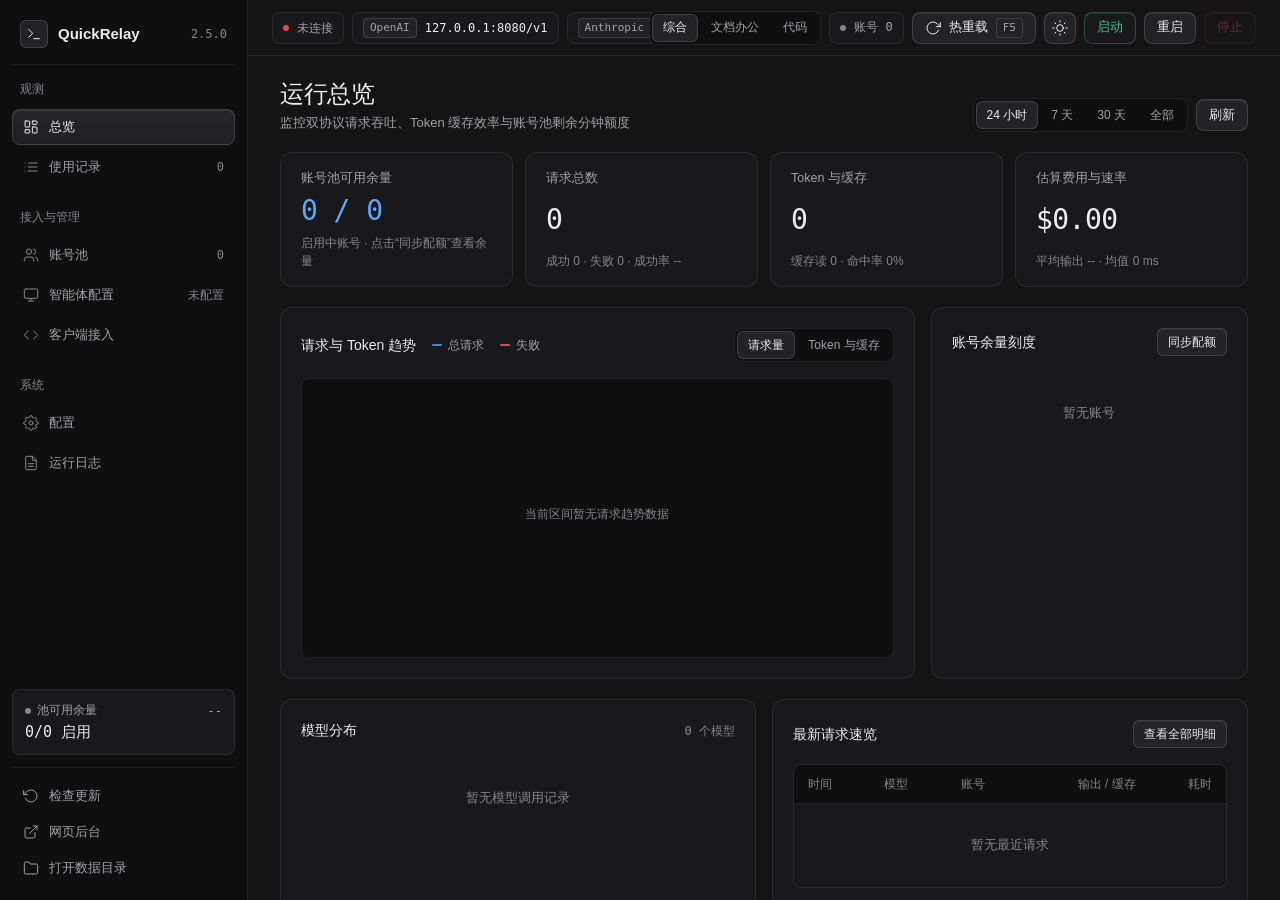
==== commit 8e935832: "Release v2.5.0: virtual Outpost native tools, suspended WS pool, structured history import, and P0/P" ====
--- a/desktop/ui.html
+++ b/desktop/ui.html
@@ -600,7 +600,7 @@
         <svg width="16" height="16" viewBox="0 0 24 24" fill="none" stroke="currentColor" stroke-width="1.5" stroke-linecap="round" stroke-linejoin="round"><polyline points="4 17 10 11 4 5"/><line x1="12" y1="19" x2="20" y2="19"/></svg>
       </div>
       <span class="brand-name">QuickRelay</span>
-      <span class="brand-meta" id="brandVersion">2.4.9</span>
+      <span class="brand-meta" id="brandVersion">2.5.0</span>
     </div>
 
     <nav class="nav-group" id="navMenu">
@@ -1567,7 +1567,7 @@
     <div class="modal-body" id="updateModalBody">
       <div style="display:flex;flex-wrap:wrap;gap:10px;align-items:center;justify-content:space-between;background:var(--bg-deep);border:1px solid var(--border-hair);border-radius:10px;padding:12px 14px;">
         <div style="display:flex;flex-wrap:wrap;gap:12px;align-items:center;">
-          <span style="font-size:12.5px;color:var(--text-secondary);">当前版本：<strong class="mono" id="updCurVer" style="color:var(--text-primary);">2.4.9</strong></span>
+          <span style="font-size:12.5px;color:var(--text-secondary);">当前版本：<strong class="mono" id="updCurVer" style="color:var(--text-primary);">2.5.0</strong></span>
           <span style="font-size:12.5px;color:var(--text-secondary);">最新版本：<strong class="mono" id="updLatestVer" style="color:var(--accent-ink);">--</strong></span>
           <span class="keycap" id="updSourceTag" style="display:none;">--</span>
         </div>
@@ -3613,8 +3613,8 @@
   function renderUpdateCheckResult(res) {
     if (!res) return;
     state.updateCheckResult = res;
-    $("updCurVer").textContent = "v" + (res.current_version || "2.4.9");
-    $("brandVersion").textContent = res.current_version || "2.4.9";
+    $("updCurVer").textContent = "v" + (res.current_version || "2.5.0");
+    $("brandVersion").textContent = res.current_version || "2.5.0";
     $("updLatestVer").textContent = res.latest_version ? ("v" + res.latest_version) : "--";
 
     const srcTag = $("updSourceTag");
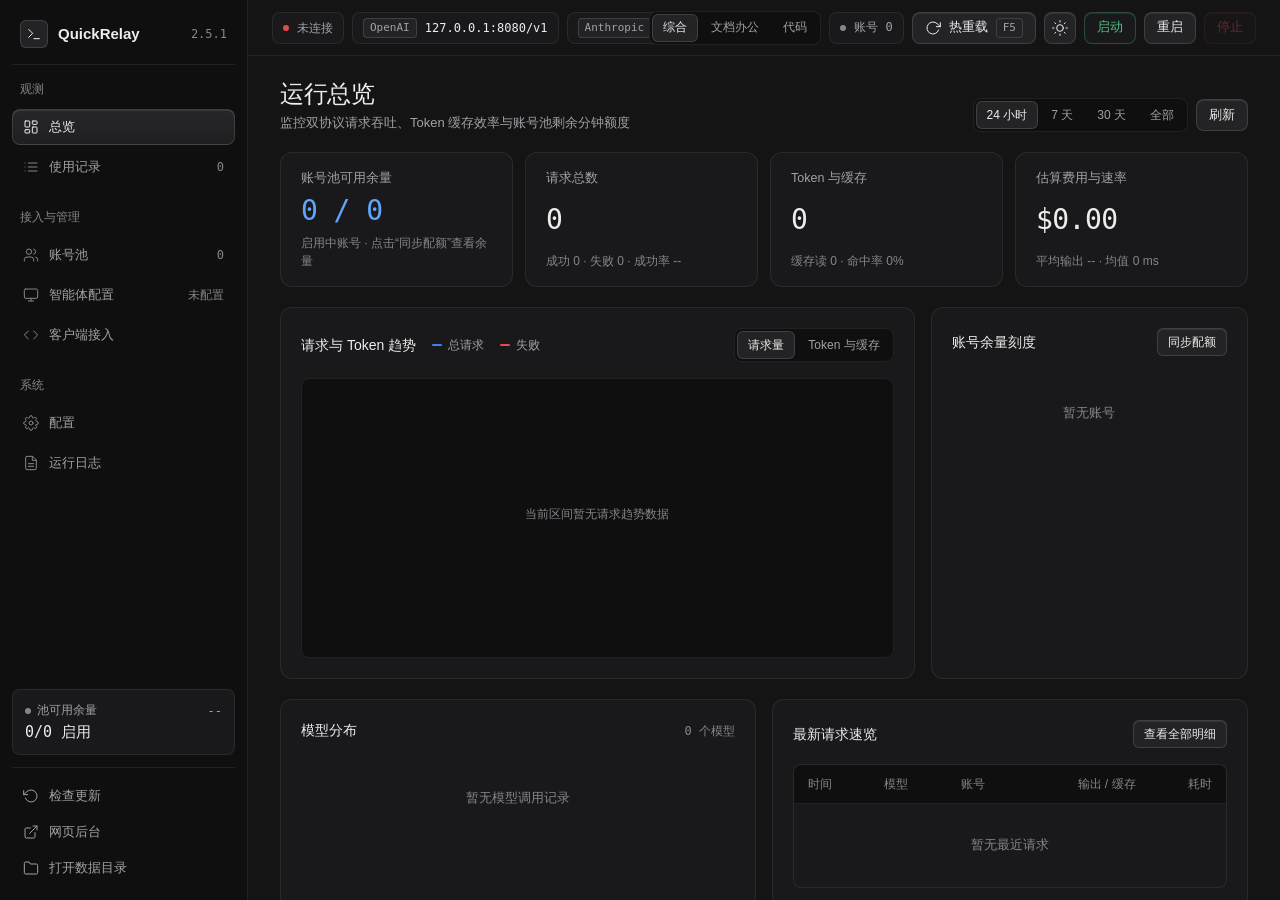
==== commit ea33637c: "Release v2.5.1: harden native Outpost continuation, frame budget, tool_choice, and explicit thread c" ====
--- a/desktop/ui.html
+++ b/desktop/ui.html
@@ -600,7 +600,7 @@
         <svg width="16" height="16" viewBox="0 0 24 24" fill="none" stroke="currentColor" stroke-width="1.5" stroke-linecap="round" stroke-linejoin="round"><polyline points="4 17 10 11 4 5"/><line x1="12" y1="19" x2="20" y2="19"/></svg>
       </div>
       <span class="brand-name">QuickRelay</span>
-      <span class="brand-meta" id="brandVersion">2.5.0</span>
+      <span class="brand-meta" id="brandVersion">2.5.1</span>
     </div>
 
     <nav class="nav-group" id="navMenu">
@@ -1567,7 +1567,7 @@
     <div class="modal-body" id="updateModalBody">
       <div style="display:flex;flex-wrap:wrap;gap:10px;align-items:center;justify-content:space-between;background:var(--bg-deep);border:1px solid var(--border-hair);border-radius:10px;padding:12px 14px;">
         <div style="display:flex;flex-wrap:wrap;gap:12px;align-items:center;">
-          <span style="font-size:12.5px;color:var(--text-secondary);">当前版本：<strong class="mono" id="updCurVer" style="color:var(--text-primary);">2.5.0</strong></span>
+          <span style="font-size:12.5px;color:var(--text-secondary);">当前版本：<strong class="mono" id="updCurVer" style="color:var(--text-primary);">2.5.1</strong></span>
           <span style="font-size:12.5px;color:var(--text-secondary);">最新版本：<strong class="mono" id="updLatestVer" style="color:var(--accent-ink);">--</strong></span>
           <span class="keycap" id="updSourceTag" style="display:none;">--</span>
         </div>
@@ -3613,8 +3613,8 @@
   function renderUpdateCheckResult(res) {
     if (!res) return;
     state.updateCheckResult = res;
-    $("updCurVer").textContent = "v" + (res.current_version || "2.5.0");
-    $("brandVersion").textContent = res.current_version || "2.5.0";
+    $("updCurVer").textContent = "v" + (res.current_version || "2.5.1");
+    $("brandVersion").textContent = res.current_version || "2.5.1";
     $("updLatestVer").textContent = res.latest_version ? ("v" + res.latest_version) : "--";
 
     const srcTag = $("updSourceTag");
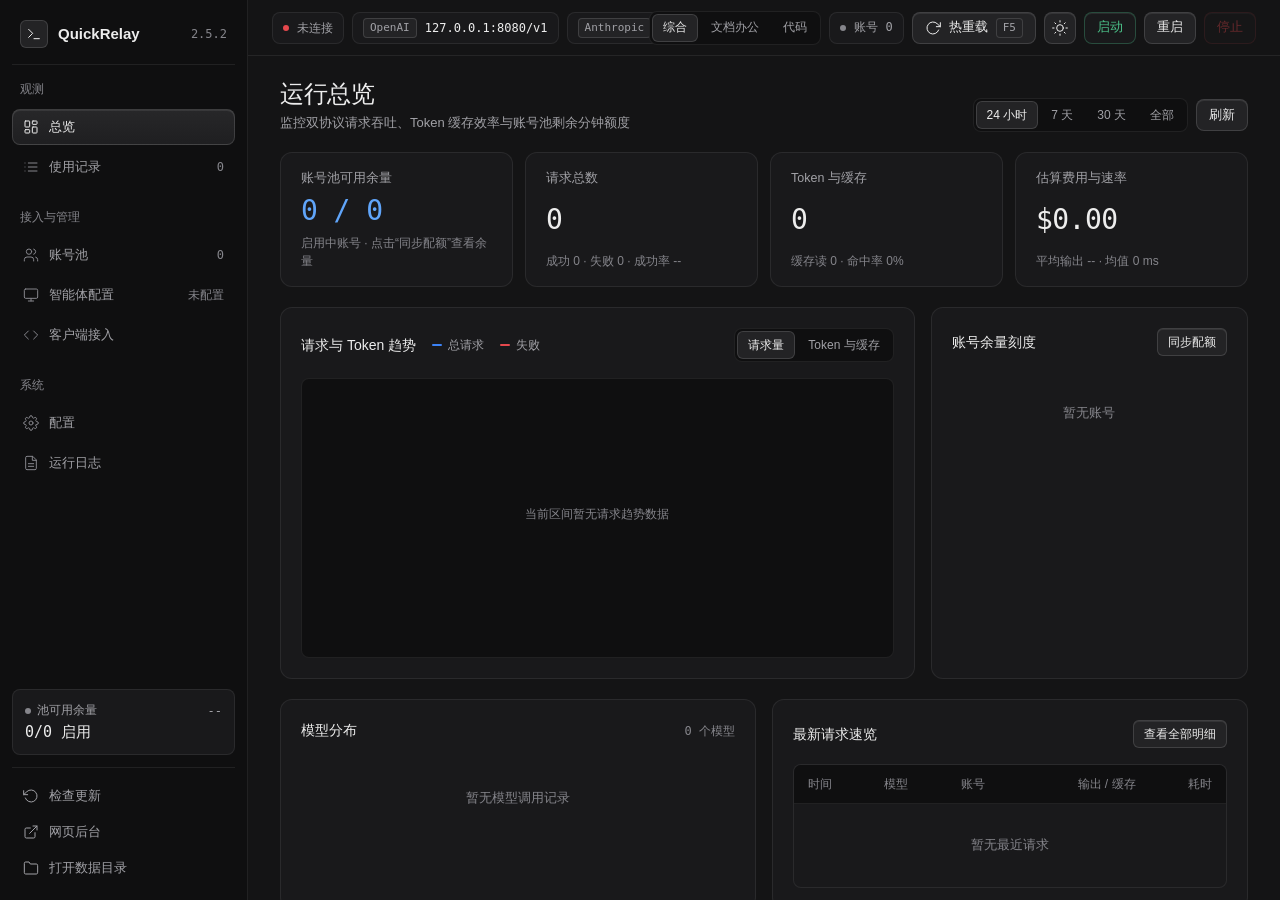
==== commit 2628f7d8: "perf(proxy): speed up transcript auto-approval & reduce manual tool prompts (v2.5.2)" ====
--- a/desktop/ui.html
+++ b/desktop/ui.html
@@ -600,7 +600,7 @@
         <svg width="16" height="16" viewBox="0 0 24 24" fill="none" stroke="currentColor" stroke-width="1.5" stroke-linecap="round" stroke-linejoin="round"><polyline points="4 17 10 11 4 5"/><line x1="12" y1="19" x2="20" y2="19"/></svg>
       </div>
       <span class="brand-name">QuickRelay</span>
-      <span class="brand-meta" id="brandVersion">2.5.1</span>
+      <span class="brand-meta" id="brandVersion">2.5.2</span>
     </div>
 
     <nav class="nav-group" id="navMenu">
@@ -1567,7 +1567,7 @@
     <div class="modal-body" id="updateModalBody">
       <div style="display:flex;flex-wrap:wrap;gap:10px;align-items:center;justify-content:space-between;background:var(--bg-deep);border:1px solid var(--border-hair);border-radius:10px;padding:12px 14px;">
         <div style="display:flex;flex-wrap:wrap;gap:12px;align-items:center;">
-          <span style="font-size:12.5px;color:var(--text-secondary);">当前版本：<strong class="mono" id="updCurVer" style="color:var(--text-primary);">2.5.1</strong></span>
+          <span style="font-size:12.5px;color:var(--text-secondary);">当前版本：<strong class="mono" id="updCurVer" style="color:var(--text-primary);">2.5.2</strong></span>
           <span style="font-size:12.5px;color:var(--text-secondary);">最新版本：<strong class="mono" id="updLatestVer" style="color:var(--accent-ink);">--</strong></span>
           <span class="keycap" id="updSourceTag" style="display:none;">--</span>
         </div>
@@ -3613,8 +3613,8 @@
   function renderUpdateCheckResult(res) {
     if (!res) return;
     state.updateCheckResult = res;
-    $("updCurVer").textContent = "v" + (res.current_version || "2.5.1");
-    $("brandVersion").textContent = res.current_version || "2.5.1";
+    $("updCurVer").textContent = "v" + (res.current_version || "2.5.2");
+    $("brandVersion").textContent = res.current_version || "2.5.2";
     $("updLatestVer").textContent = res.latest_version ? ("v" + res.latest_version) : "--";
 
     const srcTag = $("updSourceTag");
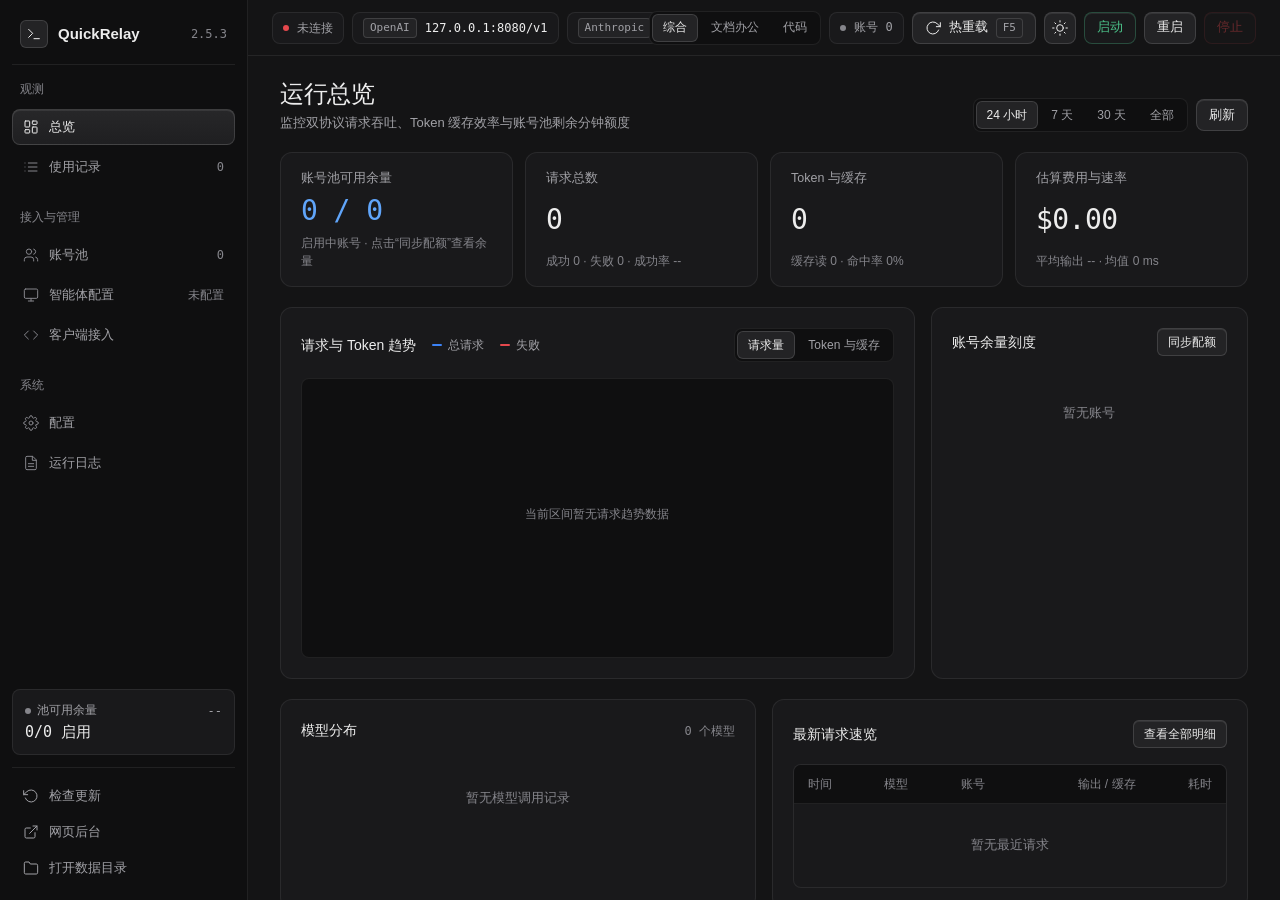
==== commit 42d2fafe: "fix(proxy): resolve /compact & large MCP 64KB deadlock, Outpost 30s drops, and historical image fall" ====
--- a/desktop/ui.html
+++ b/desktop/ui.html
@@ -600,7 +600,7 @@
         <svg width="16" height="16" viewBox="0 0 24 24" fill="none" stroke="currentColor" stroke-width="1.5" stroke-linecap="round" stroke-linejoin="round"><polyline points="4 17 10 11 4 5"/><line x1="12" y1="19" x2="20" y2="19"/></svg>
       </div>
       <span class="brand-name">QuickRelay</span>
-      <span class="brand-meta" id="brandVersion">2.5.2</span>
+      <span class="brand-meta" id="brandVersion">2.5.3</span>
     </div>
 
     <nav class="nav-group" id="navMenu">
@@ -1567,7 +1567,7 @@
     <div class="modal-body" id="updateModalBody">
       <div style="display:flex;flex-wrap:wrap;gap:10px;align-items:center;justify-content:space-between;background:var(--bg-deep);border:1px solid var(--border-hair);border-radius:10px;padding:12px 14px;">
         <div style="display:flex;flex-wrap:wrap;gap:12px;align-items:center;">
-          <span style="font-size:12.5px;color:var(--text-secondary);">当前版本：<strong class="mono" id="updCurVer" style="color:var(--text-primary);">2.5.2</strong></span>
+          <span style="font-size:12.5px;color:var(--text-secondary);">当前版本：<strong class="mono" id="updCurVer" style="color:var(--text-primary);">2.5.3</strong></span>
           <span style="font-size:12.5px;color:var(--text-secondary);">最新版本：<strong class="mono" id="updLatestVer" style="color:var(--accent-ink);">--</strong></span>
           <span class="keycap" id="updSourceTag" style="display:none;">--</span>
         </div>
@@ -3613,8 +3613,8 @@
   function renderUpdateCheckResult(res) {
     if (!res) return;
     state.updateCheckResult = res;
-    $("updCurVer").textContent = "v" + (res.current_version || "2.5.2");
-    $("brandVersion").textContent = res.current_version || "2.5.2";
+    $("updCurVer").textContent = "v" + (res.current_version || "2.5.3");
+    $("brandVersion").textContent = res.current_version || "2.5.3";
     $("updLatestVer").textContent = res.latest_version ? ("v" + res.latest_version) : "--";
 
     const srcTag = $("updSourceTag");
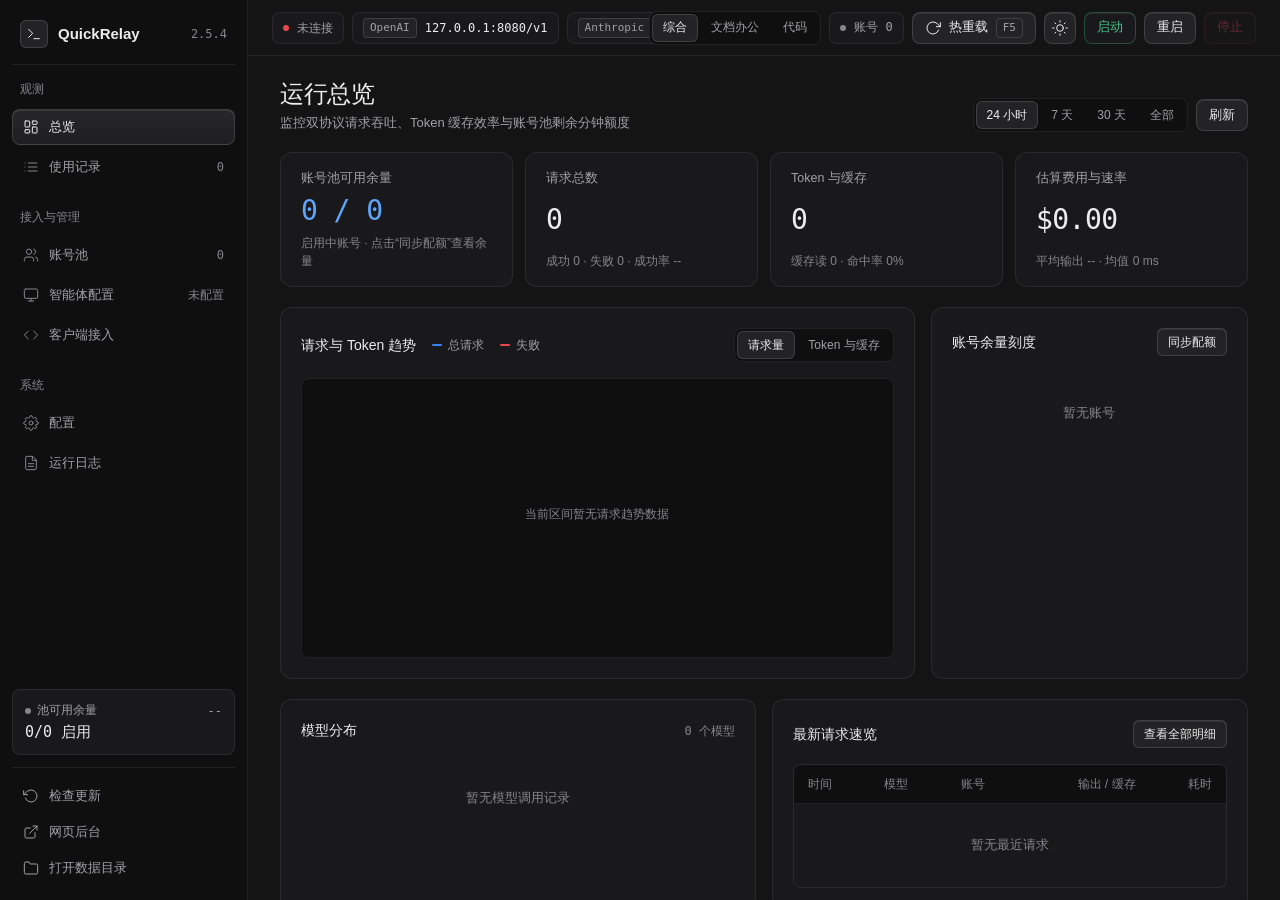
==== commit 15402642: "fix(proxy): add missing continue after Outpost keepalive ping to stop premature WS drops (v2.5.4)" ====
--- a/desktop/ui.html
+++ b/desktop/ui.html
@@ -600,7 +600,7 @@
         <svg width="16" height="16" viewBox="0 0 24 24" fill="none" stroke="currentColor" stroke-width="1.5" stroke-linecap="round" stroke-linejoin="round"><polyline points="4 17 10 11 4 5"/><line x1="12" y1="19" x2="20" y2="19"/></svg>
       </div>
       <span class="brand-name">QuickRelay</span>
-      <span class="brand-meta" id="brandVersion">2.5.3</span>
+      <span class="brand-meta" id="brandVersion">2.5.4</span>
     </div>
 
     <nav class="nav-group" id="navMenu">
@@ -1567,7 +1567,7 @@
     <div class="modal-body" id="updateModalBody">
       <div style="display:flex;flex-wrap:wrap;gap:10px;align-items:center;justify-content:space-between;background:var(--bg-deep);border:1px solid var(--border-hair);border-radius:10px;padding:12px 14px;">
         <div style="display:flex;flex-wrap:wrap;gap:12px;align-items:center;">
-          <span style="font-size:12.5px;color:var(--text-secondary);">当前版本：<strong class="mono" id="updCurVer" style="color:var(--text-primary);">2.5.3</strong></span>
+          <span style="font-size:12.5px;color:var(--text-secondary);">当前版本：<strong class="mono" id="updCurVer" style="color:var(--text-primary);">2.5.4</strong></span>
           <span style="font-size:12.5px;color:var(--text-secondary);">最新版本：<strong class="mono" id="updLatestVer" style="color:var(--accent-ink);">--</strong></span>
           <span class="keycap" id="updSourceTag" style="display:none;">--</span>
         </div>
@@ -3613,8 +3613,8 @@
   function renderUpdateCheckResult(res) {
     if (!res) return;
     state.updateCheckResult = res;
-    $("updCurVer").textContent = "v" + (res.current_version || "2.5.3");
-    $("brandVersion").textContent = res.current_version || "2.5.3";
+    $("updCurVer").textContent = "v" + (res.current_version || "2.5.4");
+    $("brandVersion").textContent = res.current_version || "2.5.4";
     $("updLatestVer").textContent = res.latest_version ? ("v" + res.latest_version) : "--";
 
     const srcTag = $("updSourceTag");
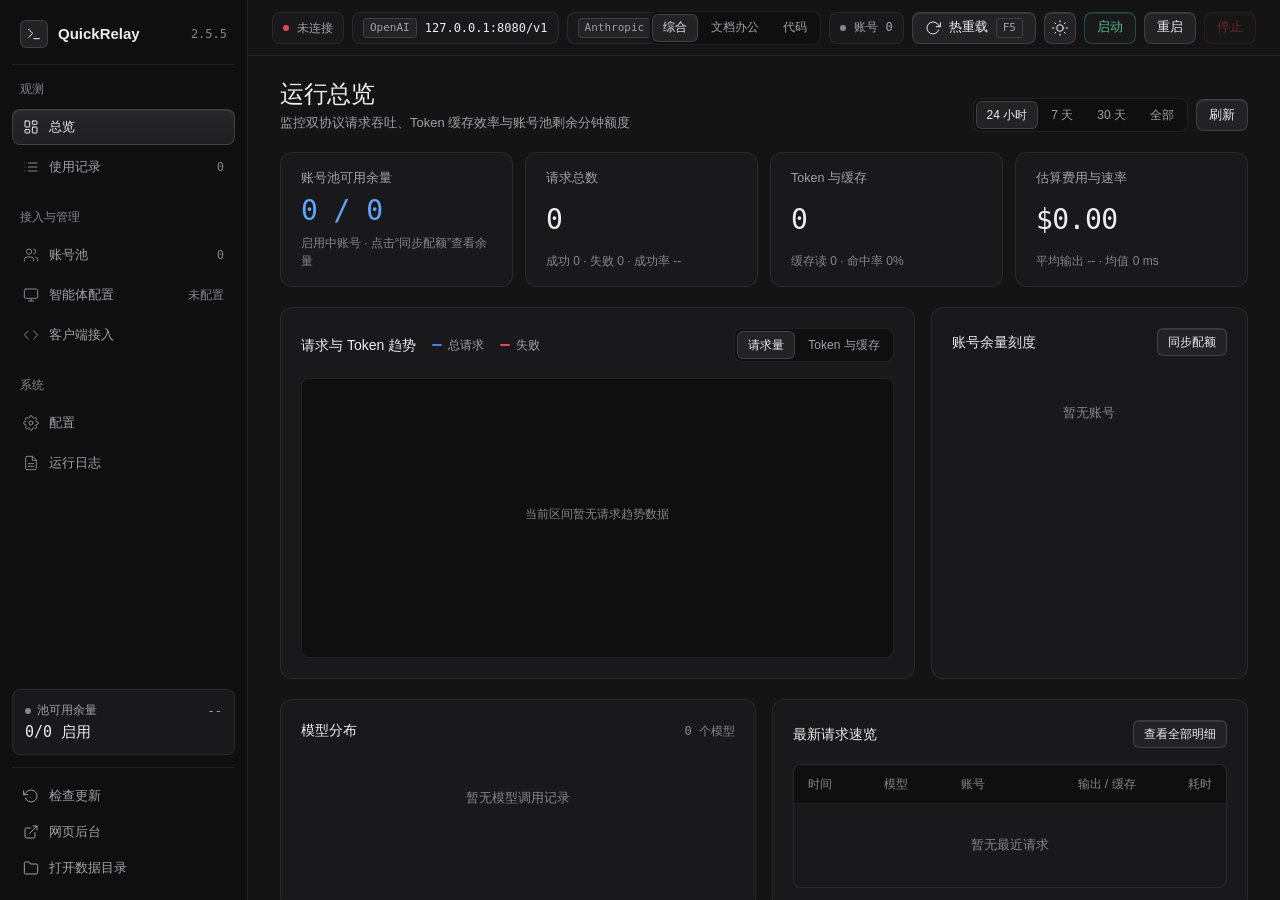
==== commit 05a03a64: "fix(proxy): isolate native outpost and text_bridge threads on image handoff (v2.5.5)" ====
--- a/desktop/ui.html
+++ b/desktop/ui.html
@@ -600,7 +600,7 @@
         <svg width="16" height="16" viewBox="0 0 24 24" fill="none" stroke="currentColor" stroke-width="1.5" stroke-linecap="round" stroke-linejoin="round"><polyline points="4 17 10 11 4 5"/><line x1="12" y1="19" x2="20" y2="19"/></svg>
       </div>
       <span class="brand-name">QuickRelay</span>
-      <span class="brand-meta" id="brandVersion">2.5.4</span>
+      <span class="brand-meta" id="brandVersion">2.5.5</span>
     </div>
 
     <nav class="nav-group" id="navMenu">
@@ -1567,7 +1567,7 @@
     <div class="modal-body" id="updateModalBody">
       <div style="display:flex;flex-wrap:wrap;gap:10px;align-items:center;justify-content:space-between;background:var(--bg-deep);border:1px solid var(--border-hair);border-radius:10px;padding:12px 14px;">
         <div style="display:flex;flex-wrap:wrap;gap:12px;align-items:center;">
-          <span style="font-size:12.5px;color:var(--text-secondary);">当前版本：<strong class="mono" id="updCurVer" style="color:var(--text-primary);">2.5.4</strong></span>
+          <span style="font-size:12.5px;color:var(--text-secondary);">当前版本：<strong class="mono" id="updCurVer" style="color:var(--text-primary);">2.5.5</strong></span>
           <span style="font-size:12.5px;color:var(--text-secondary);">最新版本：<strong class="mono" id="updLatestVer" style="color:var(--accent-ink);">--</strong></span>
           <span class="keycap" id="updSourceTag" style="display:none;">--</span>
         </div>
@@ -3613,8 +3613,8 @@
   function renderUpdateCheckResult(res) {
     if (!res) return;
     state.updateCheckResult = res;
-    $("updCurVer").textContent = "v" + (res.current_version || "2.5.4");
-    $("brandVersion").textContent = res.current_version || "2.5.4";
+    $("updCurVer").textContent = "v" + (res.current_version || "2.5.5");
+    $("brandVersion").textContent = res.current_version || "2.5.5";
     $("updLatestVer").textContent = res.latest_version ? ("v" + res.latest_version) : "--";
 
     const srcTag = $("updSourceTag");
